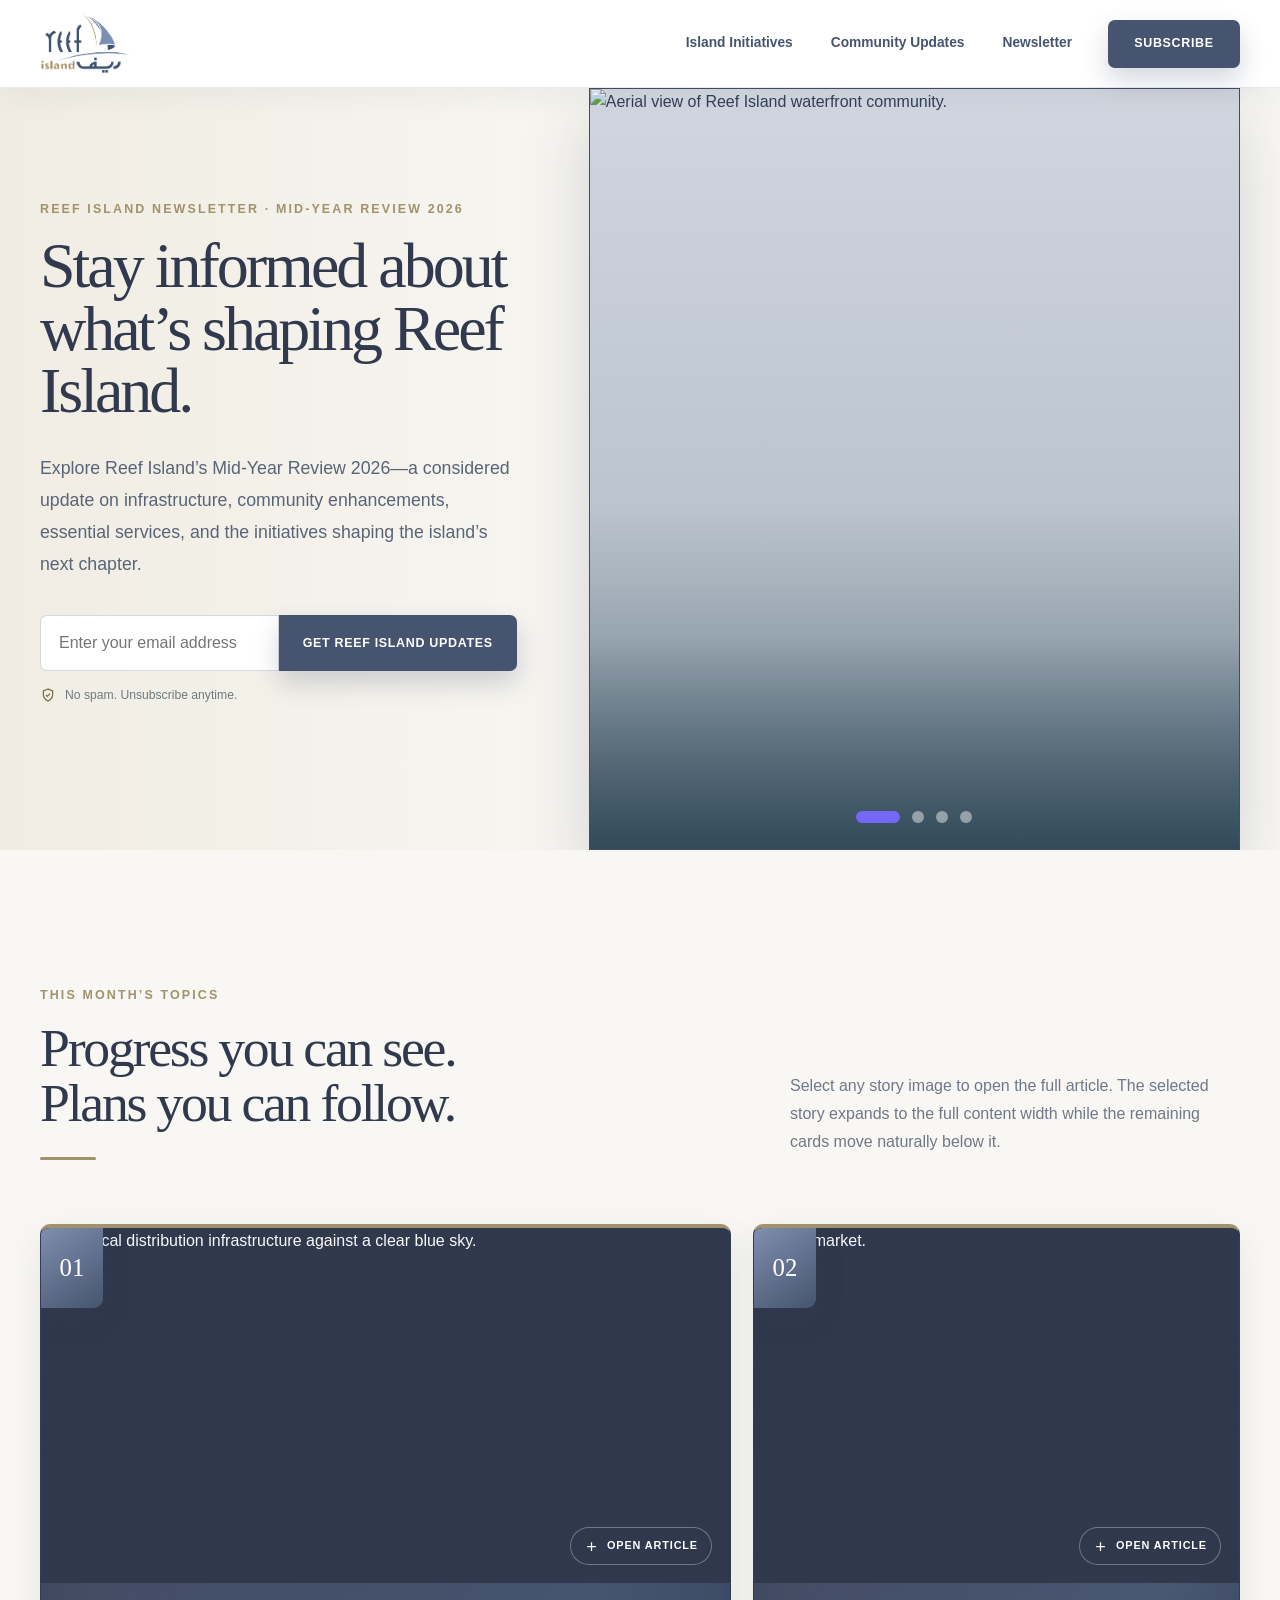
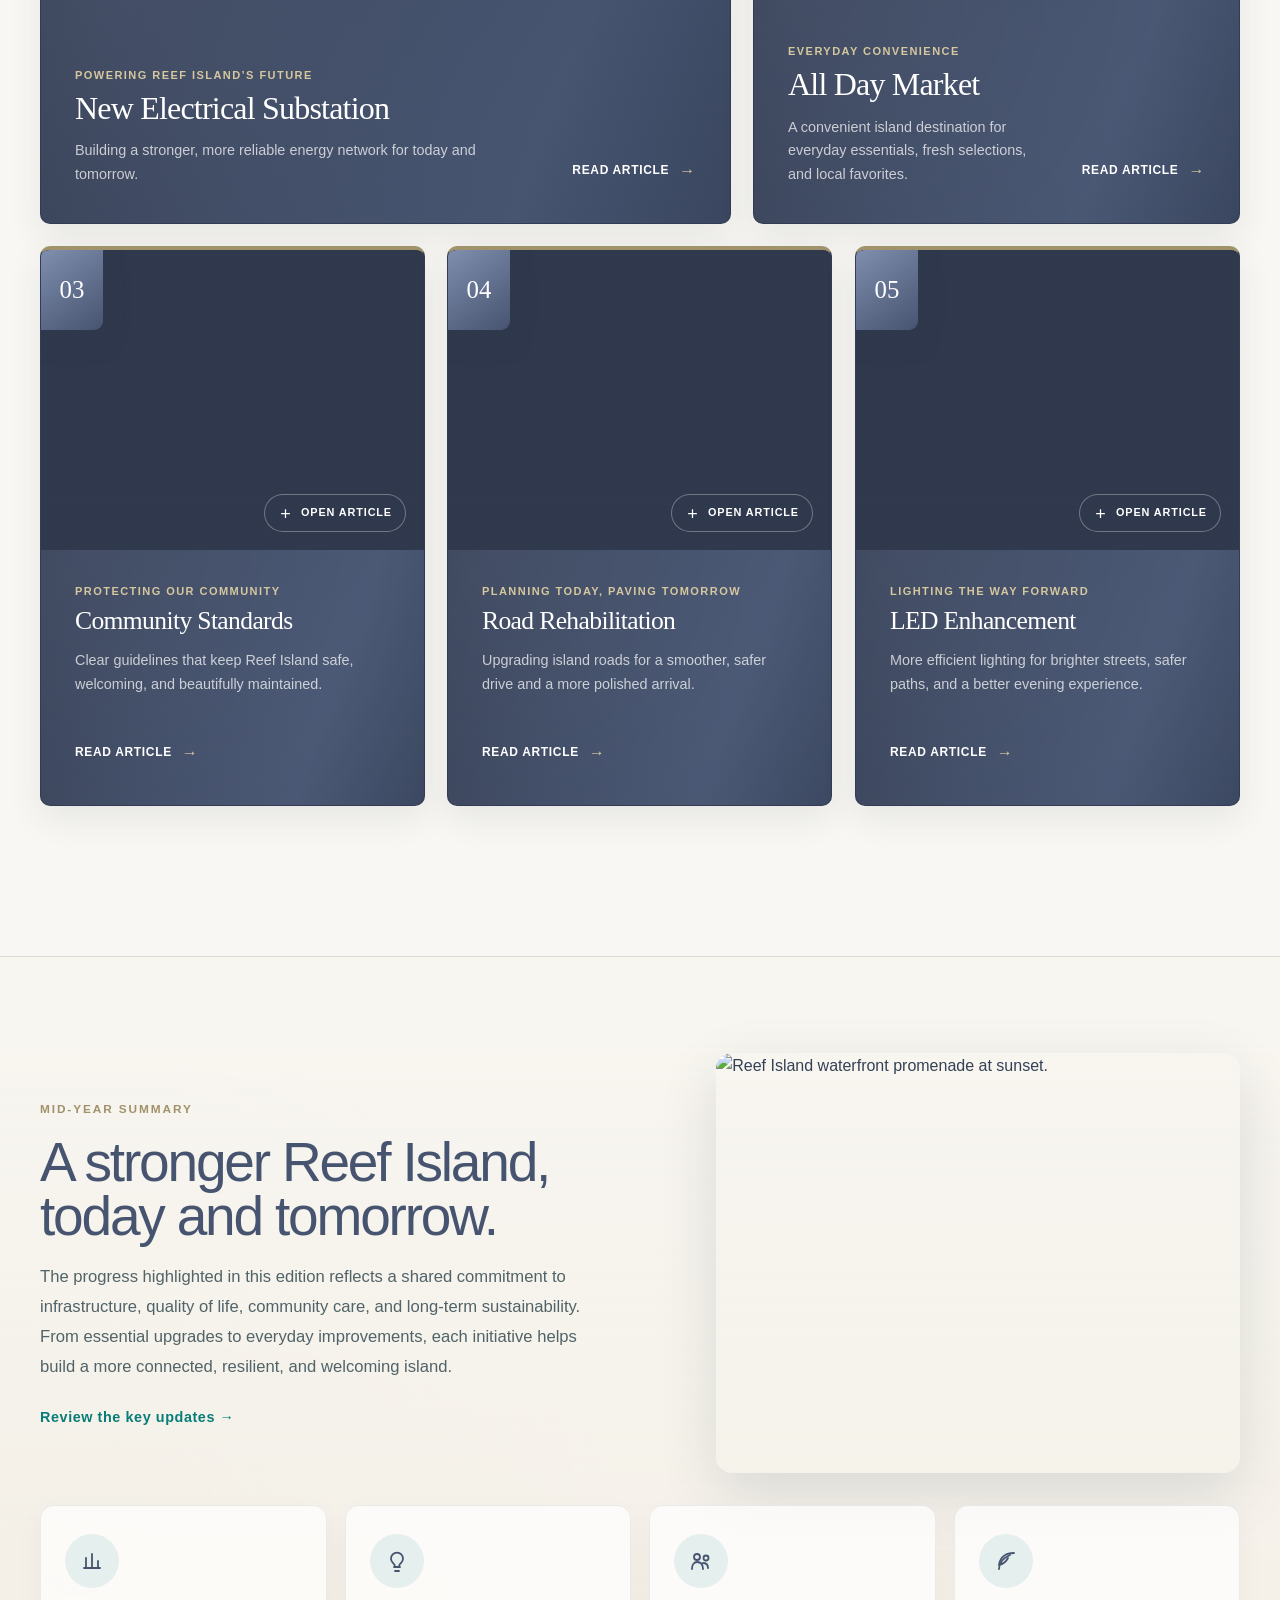
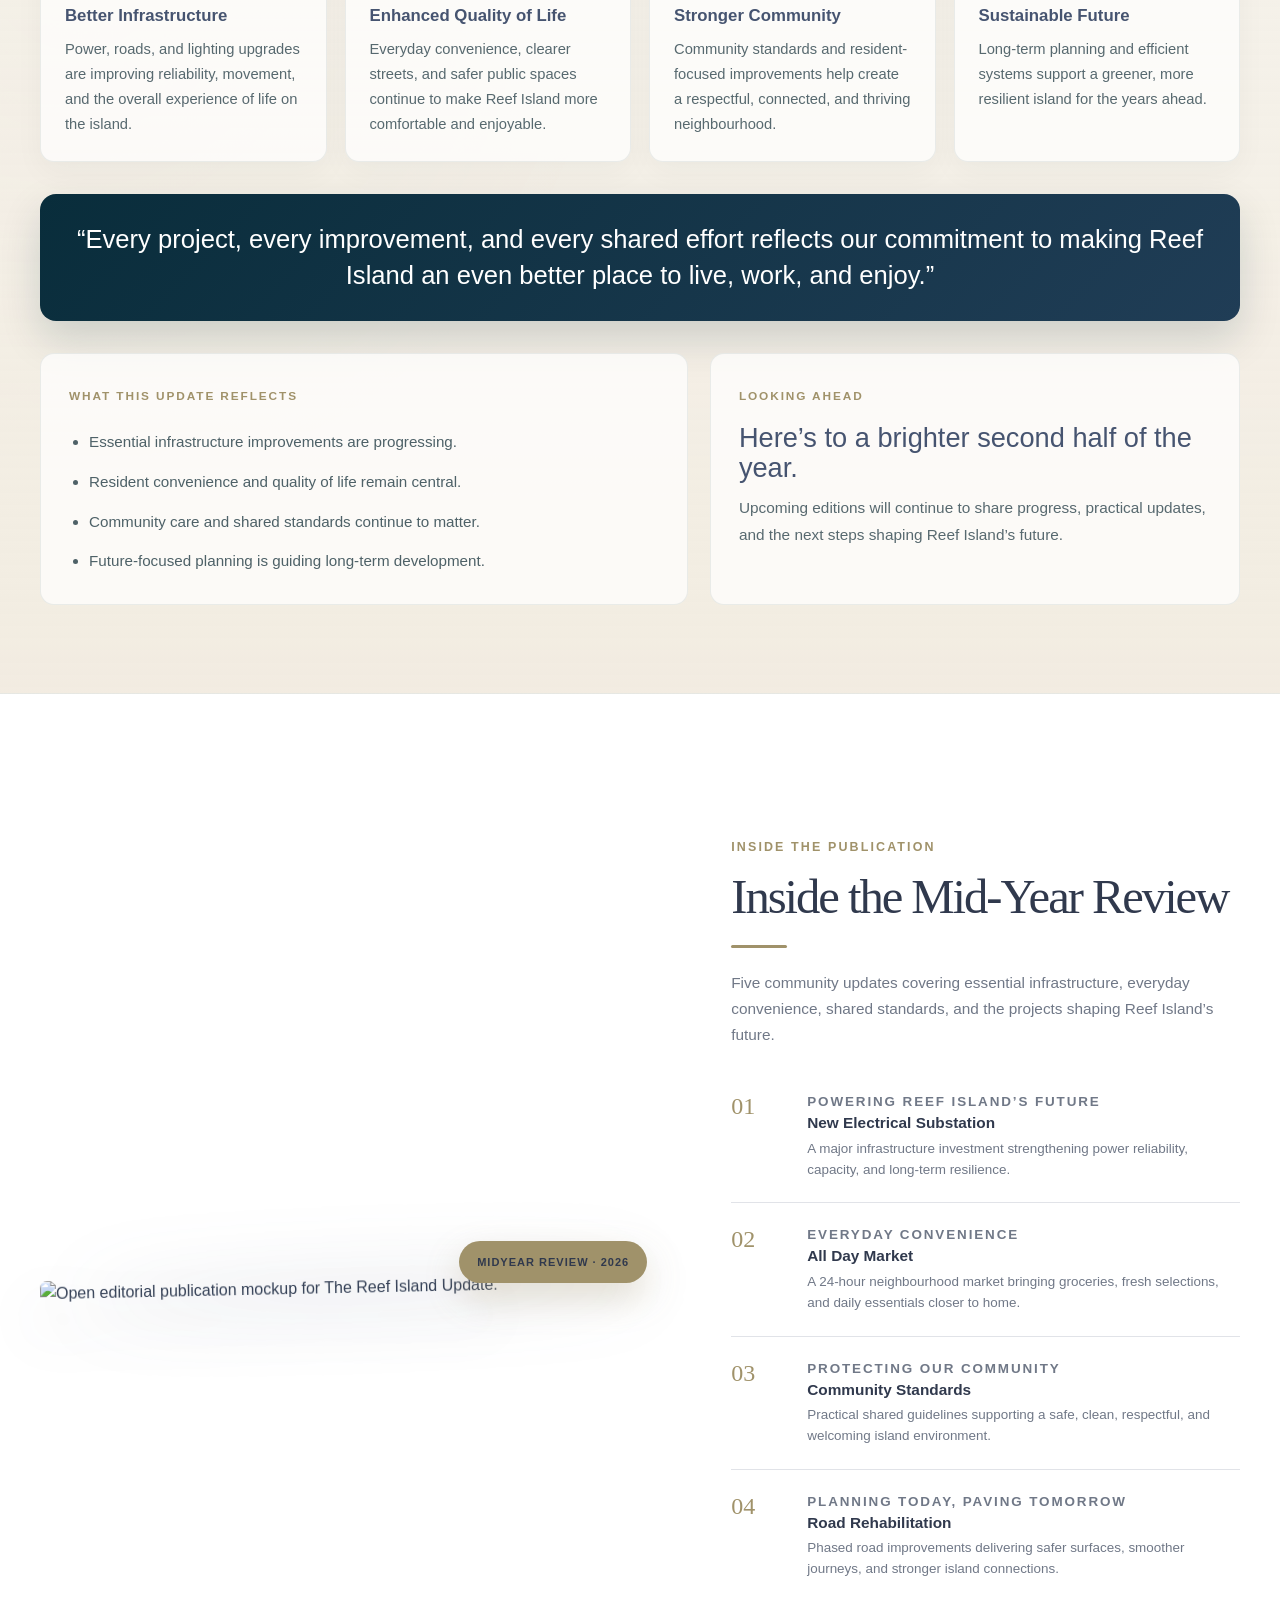
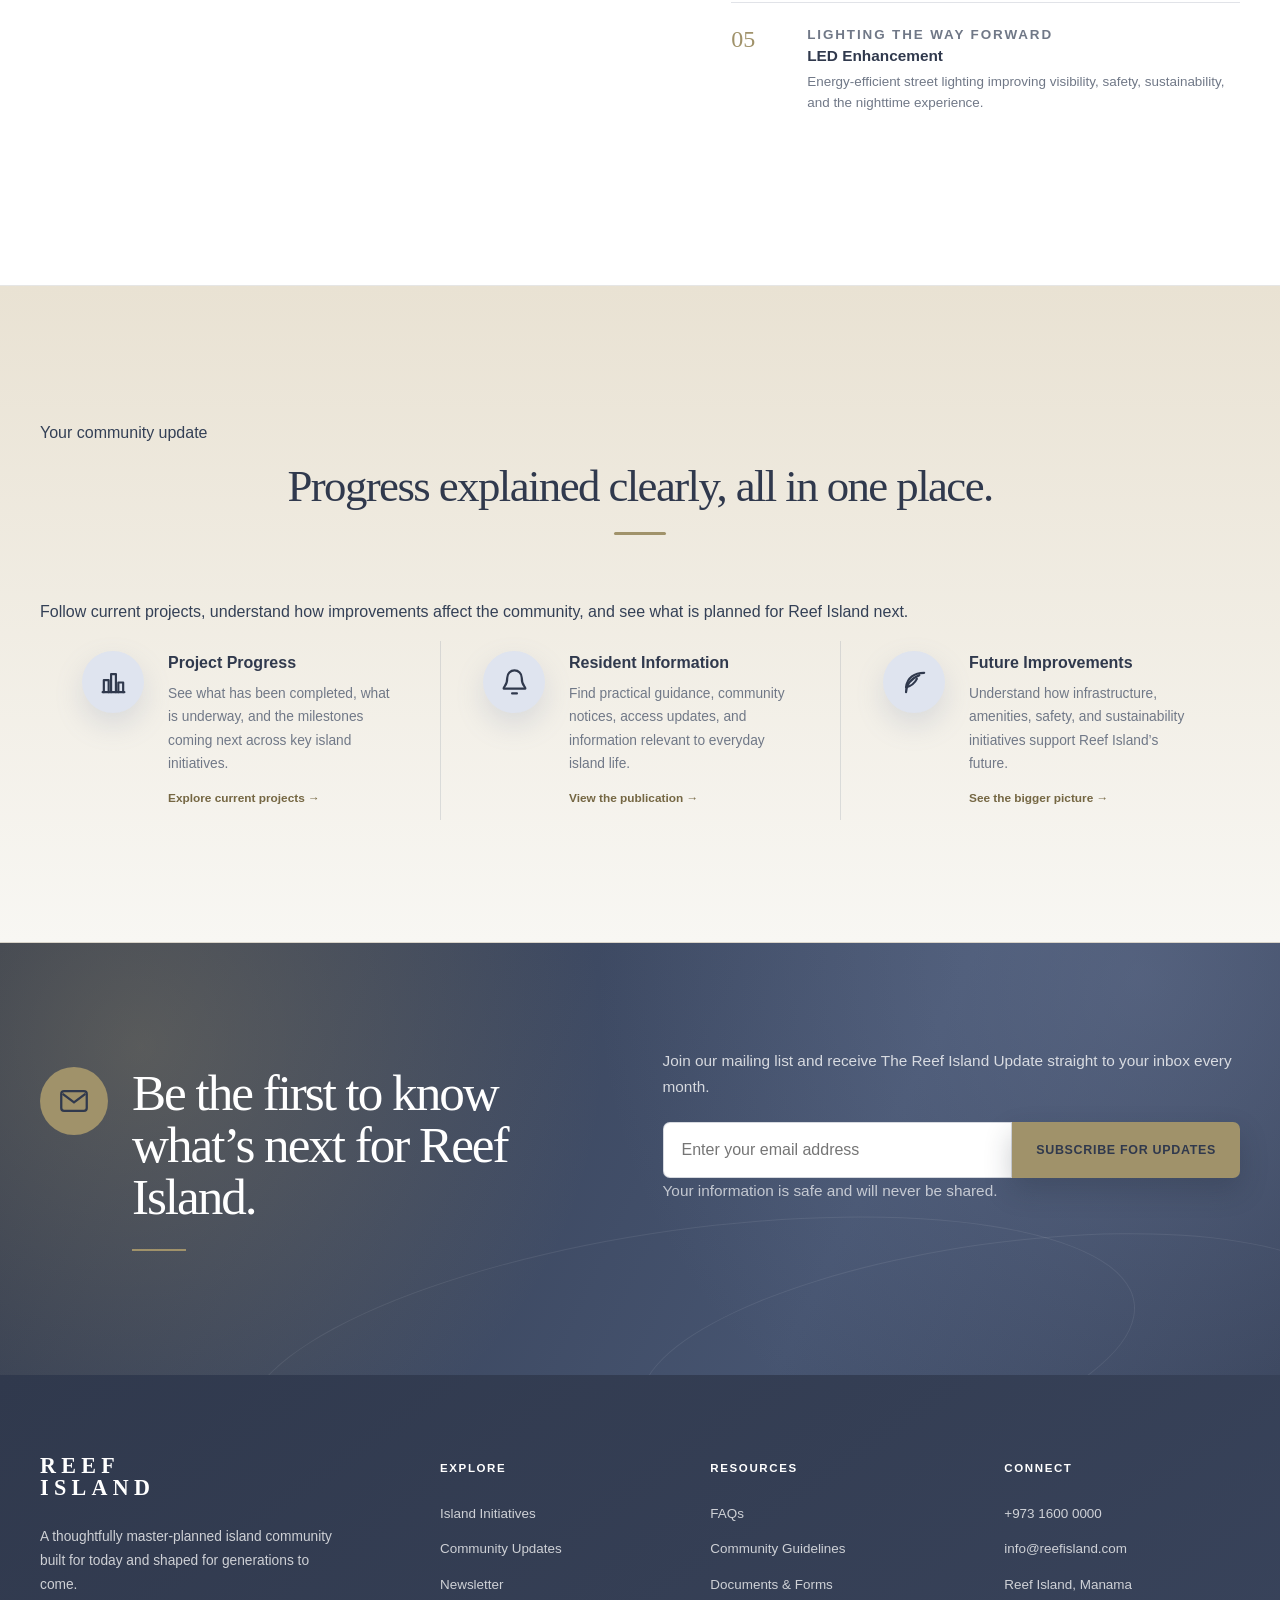
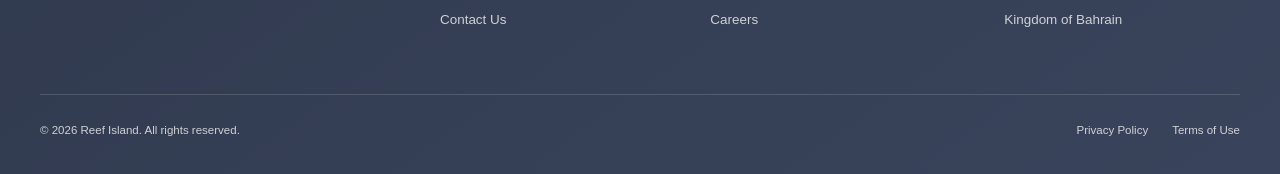
==== index.html @ 6d71d6b8 "Add files via upload" ====
<!DOCTYPE html>
<html lang="en">
<head>
  <meta charset="UTF-8">
  <meta name="viewport" content="width=device-width, initial-scale=1.0">
  <meta name="description" content="The Reef Island Update — infrastructure, amenities, community standards and island projects in one clear newsletter.">
  <title>Reef Island Newsletter</title>
  <link rel="stylesheet" href="styles.css">
</head>
<body>
  <header class="site-header">
    <div class="container nav-wrap">
      <a class="wordmark" href="#top" aria-label="Reef Island home"><img src="assets/reef-island-logo.png" alt="Reef Island"></a>
      <nav class="primary-nav" aria-label="Primary navigation">
        <a href="#initiatives">Island Initiatives</a>
        <a href="#benefits">Community Updates</a>
        <a href="#newsletter-preview">Newsletter</a>
      </nav>
      <a class="button button--teal header-button" href="#subscribe">Subscribe</a>
    </div>
  </header>

  <main id="top">
    <section class="hero" aria-labelledby="hero-title">
      <div class="hero-grid">
        <div class="hero-copy">
          <div class="hero-copy-inner">
            <p class="eyebrow">REEF ISLAND NEWSLETTER · MID-YEAR REVIEW 2026</p>
            <h1 class="display-title" id="hero-title">Stay informed about what’s shaping Reef Island.</h1>
            <p class="hero-lead">Explore Reef Island’s Mid-Year Review 2026—a considered update on infrastructure, community enhancements, essential services, and the initiatives shaping the island’s next chapter.</p>
            <form class="subscribe-form" novalidate>
              <label class="sr-only" for="hero-email">Email address</label>
              <input id="hero-email" type="email" name="email" autocomplete="email" placeholder="Enter your email address" required>
              <button class="button button--teal" type="submit">Get Reef Island Updates</button>
            </form>
            <p class="form-note">
              <svg viewBox="0 0 24 24" fill="none" stroke="currentColor" stroke-width="1.8" aria-hidden="true"><path d="M12 3 5 6v5c0 4.5 2.9 8.1 7 10 4.1-1.9 7-5.5 7-10V6l-7-3Z"/><path d="m9 12 2 2 4-4"/></svg>
              No spam. Unsubscribe anytime.
            </p>
            <p class="form-status" aria-live="polite"></p>
          </div>
        </div>
        <div class="hero-visual">
  <div class="hero-slider" id="heroSlider">

    <div class="hero-slide is-active">
      <img src="../reef-island-update-site/assets/roundabout3.jpg" alt="Aerial view of Reef Island waterfront community.">
    </div>

    <div class="hero-slide">
      <img src="../reef-island-update-site/assets/garden.png" alt="Modern waterfront buildings and island shoreline.">
    </div>

    <div class="hero-slide">
      <img src="../reef-island-update-site/assets/CWR.jpg" alt="Palm-lined community promenade and island residences.">
    </div>
     <div class="hero-slide">
      <img src="../reef-island-update-site/assets/tennis.png" alt="Palm-lined community promenade and island residences.">
    </div>

   <!-- <div class="hero-overlay-card">
      <p class="hero-overlay-title">The Reef Island Update</p>
      <p class="hero-overlay-subtitle">Mid-Year Review 2026 · Community Journal</p>
      <a href="#newsletter-preview" class="hero-overlay-link">Read the latest edition</a>
    </div> -->

    <div class="hero-slider-dots" aria-label="Hero image navigation">
      <button class="hero-dot is-active" type="button" aria-label="Show slide 1"></button>
      <button class="hero-dot" type="button" aria-label="Show slide 2"></button>
      <button class="hero-dot" type="button" aria-label="Show slide 3"></button>
          <button class="hero-dot" type="button" aria-label="Show slide 4"></button>
    </div>

  </div>
</div>
      </div>
    </section>

    <section class="topics" id="initiatives" aria-labelledby="topics-title">
      <div class="container">
        <div class="topics-header">
          <div>
            <p class="eyebrow">This month’s topics</p>
            <h2 class="section-title" id="topics-title">Progress you can see.<br>Plans you can follow.</h2>
          </div>
          <p class="topics-intro">Select any story image to open the full article. The selected story expands to the full content width while the remaining cards move naturally below it.</p>
        </div>

        <div class="story-grid">
          <article class="story-card card-1" data-story="01">
            <button class="story-media" type="button" data-toggle aria-expanded="false" aria-controls="story-detail-01" aria-label="Open article: New Electrical Substation">
              <img src="../reef-island-update-site/assets/STP.JPG" alt="Electrical distribution infrastructure against a clear blue sky.">
               <span class="story-number">01</span>
              <span class="open-chip"><svg viewBox="0 0 24 24" fill="none" stroke="currentColor" stroke-width="2" aria-hidden="true"><path d="M12 5v14M5 12h14"/></svg><span>Open article</span></span>
            </button>
            <div class="story-summary">
              <div>
                <p class="story-kicker">Powering Reef Island’s Future</p>
                <h3>New Electrical Substation</h3>
                <p class="story-deck">Building a stronger, more reliable energy network for today and tomorrow.</p>
              </div>
              <button class="story-toggle" type="button" data-toggle aria-expanded="false" aria-controls="story-detail-01">Read article</button>
            </div>
            <div class="story-details" id="story-detail-01" aria-hidden="true">
              <div class="story-details-inner">
                <div class="story-article-layout">
                <div class="article-copy">
  <span class="article-page">Article 01 · New Electrical Substation</span>

  <h4>A stronger foundation for the island’s next chapter.</h4>

  <p class="article-lead">
    The new electrical substation is a long-term resilience investment—
    strengthening Reef Island’s power network today while preparing the
    island for future homes, amenities, and public-realm improvements.
  </p>

  <figure class="article-feature-image">
    <img
      src="../reef-island-update-site/assets/stp2.JPG"
      alt="Electrical infrastructure installation in progress."
    >
    <figcaption>
      Essential infrastructure designed to support a more reliable and
      future-ready Reef Island.
    </figcaption>
  </figure>

  <p>
    The project introduces essential distribution infrastructure designed
    to improve reliability, increase capacity, and support the island’s
    continued growth. With modern equipment and upgraded protection
    systems, the new substation will help deliver a more stable and
    efficient power supply for residents, businesses, and future
    development phases.
  </p>

  <p>
    Beyond technical performance, the initiative reflects a broader
    commitment to high-quality infrastructure that supports everyday
    life. Dependable utility services are fundamental to resident
    comfort, operational continuity, and long-term investment across the
    island.
  </p>

  <div class="article-image-grid">
    <figure class="article-image-card">
      <img
        src="../reef-island-update-site/assets/stp3.JPG"
        alt="Construction and site coordination works."
      >
      <figcaption>Site coordination and civil works</figcaption>
    </figure>

    <figure class="article-image-card">
      <img
        src="../reef-island-update-site/assets/stp4.JPG"
        alt="Infrastructure works supporting future development."
      >
      <figcaption>Infrastructure supporting future island growth</figcaption>
    </figure>
  </div>

  <p>
    Planning and coordination are progressing through key pre-delivery
    stages, with a focus on safety, efficiency, and smooth integration
    into the wider network. Future updates will continue to share
    milestone progress, anticipated works, and practical community
    information as the project advances.
  </p>

  <p>
    Resident convenience remains central throughout the delivery
    approach. Access planning, logistics activity, service-related
    notices, and construction coordination will be communicated in
    advance to ensure transparency and carefully managed impact.
  </p>

  <div class="article-benefits">
    <div class="article-benefit">
      <div class="article-benefit-icon" aria-hidden="true">
        <svg viewBox="0 0 24 24" fill="none" stroke="currentColor" stroke-width="1.8" stroke-linecap="round" stroke-linejoin="round">
          <path d="M13 2 5 14h6l-1 8 8-12h-6l1-8Z"/>
        </svg>
      </div>
      <div>
        <h5>Reliable Power</h5>
        <p>Supports a more stable and resilient distribution network.</p>
      </div>
    </div>

    <div class="article-benefit">
      <div class="article-benefit-icon" aria-hidden="true">
        <svg viewBox="0 0 24 24" fill="none" stroke="currentColor" stroke-width="1.8" stroke-linecap="round" stroke-linejoin="round">
          <path d="M4 20h16"/>
          <path d="M6 16V9h4v7"/>
          <path d="M14 16V4h4v12"/>
        </svg>
      </div>
      <div>
        <h5>Higher Capacity</h5>
        <p>Built to meet current demand and future island growth.</p>
      </div>
    </div>

    <div class="article-benefit">
      <div class="article-benefit-icon" aria-hidden="true">
        <svg viewBox="0 0 24 24" fill="none" stroke="currentColor" stroke-width="1.8" stroke-linecap="round" stroke-linejoin="round">
          <path d="M12 3 19 6v5c0 5-3 8-7 10-4-2-7-5-7-10V6l7-3Z"/>
          <path d="m9 12 2 2 4-4"/>
        </svg>
      </div>
      <div>
        <h5>Modern Protection</h5>
        <p>Advanced systems designed for safe and efficient operation.</p>
      </div>
    </div>

    <div class="article-benefit">
      <div class="article-benefit-icon" aria-hidden="true">
        <svg viewBox="0 0 24 24" fill="none" stroke="currentColor" stroke-width="1.8" stroke-linecap="round" stroke-linejoin="round">
          <path d="M7 3v6M17 3v6"/>
          <path d="M5 9h14v3a7 7 0 0 1-14 0V9Z"/>
          <path d="M12 19v3"/>
        </svg>
      </div>
      <div>
        <h5>Future Readiness</h5>
        <p>Infrastructure planned to support Reef Island’s next phase of development.</p>
      </div>
    </div>
  </div>
</div>
                  <aside class="article-aside" aria-label="Article facts">
                    <div class="fact-row"><dt>A Message from</dt><h5>The Chairman</h5></div>
                    <dl class="fact-list">
                      <div class="fact-row-big"><dd>"Every investment we make today is an investment in the future of Reef Island and the people who call it home."</dd></div>
                      <div class="fact-row"><dd>As we reach the midpoint of 2026, I am pleased to share the progress we have
made together in enhancing our island and strengthening the services thats support our community. From major infrastructure upgrades to everyday conveniences, from
sustainability initiatives to long-term planning, each project reflects our commitment to quality, safety and a better living experience for all residents.
<br>Thank you for your continued trust and partnership as we build a
stronger, brighter and more sustainable Reef Island.</div>
                      <div class="fact-row"><dd><b>Rony Mouawad</b></dd><dt>Chairman, Reef Island Central Owner's Association</dt></div>
                    </dl>
                    <button class="close-article" type="button" data-close>Close article ↑</button>
                  </aside>
                </div>
              </div>
            </div>
          </article>

          <article class="story-card card-2" data-story="02">
            <button class="story-media" type="button" data-toggle aria-expanded="false" aria-controls="story-detail-02" aria-label="Open article: All Day Market">
              <img src="../reef-island-update-site/assets/market1.JPG"alt="Supermarket.">
              <span class="story-number">02</span>
              <span class="open-chip"><svg viewBox="0 0 24 24" fill="none" stroke="currentColor" stroke-width="2" aria-hidden="true"><path d="M12 5v14M5 12h14"/></svg><span>Open article</span></span>
            </button>
            <div class="story-summary">
              <div>
                <p class="story-kicker">Everyday Convenience</p>
                <h3>All Day Market</h3>
                <p class="story-deck">A convenient island destination for everyday essentials, fresh selections, and local favorites.</p>
              </div>
              <button class="story-toggle" type="button" data-toggle aria-expanded="false" aria-controls="story-detail-02">Read article</button>
            </div>
            <div class="story-details" id="story-detail-02" aria-hidden="true">
              <div class="story-details-inner">
                <div class="story-article-layout">
                <div class="article-copy">
  <span class="article-page">
    Article 02 · All Day Market
  </span>

  <h4>
    Everyday essentials, available around the clock.
  </h4>

  <p class="article-lead">
    All Day Market is now open 24 hours a day, giving Reef Island
    residents convenient access to groceries, fresh produce, bakery
    items, beverages, household essentials, and everyday necessities
    whenever they are needed.
  </p>

  <figure class="article-feature-image">
    <img
      src="../reef-island-update-site/assets/market2.JPG"
      alt="Modern neighbourhood market with fresh produce displays."
    >
    <figcaption>
      A modern, welcoming market designed around the everyday rhythms
      of island life.
    </figcaption>
  </figure>

  <p>
    Whether it is an early start, a late return home, or an
    unexpected last-minute need, the market offers residents the
    flexibility to shop at a time that suits their schedule. Its
    round-the-clock operation brings greater convenience directly
    into the community.
  </p>

  <p>
    The retail selection brings together fresh produce, pantry
    staples, dairy products, bakery items, beverages, household
    supplies, and quick everyday options in one clean and welcoming
    environment. The aim is to make essential shopping simpler,
    faster, and closer to home.
  </p>

  <div class="article-image-grid">
    <figure class="article-image-card">
      <img
        src="../reef-island-update-site/assets/market4.JPG"
        alt="Fresh produce arranged inside a modern grocery market."
      >
      <figcaption>
        Fresh selections for everyday shopping
      </figcaption>
    </figure>

    <figure class="article-image-card">
      <img
        src="../reef-island-update-site/assets/market3.JPG"
        alt="Bakery counter inside a neighbourhood market."
      >
      <figcaption>
        Bakery, essentials, and household favourites
      </figcaption>
    </figure>
  </div>

  <p>
    The market has been planned as more than a retail outlet. Clear
    circulation, convenient access, practical servicing, and a
    comfortable customer environment help it feel like a natural part
    of Reef Island’s residential community.
  </p>

  <p>
    By bringing useful products and extended operating hours closer
    to residents, All Day Market supports a more convenient lifestyle
    and gives the community more time for the people and activities
    that matter most.
  </p>

  <div class="article-benefits">

    <div class="article-benefit">
      <div class="article-benefit-icon" aria-hidden="true">
        <svg
          viewBox="0 0 24 24"
          fill="none"
          stroke="currentColor"
          stroke-width="1.8"
          stroke-linecap="round"
          stroke-linejoin="round"
        >
          <circle cx="12" cy="12" r="9"/>
          <path d="M12 7v5l3 2"/>
        </svg>
      </div>

      <div>
        <h5>Open 24 Hours</h5>
        <p>
          Convenient shopping at any time, day or night.
        </p>
      </div>
    </div>

    <div class="article-benefit">
      <div class="article-benefit-icon" aria-hidden="true">
        <svg
          viewBox="0 0 24 24"
          fill="none"
          stroke="currentColor"
          stroke-width="1.8"
          stroke-linecap="round"
          stroke-linejoin="round"
        >
          <path d="M4 7h16l-2 9H7L4 4H2"/>
          <circle cx="9" cy="20" r="1"/>
          <circle cx="17" cy="20" r="1"/>
        </svg>
      </div>

      <div>
        <h5>Wide Selection</h5>
        <p>
          Groceries, fresh produce, bakery, dairy, and more.
        </p>
      </div>
    </div>

    <div class="article-benefit">
      <div class="article-benefit-icon" aria-hidden="true">
        <svg
          viewBox="0 0 24 24"
          fill="none"
          stroke="currentColor"
          stroke-width="1.8"
          stroke-linecap="round"
          stroke-linejoin="round"
        >
          <path d="M20 4C12 4 6 8 5 16c4-1 7-3 9-7"/>
          <path d="M5 20c0-6 4-11 11-14"/>
        </svg>
      </div>

      <div>
        <h5>Fresh and Quality</h5>
        <p>
          Carefully selected products for residents and families.
        </p>
      </div>
    </div>

    <div class="article-benefit">
      <div class="article-benefit-icon" aria-hidden="true">
        <svg
          viewBox="0 0 24 24"
          fill="none"
          stroke="currentColor"
          stroke-width="1.8"
          stroke-linecap="round"
          stroke-linejoin="round"
        >
          <circle cx="9" cy="8" r="3"/>
          <circle cx="17" cy="9" r="2.5"/>
          <path d="M3 20c0-4 2.5-7 6-7s6 3 6 7"/>
          <path d="M14 14c3 0 5 2.2 5 5"/>
        </svg>
      </div>

      <div>
        <h5>For Our Community</h5>
        <p>
          Everyday convenience located close to home.
        </p>
      </div>
    </div>

  </div>
</div>
<aside class="article-aside" aria-label="All Day Market facts">

  <div class="article-aside-heading">
    <span class="article-aside-label">
      At a glance
    </span>

    <h5>
      All Day Market
    </h5>

    <p>
      A convenient neighbourhood market serving Reef Island around
      the clock.
    </p>
  </div>

  <figure class="aside-feature-image">
    <img
      src="../reef-island-update-site/assets/market6.JPG"
      alt="Interior of a modern grocery market."
    >
    <figcaption>
      Everyday essentials in a clean and welcoming environment.
    </figcaption>
  </figure>

  <div class="aside-section">
    <h6>
      Community benefits
    </h6>

    <div class="aside-icon-list">

      <div class="aside-icon-item">
        <span class="aside-icon" aria-hidden="true">
          <svg
            viewBox="0 0 24 24"
            fill="none"
            stroke="currentColor"
            stroke-width="1.8"
            stroke-linecap="round"
            stroke-linejoin="round"
          >
            <circle cx="12" cy="12" r="9"/>
            <path d="M12 7v5l3 2"/>
          </svg>
        </span>

        <div>
          <strong>Ultimate Convenience</strong>
          <p>
            Shop whenever it suits you, day or night.
          </p>
        </div>
      </div>

      <div class="aside-icon-item">
        <span class="aside-icon" aria-hidden="true">
          <svg
            viewBox="0 0 24 24"
            fill="none"
            stroke="currentColor"
            stroke-width="1.8"
            stroke-linecap="round"
            stroke-linejoin="round"
          >
            <path d="M6 8h12l1 12H5L6 8Z"/>
            <path d="M9 8a3 3 0 0 1 6 0"/>
          </svg>
        </span>

        <div>
          <strong>Everyday Essentials</strong>
          <p>
            Everything you need in one convenient location.
          </p>
        </div>
      </div>

      <div class="aside-icon-item">
        <span class="aside-icon" aria-hidden="true">
          <svg
            viewBox="0 0 24 24"
            fill="none"
            stroke="currentColor"
            stroke-width="1.8"
            stroke-linecap="round"
            stroke-linejoin="round"
          >
            <circle cx="8" cy="8" r="3"/>
            <circle cx="17" cy="9" r="2.5"/>
            <path d="M3 20c0-4 2-7 5-7 4 0 6 3 6 7"/>
            <path d="M14 14c3 0 5 2 5 5"/>
          </svg>
        </span>

        <div>
          <strong>Supports Local Living</strong>
          <p>
            Serving residents close to home.
          </p>
        </div>
      </div>

      <div class="aside-icon-item">
        <span class="aside-icon" aria-hidden="true">
          <svg
            viewBox="0 0 24 24"
            fill="none"
            stroke="currentColor"
            stroke-width="1.8"
            stroke-linecap="round"
            stroke-linejoin="round"
          >
            <path d="M20.8 4.6a5.4 5.4 0 0 0-7.6 0L12 5.8l-1.2-1.2a5.4 5.4 0 0 0-7.6 7.6L12 21l8.8-8.8a5.4 5.4 0 0 0 0-7.6Z"/>
          </svg>
        </span>

        <div>
          <strong>Better Lifestyle</strong>
          <p>
            More time for what matters most.
          </p>
        </div>
      </div>

    </div>
  </div>

  <div class="aside-section">
    <h6>
      Key facts
    </h6>

    <dl class="project-facts">

      <div class="project-fact">
        <dt>Operating hours</dt>
        <dd>Open 24 hours, 7 days a week</dd>
      </div>

      <div class="project-fact">
        <dt>Product range</dt>
        <dd>
          Groceries, fresh produce, bakery, dairy, beverages, and
          household essentials
        </dd>
      </div>

      <div class="project-fact">
        <dt>Location</dt>
        <dd>Conveniently located within Reef Island</dd>
      </div>

      <div class="project-fact">
        <dt>Community focus</dt>
        <dd>
          Practical everyday convenience close to home
        </dd>
      </div>

    </dl>
  </div>

  <button class="close-article" type="button" data-close>
    Close article ↑
  </button>

</aside>
                </div>
              </div>
            </div>
          </article>

          <article class="story-card card-3" data-story="03">
            <button class="story-media" type="button" data-toggle aria-expanded="false" aria-controls="story-detail-03" aria-label="Open article: Community Standards">
              <img src="../reef-island-update-site/assets/roundabout4.jpg" alt="3.">
              <span class="story-number">03</span>
              <span class="open-chip"><svg viewBox="0 0 24 24" fill="none" stroke="currentColor" stroke-width="2" aria-hidden="true"><path d="M12 5v14M5 12h14"/></svg><span>Open article</span></span>
            </button>
            <div class="story-summary">
              <div>
                <p class="story-kicker">Protecting Our Community</p>
                <h3>Community Standards</h3>
                <p class="story-deck">Clear guidelines that keep Reef Island safe, welcoming, and beautifully maintained.</p>
              </div>
              <button class="story-toggle" type="button" data-toggle aria-expanded="false" aria-controls="story-detail-03">Read article</button>
            </div>
            <div class="story-details" id="story-detail-03" aria-hidden="true">
              <div class="story-details-inner">
                <div class="story-article-layout">
                 <div class="article-copy">
  <span class="article-page">
    Article 03 · Community Standards
  </span>

  <h4>
    Respect. Responsibility. Together.
  </h4>

  <p class="article-lead">
    Reef Island’s community standards help protect the safety,
    appearance, and quality of life enjoyed by residents, visitors,
    and partners across the island.
  </p>

  <figure class="article-feature-image">
    <img
      src="../reef-island-update-site/assets/community2.jpg"
      alt="Landscaped pedestrian walkway within a residential community."
    >
    <figcaption>
      Shared spaces remain welcoming when everyone uses them with
      care and consideration.
    </figcaption>
  </figure>

  <p>
    A well-managed community depends on simple, consistent habits.
    Responsible parking, proper waste disposal, considerate noise
    levels, and respect for landscaped and public areas all contribute
    to a cleaner and more comfortable environment.
  </p>

  <p>
    These standards are designed to support everyday living rather
    than complicate it. Clear guidance helps residents understand
    what is expected, while regular monitoring and community support
    help maintain safe, orderly, and attractive surroundings.
  </p>

  <div class="article-image-grid">
    <figure class="article-image-card">
      <img
        src="../reef-island-update-site/assets/clean.JPG"
        alt="Clean landscaped public space with palm trees."
      >
      <figcaption>
        Clean and well-maintained shared spaces
      </figcaption>
    </figure>

    <figure class="article-image-card">
      <img
        src="../reef-island-update-site/assets/garden.png"
        alt="Residents enjoying a landscaped community park."
      >
      <figcaption>
        A respectful community enjoyed by everyone
      </figcaption>
    </figure>
  </div>

  <p>
    Cooperation remains the most important part of successful
    community management. Small actions—parking correctly, keeping
    pathways clear, supervising pets, and being mindful of
    neighbours—make a visible difference.
  </p>

  <p>
    Community notices and practical reminders will continue to be
    shared when needed. Residents requiring guidance or support can
    contact the Facilities and Community Management team.
  </p>

  <div class="article-benefits">

    <div class="article-benefit">
      <div class="article-benefit-icon" aria-hidden="true">
        <svg
          viewBox="0 0 24 24"
          fill="none"
          stroke="currentColor"
          stroke-width="1.8"
          stroke-linecap="round"
          stroke-linejoin="round"
        >
          <path d="M12 3 19 6v5c0 5-3 8-7 10-4-2-7-5-7-10V6l7-3Z"/>
          <path d="m9 12 2 2 4-4"/>
        </svg>
      </div>

      <div>
        <h5>Safe Community</h5>
        <p>
          Shared responsibility supports a secure and peaceful
          environment.
        </p>
      </div>
    </div>

    <div class="article-benefit">
      <div class="article-benefit-icon" aria-hidden="true">
        <svg
          viewBox="0 0 24 24"
          fill="none"
          stroke="currentColor"
          stroke-width="1.8"
          stroke-linecap="round"
          stroke-linejoin="round"
        >
          <path d="M20 4C12 4 6 8 5 16c4-1 7-3 9-7"/>
          <path d="M5 20c0-6 4-11 11-14"/>
        </svg>
      </div>

      <div>
        <h5>Clean and Green</h5>
        <p>
          Caring for landscaping and shared areas preserves the
          island’s character.
        </p>
      </div>
    </div>

    <div class="article-benefit">
      <div class="article-benefit-icon" aria-hidden="true">
        <svg
          viewBox="0 0 24 24"
          fill="none"
          stroke="currentColor"
          stroke-width="1.8"
          stroke-linecap="round"
          stroke-linejoin="round"
        >
          <circle cx="8" cy="8" r="3"/>
          <circle cx="17" cy="9" r="2.5"/>
          <path d="M3 20c0-4 2-7 5-7 4 0 6 3 6 7"/>
          <path d="M14 14c3 0 5 2 5 5"/>
        </svg>
      </div>

      <div>
        <h5>Respect and Courtesy</h5>
        <p>
          Considerate behaviour helps everyone enjoy island life.
        </p>
      </div>
    </div>

    <div class="article-benefit">
      <div class="article-benefit-icon" aria-hidden="true">
        <svg
          viewBox="0 0 24 24"
          fill="none"
          stroke="currentColor"
          stroke-width="1.8"
          stroke-linecap="round"
          stroke-linejoin="round"
        >
          <path d="M8 12 11 15 17 8"/>
          <path d="M7 3h10l3 3v15H4V6l3-3Z"/>
        </svg>
      </div>

      <div>
        <h5>Clear Guidelines</h5>
        <p>
          Simple standards make expectations easier to understand.
        </p>
      </div>
    </div>

  </div>
</div>
<aside class="article-aside" aria-label="Community standards guidance">

  <div class="article-aside-heading">
    <span class="article-aside-label">
      Community guidance
    </span>

    <h5>
     
      Five everyday standards
    </h5>

    <p>
      Practical actions that help keep Reef Island safe, clean, and
      enjoyable for everyone.
    </p>
  </div>

  <figure class="aside-feature-image">
    <img
      src="../reef-island-update-site/assets/secure.jpg"
      alt="Landscaped waterfront public space."
    >
    <figcaption>
      Beautiful spaces are protected through everyday care and shared
      responsibility.
    </figcaption>
  </figure>

  <div class="aside-section">
    <h6>
      Focus areas
    </h6>

    <div class="aside-icon-list">

      <div class="aside-icon-item">
        <span class="aside-icon" aria-hidden="true">
          <svg
            viewBox="0 0 24 24"
            fill="none"
            stroke="currentColor"
            stroke-width="1.8"
            stroke-linecap="round"
            stroke-linejoin="round"
          >
            <path d="M8 7h8"/>
            <path d="M9 7V4h6v3"/>
            <path d="M6 7l1 14h10l1-14"/>
            <path d="M10 11v6M14 11v6"/>
          </svg>
        </span>

        <div>
          <strong>Keep It Clean</strong>
          <p>
            Dispose of waste properly and keep shared areas tidy.
          </p>
        </div>
      </div>

      <div class="aside-icon-item">
        <span class="aside-icon" aria-hidden="true">
          <svg
            viewBox="0 0 24 24"
            fill="none"
            stroke="currentColor"
            stroke-width="1.8"
            stroke-linecap="round"
            stroke-linejoin="round"
          >
            <path d="M5 16h14l-1-5-2-3H8l-2 3-1 5Z"/>
            <circle cx="8" cy="17" r="2"/>
            <circle cx="16" cy="17" r="2"/>
          </svg>
        </span>

        <div>
          <strong>Park Responsibly</strong>
          <p>
            Use designated spaces and keep access routes clear.
          </p>
        </div>
      </div>

      <div class="aside-icon-item">
        <span class="aside-icon" aria-hidden="true">
          <svg
            viewBox="0 0 24 24"
            fill="none"
            stroke="currentColor"
            stroke-width="1.8"
            stroke-linecap="round"
            stroke-linejoin="round"
          >
            <path d="m3 11 14-6v14L3 13v-2Z"/>
            <path d="M17 9h3M18 5l2-2M18 19l2 2"/>
          </svg>
        </span>

        <div>
          <strong>Be Considerate</strong>
          <p>
            Keep noise levels reasonable and respect neighbours.
          </p>
        </div>
      </div>

      <div class="aside-icon-item">
        <span class="aside-icon" aria-hidden="true">
          <svg
            viewBox="0 0 24 24"
            fill="none"
            stroke="currentColor"
            stroke-width="1.8"
            stroke-linecap="round"
            stroke-linejoin="round"
          >
            <path d="M12 21V10"/>
            <path d="M12 14c-5 0-8-3-8-8 5 0 8 3 8 8Z"/>
            <path d="M12 11c4 0 7-2 7-7-4 0-7 2-7 7Z"/>
          </svg>
        </span>

        <div>
          <strong>Care for Our Island</strong>
          <p>
            Protect landscaping, wildlife, and public facilities.
          </p>
        </div>
      </div>

      <div class="aside-icon-item">
        <span class="aside-icon" aria-hidden="true">
          <svg
            viewBox="0 0 24 24"
            fill="none"
            stroke="currentColor"
            stroke-width="1.8"
            stroke-linecap="round"
            stroke-linejoin="round"
          >
            <path d="M12 3 19 6v5c0 5-3 8-7 10-4-2-7-5-7-10V6l7-3Z"/>
            <path d="m9 12 2 2 4-4"/>
          </svg>
        </span>

        <div>
          <strong>Follow the Rules</strong>
          <p>
            Observe community guidelines for the benefit of all.
          </p>
        </div>
      </div>

    </div>
  </div>

  <div class="aside-section">
    <h6>
      We’re here to help
    </h6>

    <dl class="project-facts">

      <div class="project-fact">
        <dt>Community support</dt>
        <dd>
          Facilities and Community Management Team
        </dd>
      </div>

      <div class="project-fact">
        <dt>Telephone</dt>
        <dd>1736 0000</dd>
      </div>

      <div class="project-fact">
        <dt>Email</dt>
        <dd>community@reefisland.com</dd>
      </div>

      <div class="project-fact">
        <dt>Digital support</dt>
        <dd>Reef Island App</dd>
      </div>

    </dl>
  </div>

  <button class="close-article" type="button" data-close>
    Close article ↑
  </button>

</aside>
                </div>
              </div>
            </div>
          </article>

          <article class="story-card card-4" data-story="04">
            <button class="story-media" type="button" data-toggle aria-expanded="false" aria-controls="story-detail-04" aria-label="Open article: Road Rehabilitation">
              <img src="../reef-island-update-site/assets/asphalt0.png" alt="Road.">
  <span class="story-number">04</span>
              <span class="open-chip"><svg viewBox="0 0 24 24" fill="none" stroke="currentColor" stroke-width="2" aria-hidden="true"><path d="M12 5v14M5 12h14"/></svg><span>Open article</span></span>
            </button>
            <div class="story-summary">
              <div>
                <p class="story-kicker">Planning Today, Paving Tomorrow</p>
                <h3>Road Rehabilitation</h3>
                <p class="story-deck">Upgrading island roads for a smoother, safer drive and a more polished arrival.</p>
              </div>
              <button class="story-toggle" type="button" data-toggle aria-expanded="false" aria-controls="story-detail-04">Read article</button>
            </div>
            <div class="story-details" id="story-detail-04" aria-hidden="true">
              <div class="story-details-inner">
                <div class="story-article-layout">
                 <div class="article-copy">
  <span class="article-page">
    Article 04 · Road Rehabilitation
  </span>

  <h4>
    Smoother roads. Stronger connections.
  </h4>

  <p class="article-lead">
    Reef Island’s road rehabilitation programme is improving safety,
    comfort, and long-term durability across key routes throughout the
    community.
  </p>

  <figure class="article-feature-image">
    <img
      src="../reef-island-update-site/assets/asphalt.png"
      alt="Road resurfacing works taking place within a landscaped residential community."
    >
    <figcaption>
      Upgraded road surfaces designed to support safer, smoother, and
      more reliable journeys.
    </figcaption>
  </figure>

  <p>
    The works include asphalt resurfacing, base strengthening, improved
    drainage, and refreshed road markings. Each stage is carefully
    coordinated to improve performance while maintaining access for
    residents, visitors, and service vehicles.
  </p>

  <p>
    High-quality materials and professional site supervision will help
    extend the life of the road network, reduce maintenance needs, and
    improve everyday driving conditions across the island.
  </p>

  <div class="article-image-grid">
    <figure class="article-image-card">
      <img
        src="../reef-island-update-site/assets/asphalt5.png"
        alt="Road construction machinery carrying out asphalt works."
      >
      <figcaption>
        Asphalt works and surface preparation
      </figcaption>
    </figure>

    <figure class="article-image-card">
      <img
        src="../reef-island-update-site/assets/asphalt0.png"
        alt="Newly resurfaced road lined with palm trees."
      >
      <figcaption>
        Improved routes with refreshed road markings
      </figcaption>
    </figure>
  </div>

  <p>
    Work is being delivered in carefully planned phases to keep
    disruption to a minimum. Temporary traffic arrangements, access
    changes, and active work zones will be communicated through
    community notices where required.
  </p>

  <p>
    Once complete, residents can expect smoother surfaces, clearer road
    guidance, better traffic flow, and a more polished arrival experience
    throughout Reef Island.
  </p>

  <div class="article-benefits">

    <div class="article-benefit">
      <div class="article-benefit-icon" aria-hidden="true">
        <svg
          viewBox="0 0 24 24"
          fill="none"
          stroke="currentColor"
          stroke-width="1.8"
          stroke-linecap="round"
          stroke-linejoin="round"
        >
          <path d="M12 3 19 6v5c0 5-3 8-7 10-4-2-7-5-7-10V6l7-3Z"/>
          <path d="m9 12 2 2 4-4"/>
        </svg>
      </div>

      <div>
        <h5>Enhanced Safety</h5>
        <p>
          Smoother surfaces, clearer markings, and fewer road hazards.
        </p>
      </div>
    </div>

    <div class="article-benefit">
      <div class="article-benefit-icon" aria-hidden="true">
        <svg
          viewBox="0 0 24 24"
          fill="none"
          stroke="currentColor"
          stroke-width="1.8"
          stroke-linecap="round"
          stroke-linejoin="round"
        >
          <path d="M5 16h14l-1-5-2-3H8l-2 3-1 5Z"/>
          <circle cx="8" cy="17" r="2"/>
          <circle cx="16" cy="17" r="2"/>
        </svg>
      </div>

      <div>
        <h5>Improved Comfort</h5>
        <p>
          A quieter, smoother, and more pleasant driving experience.
        </p>
      </div>
    </div>

    <div class="article-benefit">
      <div class="article-benefit-icon" aria-hidden="true">
        <svg
          viewBox="0 0 24 24"
          fill="none"
          stroke="currentColor"
          stroke-width="1.8"
          stroke-linecap="round"
          stroke-linejoin="round"
        >
          <circle cx="12" cy="12" r="9"/>
          <path d="M12 7v5l3 2"/>
        </svg>
      </div>

      <div>
        <h5>Long-Term Value</h5>
        <p>
          Durable materials help reduce future maintenance requirements.
        </p>
      </div>
    </div>

    <div class="article-benefit">
      <div class="article-benefit-icon" aria-hidden="true">
        <svg
          viewBox="0 0 24 24"
          fill="none"
          stroke="currentColor"
          stroke-width="1.8"
          stroke-linecap="round"
          stroke-linejoin="round"
        >
          <path d="M20 4C12 4 6 8 5 16c4-1 7-3 9-7"/>
          <path d="M5 20c0-6 4-11 11-14"/>
        </svg>
      </div>

      <div>
        <h5>Sustainable Approach</h5>
        <p>
          Infrastructure designed for durability and efficient upkeep.
        </p>
      </div>
    </div>

  </div>
</div>
                <aside class="article-aside" aria-label="Road rehabilitation details">

  <div class="article-aside-heading">
    <span class="article-aside-label">
      Project overview
    </span>

    <h5>
      Road Rehabilitation
    </h5>

    <p>
      A phased improvement programme focused on safer journeys, smoother
      traffic flow, and long-lasting road quality.
    </p>
  </div>

  <figure class="aside-feature-image">
    <img
      src="../reef-island-update-site/assets/asphalt2.png"
      alt="Newly rehabilitated road through a landscaped island community."
    >
    <figcaption>
      Renewed road surfaces and markings improve safety and the overall
      arrival experience.
    </figcaption>
  </figure>

  <div class="aside-section">
    <h6>
      Community benefits
    </h6>

    <div class="aside-icon-list">

      <div class="aside-icon-item">
        <span class="aside-icon" aria-hidden="true">
          <svg
            viewBox="0 0 24 24"
            fill="none"
            stroke="currentColor"
            stroke-width="1.8"
            stroke-linecap="round"
            stroke-linejoin="round"
          >
            <path d="M12 3 19 6v5c0 5-3 8-7 10-4-2-7-5-7-10V6l7-3Z"/>
            <path d="m9 12 2 2 4-4"/>
          </svg>
        </span>

        <div>
          <strong>Safer Streets</strong>
          <p>
            Reduced surface wear, clearer markings, and fewer hazards.
          </p>
        </div>
      </div>

      <div class="aside-icon-item">
        <span class="aside-icon" aria-hidden="true">
          <svg
            viewBox="0 0 24 24"
            fill="none"
            stroke="currentColor"
            stroke-width="1.8"
            stroke-linecap="round"
            stroke-linejoin="round"
          >
            <path d="M5 16h14l-1-5-2-3H8l-2 3-1 5Z"/>
            <circle cx="8" cy="17" r="2"/>
            <circle cx="16" cy="17" r="2"/>
          </svg>
        </span>

        <div>
          <strong>Better Traffic Flow</strong>
          <p>
            Improved road quality supports smoother movement across the
            island.
          </p>
        </div>
      </div>

      <div class="aside-icon-item">
        <span class="aside-icon" aria-hidden="true">
          <svg
            viewBox="0 0 24 24"
            fill="none"
            stroke="currentColor"
            stroke-width="1.8"
            stroke-linecap="round"
            stroke-linejoin="round"
          >
            <circle cx="12" cy="12" r="9"/>
            <path d="M12 7v5l3 2"/>
          </svg>
        </span>

        <div>
          <strong>Lasting Quality</strong>
          <p>
            High-quality asphalt provides dependable long-term
            performance.
          </p>
        </div>
      </div>

      <div class="aside-icon-item">
        <span class="aside-icon" aria-hidden="true">
          <svg
            viewBox="0 0 24 24"
            fill="none"
            stroke="currentColor"
            stroke-width="1.8"
            stroke-linecap="round"
            stroke-linejoin="round"
          >
            <circle cx="8" cy="8" r="3"/>
            <circle cx="17" cy="9" r="2.5"/>
            <path d="M3 20c0-4 2-7 5-7 4 0 6 3 6 7"/>
            <path d="M14 14c3 0 5 2 5 5"/>
          </svg>
        </span>

        <div>
          <strong>Supports Community Life</strong>
          <p>
            Better connectivity improves daily journeys for residents
            and visitors.
          </p>
        </div>
      </div>

    </div>
  </div>

  <div class="aside-section">
    <h6>
      Project timeline
    </h6>

    <dl class="project-facts">

      <div class="project-fact">
        <dt>Planning</dt>
        <dd>Completed</dd>
      </div>

      <div class="project-fact">
        <dt>Preparation</dt>
        <dd>Completed</dd>
      </div>

      <div class="project-fact">
        <dt>Asphalt works</dt>
        <dd>In progress</dd>
      </div>

      <div class="project-fact">
        <dt>Marking and finishing</dt>
        <dd>Upcoming</dd>
      </div>

    </dl>
  </div>

  <div class="aside-section">
    <h6>
      Key facts
    </h6>

    <dl class="project-facts">

      <div class="project-fact">
        <dt>Coverage</dt>
        <dd>Multiple sectors across Reef Island</dd>
      </div>

      <div class="project-fact">
        <dt>Materials</dt>
        <dd>High-quality asphalt and refreshed road markings</dd>
      </div>

      <div class="project-fact">
        <dt>Delivery approach</dt>
        <dd>Phased works with minimal disruption</dd>
      </div>

      <div class="project-fact">
        <dt>Site team</dt>
        <dd>Specialist contractors and supervised crews</dd>
      </div>

    </dl>
  </div>

  <button class="close-article" type="button" data-close>
    Close article ↑
  </button>

</aside>
                </div>
              </div>
            </div>
          </article>

          <article class="story-card card-5" data-story="05">
            <button class="story-media" type="button" data-toggle aria-expanded="false" aria-controls="story-detail-05" aria-label="Open article: LED Enhancement">
              <img src="../reef-island-update-site/assets/LED.jpg" alt="Road.">
              <span class="story-number">05</span>
              <span class="open-chip"><svg viewBox="0 0 24 24" fill="none" stroke="currentColor" stroke-width="2" aria-hidden="true"><path d="M12 5v14M5 12h14"/></svg><span>Open article</span></span>
            </button>
            <div class="story-summary">
              <div>
                <p class="story-kicker">Lighting the Way Forward</p>
                <h3>LED Enhancement</h3>
                <p class="story-deck">More efficient lighting for brighter streets, safer paths, and a better evening experience.</p>
              </div>
              <button class="story-toggle" type="button" data-toggle aria-expanded="false" aria-controls="story-detail-05">Read article</button>
            </div>
            <div class="story-details" id="story-detail-05" aria-hidden="true">
              <div class="story-details-inner">
                <div class="story-article-layout">
                 <div class="article-copy">
  <span class="article-page">
    Article 05 · LED Enhancement
  </span>

  <h4>
    Lighting up our community for a brighter tomorrow.
  </h4>

  <p class="article-lead">
    Reef Island’s LED Street Lighting Enhancement Programme is improving
    visibility, safety, energy efficiency, and the quality of the island’s
    public spaces after dark.
  </p>

  <figure class="article-feature-image">
    <img
      src="../reef-island-update-site/assets/LED.jpg"
      alt="Illuminated waterfront pathway and landscaped public space at dusk."
    >
    <figcaption>
      Modern LED lighting creates brighter, safer, and more welcoming
      streets and pathways across Reef Island.
    </figcaption>
  </figure>

  <p>
    The programme replaces older street-lighting equipment with modern,
    energy-efficient LED technology. The new fixtures provide clearer,
    more consistent illumination while reducing electricity consumption
    and long-term maintenance requirements.
  </p>

  <p>
    Improved lighting supports safer movement for pedestrians, cyclists,
    motorists, and evening visitors. Roads, walkways, landscaped areas,
    and shared community spaces will benefit from enhanced visibility and
    a more polished nighttime environment.
  </p>

  <div class="article-image-grid">
    <figure class="article-image-card">
      <img
        src="../reef-island-update-site/assets/lighting.JPG"
        alt="Technician installing a modern street-lighting fixture."
      >
      <figcaption>
        Upgrading fixtures across key community areas
      </figcaption>
    </figure>

    <figure class="article-image-card">
      <img
        src="../reef-island-update-site/assets/boulevard.jpg"
        alt="Well-lit residential walkway at night."
      >
      <figcaption>
        Better visibility for streets and pedestrian routes
      </figcaption>
    </figure>
  </div>

  <p>
    Installation is being delivered in phases to maintain continuity and
    minimize disruption. Work includes fixture replacement, electrical
    testing, alignment, and final illumination checks to ensure each area
    performs safely and consistently.
  </p>

  <p>
    The programme supports Reef Island’s wider sustainability goals by
    lowering energy demand, reducing emissions, and extending the service
    life of the lighting network.
  </p>

  <div class="article-benefits">

    <div class="article-benefit">
      <div class="article-benefit-icon" aria-hidden="true">
        <svg
          viewBox="0 0 24 24"
          fill="none"
          stroke="currentColor"
          stroke-width="1.8"
          stroke-linecap="round"
          stroke-linejoin="round"
        >
          <path d="M13 2 5 14h6l-1 8 8-12h-6l1-8Z"/>
        </svg>
      </div>

      <div>
        <h5>Energy Efficient</h5>
        <p>
          LED technology reduces power consumption and operating costs.
        </p>
      </div>
    </div>

    <div class="article-benefit">
      <div class="article-benefit-icon" aria-hidden="true">
        <svg
          viewBox="0 0 24 24"
          fill="none"
          stroke="currentColor"
          stroke-width="1.8"
          stroke-linecap="round"
          stroke-linejoin="round"
        >
          <path d="M9 18h6"/>
          <path d="M10 22h4"/>
          <path d="M8 14a6 6 0 1 1 8 0c-1.2.8-2 2-2 4h-4c0-2-.8-3.2-2-4Z"/>
        </svg>
      </div>

      <div>
        <h5>Better Illumination</h5>
        <p>
          Clearer, more consistent lighting improves nighttime visibility.
        </p>
      </div>
    </div>

    <div class="article-benefit">
      <div class="article-benefit-icon" aria-hidden="true">
        <svg
          viewBox="0 0 24 24"
          fill="none"
          stroke="currentColor"
          stroke-width="1.8"
          stroke-linecap="round"
          stroke-linejoin="round"
        >
          <path d="M12 3 19 6v5c0 5-3 8-7 10-4-2-7-5-7-10V6l7-3Z"/>
          <path d="m9 12 2 2 4-4"/>
        </svg>
      </div>

      <div>
        <h5>Greater Safety</h5>
        <p>
          Well-lit streets and paths create a safer environment for all.
        </p>
      </div>
    </div>

    <div class="article-benefit">
      <div class="article-benefit-icon" aria-hidden="true">
        <svg
          viewBox="0 0 24 24"
          fill="none"
          stroke="currentColor"
          stroke-width="1.8"
          stroke-linecap="round"
          stroke-linejoin="round"
        >
          <path d="M20 4C12 4 6 8 5 16c4-1 7-3 9-7"/>
          <path d="M5 20c0-6 4-11 11-14"/>
        </svg>
      </div>

      <div>
        <h5>Sustainable Future</h5>
        <p>
          Lower energy use supports a greener and more resilient island.
        </p>
      </div>
    </div>

  </div>
</div>
                 <aside class="article-aside" aria-label="LED enhancement details">

  <div class="article-aside-heading">
    <span class="article-aside-label">
      Programme overview
    </span>

    <h5>
      LED Street Lighting
    </h5>

    <p>
      A phased enhancement programme delivering brighter streets,
      improved safety, and lower energy consumption across Reef Island.
    </p>
  </div>

  <figure class="aside-feature-image">
    <img
      src="../reef-island-update-site/assets/TRC.jpg"
      alt="Modern LED street lights illuminating a landscaped waterfront road."
    >
    <figcaption>
      Long-lasting LED technology improves performance while supporting
      the island’s sustainability objectives.
    </figcaption>
  </figure>

  <div class="aside-section">
    <h6>
      Key highlights
    </h6>

    <div class="aside-icon-list">

      <div class="aside-icon-item">
        <span class="aside-icon" aria-hidden="true">
          <svg
            viewBox="0 0 24 24"
            fill="none"
            stroke="currentColor"
            stroke-width="1.8"
            stroke-linecap="round"
            stroke-linejoin="round"
          >
            <path d="M5 21V7"/>
            <path d="M5 7h8l4 3"/>
            <path d="M17 10h3v3h-4"/>
          </svg>
        </span>

        <div>
          <strong>650+ LED Lights</strong>
          <p>
            New fixtures installed across priority streets and shared
            areas.
          </p>
        </div>
      </div>

      <div class="aside-icon-item">
        <span class="aside-icon" aria-hidden="true">
          <svg
            viewBox="0 0 24 24"
            fill="none"
            stroke="currentColor"
            stroke-width="1.8"
            stroke-linecap="round"
            stroke-linejoin="round"
          >
            <circle cx="12" cy="12" r="9"/>
            <path d="M13 6 9 13h4l-2 5 5-8h-4l1-4Z"/>
          </svg>
        </span>

        <div>
          <strong>30%+ Energy Savings</strong>
          <p>
            Reduced energy consumption compared with older lighting
            technology.
          </p>
        </div>
      </div>

      <div class="aside-icon-item">
        <span class="aside-icon" aria-hidden="true">
          <svg
            viewBox="0 0 24 24"
            fill="none"
            stroke="currentColor"
            stroke-width="1.8"
            stroke-linecap="round"
            stroke-linejoin="round"
          >
            <rect x="4" y="5" width="16" height="15" rx="2"/>
            <path d="M8 3v4M16 3v4M4 10h16"/>
            <path d="m9 15 2 2 4-4"/>
          </svg>
        </span>

        <div>
          <strong>Phase 1 Completed</strong>
          <p>
            Initial works completed between May and July 2026.
          </p>
        </div>
      </div>

      <div class="aside-icon-item">
        <span class="aside-icon" aria-hidden="true">
          <svg
            viewBox="0 0 24 24"
            fill="none"
            stroke="currentColor"
            stroke-width="1.8"
            stroke-linecap="round"
            stroke-linejoin="round"
          >
            <path d="M9 18h6"/>
            <path d="M10 22h4"/>
            <path d="M8 14a6 6 0 1 1 8 0c-1.2.8-2 2-2 4h-4c0-2-.8-3.2-2-4Z"/>
          </svg>
        </span>

        <div>
          <strong>Advanced Technology</strong>
          <p>
            Long-lasting fixtures designed for reliable nighttime
            performance.
          </p>
        </div>
      </div>

    </div>
  </div>

  <div class="aside-section">
    <h6>
      Programme phases
    </h6>

    <dl class="project-facts">

      <div class="project-fact">
        <dt>Phase 1 · May–July 2026</dt>
        <dd>Main Boulevard and commercial areas — completed</dd>
      </div>

      <div class="project-fact">
        <dt>Phase 2 · August–October 2026</dt>
        <dd>Residential streets — planned</dd>
      </div>

      <div class="project-fact">
        <dt>Phase 3 · November–December 2026</dt>
        <dd>Parks, walkways, and remaining areas — planned</dd>
      </div>

    </dl>
  </div>

  <div class="aside-section">
    <h6>
      Community support
    </h6>

    <dl class="project-facts">

      <div class="project-fact">
        <dt>Telephone</dt>
        <dd>1736 0000</dd>
      </div>

      <div class="project-fact">
        <dt>Email</dt>
        <dd>community@reefisland.com</dd>
      </div>

      <div class="project-fact">
        <dt>Digital support</dt>
        <dd>Reef Island App</dd>
      </div>

    </dl>
  </div>

  <button class="close-article" type="button" data-close>
    Close article ↑
  </button>

</aside>
                </div>
              </div>
            </div>
          </article>
        </div>
      </div>
    </section>

   

<section class="update-summary" aria-labelledby="update-summary-title">
  <div class="container">
    <div class="update-summary-shell">

      <div class="update-summary-intro">
        <div class="summary-copy">
          <span class="section-label">Mid-year summary</span>
          <h2 id="update-summary-title">A stronger Reef Island, today and tomorrow.</h2>
          <p class="summary-lead">
            The progress highlighted in this edition reflects a shared commitment to
            infrastructure, quality of life, community care, and long-term sustainability.
            From essential upgrades to everyday improvements, each initiative helps build
            a more connected, resilient, and welcoming island.
          </p>

          <div class="summary-actions">
            <a href="#stories" class="summary-link">Review the key updates →</a>
          </div>
        </div>

        <figure class="summary-visual">
          <img src="../reef-island-update-site/assets/construction.JPG" alt="Reef Island waterfront promenade at sunset.">
        </figure>
      </div>

      <div class="summary-pillars">
        <article class="summary-pillar">
          <div class="summary-icon" aria-hidden="true">
            <svg viewBox="0 0 24 24" fill="none" stroke="currentColor" stroke-width="1.8" stroke-linecap="round" stroke-linejoin="round">
              <path d="M4 19h16"/>
              <path d="M6 19V9"/>
              <path d="M12 19V5"/>
              <path d="M18 19v-7"/>
            </svg>
          </div>
          <h3>Better Infrastructure</h3>
          <p>
            Power, roads, and lighting upgrades are improving reliability,
            movement, and the overall experience of life on the island.
          </p>
        </article>

        <article class="summary-pillar">
          <div class="summary-icon" aria-hidden="true">
            <svg viewBox="0 0 24 24" fill="none" stroke="currentColor" stroke-width="1.8" stroke-linecap="round" stroke-linejoin="round">
              <path d="M9 18h6"/>
              <path d="M10 22h4"/>
              <path d="M8 14a6 6 0 1 1 8 0c-1.2.8-2 2-2 4h-4c0-2-.8-3.2-2-4Z"/>
            </svg>
          </div>
          <h3>Enhanced Quality of Life</h3>
          <p>
            Everyday convenience, clearer streets, and safer public spaces
            continue to make Reef Island more comfortable and enjoyable.
          </p>
        </article>

        <article class="summary-pillar">
          <div class="summary-icon" aria-hidden="true">
            <svg viewBox="0 0 24 24" fill="none" stroke="currentColor" stroke-width="1.8" stroke-linecap="round" stroke-linejoin="round">
              <circle cx="8" cy="8" r="3"/>
              <circle cx="17" cy="9" r="2.5"/>
              <path d="M3 20c0-4 2-7 5-7 4 0 6 3 6 7"/>
              <path d="M14 14c3 0 5 2 5 5"/>
            </svg>
          </div>
          <h3>Stronger Community</h3>
          <p>
            Community standards and resident-focused improvements help create
            a respectful, connected, and thriving neighbourhood.
          </p>
        </article>

        <article class="summary-pillar">
          <div class="summary-icon" aria-hidden="true">
            <svg viewBox="0 0 24 24" fill="none" stroke="currentColor" stroke-width="1.8" stroke-linecap="round" stroke-linejoin="round">
              <path d="M20 4C12 4 6 8 5 16c4-1 7-3 9-7"/>
              <path d="M5 20c0-6 4-11 11-14"/>
            </svg>
          </div>
          <h3>Sustainable Future</h3>
          <p>
            Long-term planning and efficient systems support a greener,
            more resilient island for the years ahead.
          </p>
        </article>
      </div>

      <div class="summary-quote-band">
        <p>
          “Every project, every improvement, and every shared effort reflects
          our commitment to making Reef Island an even better place to live,
          work, and enjoy.”
        </p>
      </div>

      <div class="summary-bottom-grid">
        <div class="summary-checklist">
          <span class="section-label">What this update reflects</span>
          <ul>
            <li>Essential infrastructure improvements are progressing.</li>
            <li>Resident convenience and quality of life remain central.</li>
            <li>Community care and shared standards continue to matter.</li>
            <li>Future-focused planning is guiding long-term development.</li>
          </ul>
        </div>

        <div class="summary-closing-card">
          <span class="section-label">Looking ahead</span>
          <h3>Here’s to a brighter second half of the year.</h3>
          <p>
            Upcoming editions will continue to share progress, practical updates,
            and the next steps shaping Reef Island’s future.
          </p>
        </div>
      </div>

    </div>
  </div>
</section>

    <section class="preview" id="newsletter-preview" aria-labelledby="preview-title">
      <div class="container preview-grid">
        <div class="publication">
          <img src="../reef-island-update-site/assets/hero1.jpg" alt="Open editorial publication mockup for The Reef Island Update.">
          <span class="publication-badge">Midyear Review · 2026</span>
        </div>
        <div class="preview-copy">
  <p class="eyebrow">Inside the publication</p>

  <h2 class="section-title" id="preview-title">
    Inside the Mid-Year Review
  </h2>

  <p class="preview-intro">
    
    <br>
    Five community updates covering essential infrastructure,
    everyday convenience, shared standards, and the projects
    shaping Reef Island’s future.
  </p>

  <ol class="contents-list">

    <li class="contents-item">
      <span class="contents-number">01</span>

      <div>
        <p class="contents-kicker">
          Powering Reef Island’s Future
        </p>

        <h3>New Electrical Substation</h3>

        <p>
          A major infrastructure investment strengthening power
          reliability, capacity, and long-term resilience.
        </p>
      </div>
    </li>

    <li class="contents-item">
      <span class="contents-number">02</span>

      <div>
        <p class="contents-kicker">
          Everyday Convenience
        </p>

        <h3>All Day Market</h3>

        <p>
          A 24-hour neighbourhood market bringing groceries,
          fresh selections, and daily essentials closer to home.
        </p>
      </div>
    </li>

    <li class="contents-item">
      <span class="contents-number">03</span>

      <div>
        <p class="contents-kicker">
          Protecting Our Community
        </p>

        <h3>Community Standards</h3>

        <p>
          Practical shared guidelines supporting a safe, clean,
          respectful, and welcoming island environment.
        </p>
      </div>
    </li>

    <li class="contents-item">
      <span class="contents-number">04</span>

      <div>
        <p class="contents-kicker">
          Planning Today, Paving Tomorrow
        </p>

        <h3>Road Rehabilitation</h3>

        <p>
          Phased road improvements delivering safer surfaces,
          smoother journeys, and stronger island connections.
        </p>
      </div>
    </li>

    <li class="contents-item">
      <span class="contents-number">05</span>

      <div>
        <p class="contents-kicker">
          Lighting the Way Forward
        </p>

        <h3>LED Enhancement</h3>

        <p>
          Energy-efficient street lighting improving visibility,
          safety, sustainability, and the nighttime experience.
        </p>
      </div>
    </li>

  </ol>
</div>
      </div>
    </section>

<section class="benefits" id="benefits" aria-labelledby="benefits-title">
  <div class="container">

    <p class="benefits-eyebrow">
      Your community update
    </p>

    <h2 class="benefits-title" id="benefits-title">
      Progress explained clearly, all in one place.
    </h2>

    <p class="benefits-intro">
      Follow current projects, understand how improvements affect the
      community, and see what is planned for Reef Island next.
    </p>

    <div class="benefits-grid">

      <article class="benefit">
        <div class="benefit-icon" aria-hidden="true">
          <svg
            viewBox="0 0 24 24"
            fill="none"
            stroke="currentColor"
            stroke-width="1.8"
            stroke-linecap="round"
            stroke-linejoin="round"
          >
            <path d="M4 20V10h4v10"/>
            <path d="M10 20V5h4v15"/>
            <path d="M16 20v-8h4v8"/>
            <path d="M3 20h18"/>
          </svg>
        </div>

        <div>
          <h3>Project Progress</h3>

          <p>
            See what has been completed, what is underway, and the
            milestones coming next across key island initiatives.
          </p>

          <a href="#initiatives">
            Explore current projects →
          </a>
        </div>
      </article>

      <article class="benefit">
        <div class="benefit-icon" aria-hidden="true">
          <svg
            viewBox="0 0 24 24"
            fill="none"
            stroke="currentColor"
            stroke-width="1.8"
            stroke-linecap="round"
            stroke-linejoin="round"
          >
            <path d="M18 8a6 6 0 0 0-12 0c0 7-3 7-3 9h18c0-2-3-2-3-9Z"/>
            <path d="M10 21h4"/>
          </svg>
        </div>

        <div>
          <h3>Resident Information</h3>

          <p>
            Find practical guidance, community notices, access updates,
            and information relevant to everyday island life.
          </p>

          <a href="#newsletter-preview">
            View the publication →
          </a>
        </div>
      </article>

      <article class="benefit">
        <div class="benefit-icon" aria-hidden="true">
          <svg
            viewBox="0 0 24 24"
            fill="none"
            stroke="currentColor"
            stroke-width="1.8"
            stroke-linecap="round"
            stroke-linejoin="round"
          >
            <path d="M20 4C12 4 6 8 5 16c4-1 7-3 9-7"/>
            <path d="M5 20c0-6 4-11 11-14"/>
          </svg>
        </div>

        <div>
          <h3>Future Improvements</h3>

          <p>
            Understand how infrastructure, amenities, safety, and
            sustainability initiatives support Reef Island’s future.
          </p>

          <a href="#update-summary">
            See the bigger picture →
          </a>
        </div>
      </article>

    </div>

  </div>
</section>

    <section class="subscribe-band" id="subscribe" aria-labelledby="subscribe-title">
      <div class="container subscribe-band-grid">
        <div class="subscribe-title-wrap">
          <span class="mail-icon" aria-hidden="true"><svg viewBox="0 0 24 24" fill="none" stroke="currentColor" stroke-width="1.6"><rect x="3" y="5" width="18" height="14" rx="2"/><path d="m4 7 8 6 8-6"/></svg></span>
          <h2 id="subscribe-title">Be the first to know what’s next for Reef Island.</h2>
        </div>
        <div class="subscribe-panel">
          <p>Join our mailing list and receive The Reef Island Update straight to your inbox every month.</p>
          <form class="subscribe-form" novalidate>
            <label class="sr-only" for="footer-email">Email address</label>
            <input id="footer-email" type="email" name="email" autocomplete="email" placeholder="Enter your email address" required>
            <button class="button button--teal" type="submit">Subscribe for Updates</button>
          </form>
          <p class="form-note">Your information is safe and will never be shared.</p>
          <p class="form-status" aria-live="polite"></p>
        </div>
      </div>
    </section>
  </main>

  

  <footer class="site-footer">
    <div class="container">
      <div class="footer-grid">
        <div class="footer-brand">
          <a class="wordmark" href="#top">REEF ISLAND</a>
          <p>A thoughtfully master-planned island community built for today and shaped for generations to come.</p>
        </div>
        <div class="footer-column">
          <h3>Explore</h3>
          <ul class="footer-links"><li><a href="#initiatives">Island Initiatives</a></li><li><a href="#benefits">Community Updates</a></li><li><a href="#newsletter-preview">Newsletter</a></li><li><a href="#subscribe">Contact Us</a></li></ul>
        </div>
        <div class="footer-column">
          <h3>Resources</h3>
          <ul class="footer-links"><li><a href="#benefits">FAQs</a></li><li><a href="#initiatives">Community Guidelines</a></li><li><a href="#newsletter-preview">Documents &amp; Forms</a></li><li><a href="#top">Careers</a></li></ul>
        </div>
        <div class="footer-column">
          <h3>Connect</h3>
          <ul class="footer-links"><li><span>+973 1600 0000</span></li><li><span>info@reefisland.com</span></li><li><span>Reef Island, Manama</span></li><li><span>Kingdom of Bahrain</span></li></ul>
        </div>
      </div>
      <div class="footer-bottom">
        <span>© 2026 Reef Island. All rights reserved.</span>
        <div class="footer-legal"><a href="#top">Privacy Policy</a><a href="#top">Terms of Use</a></div>
      </div>
    </div>
  </footer>

  <noscript><p class="noscript-message">JavaScript is required for the expandable article cards.</p></noscript>

  <script src="script.js" defer></script>
</body>
</html>
---- styles.css ----
:root {
      --navy: #092D3B;
      --navy-2: #062431;
      --teal: #087C78;
      --teal-dark: #056761;
      --sea: #3B879B;
      --sand: #EDE3D2;
      --coral: #D97055;
      --paper: #F8F6F1;
      --white: #FFFFFF;
      --ink: #17313A;
      --muted: #617178;
      --line: rgba(23, 49, 58, .14);
      --shadow-sm: 0 12px 35px rgba(9, 45, 59, .08);
      --shadow-lg: 0 28px 75px rgba(9, 45, 59, .16);
      --radius: 10px;
      --container: 1280px;
      --serif: Georgia, "Times New Roman", serif;
      --sans: Inter, ui-sans-serif, -apple-system, BlinkMacSystemFont, "Segoe UI", Helvetica, Arial, sans-serif;
    }

    * { box-sizing: border-box; }

    html {
      scroll-behavior: smooth;
      background: var(--paper);
    }

    body {
      margin: 0;
      min-width: 320px;
      color: var(--ink);
      background:
        radial-gradient(circle at 84% 17%, rgba(59, 135, 155, .07), transparent 24rem),
        var(--paper);
      font-family: var(--sans);
      font-size: 16px;
      line-height: 1.65;
      text-rendering: optimizeLegibility;
      -webkit-font-smoothing: antialiased;
    }

    img { display: block; max-width: 100%; }
    button, input { font: inherit; }
    a { color: inherit; }

    .container {
      width: min(var(--container), calc(100% - 80px));
      margin-inline: auto;
    }

    .eyebrow {
      margin: 0 0 18px;
      color: var(--teal);
      font-size: .78rem;
      font-weight: 800;
      letter-spacing: .17em;
      line-height: 1.2;
      text-transform: uppercase;
    }

    .display-title {
      margin: 0;
      color: var(--navy);
      font-family: var(--serif);
      font-size: clamp(3.2rem, 5vw, 5.35rem);
      font-weight: 400;
      letter-spacing: -.047em;
      line-height: .98;
    }

    .section-title {
      margin: 0;
      color: var(--navy);
      font-family: var(--serif);
      font-size: clamp(2.65rem, 4.2vw, 4.3rem);
      font-weight: 400;
      letter-spacing: -.042em;
      line-height: 1.02;
    }

    .section-title::after {
      display: block;
      width: 56px;
      height: 3px;
      margin-top: 26px;
      border-radius: 99px;
      background: var(--teal);
      content: "";
    }

    .site-header {
      position: sticky;
      z-index: 100;
      top: 0;
      height: 88px;
      border-bottom: 1px solid rgba(23, 49, 58, .08);
      background: rgba(255, 255, 255, .94);
      backdrop-filter: blur(18px);
    }

    .nav-wrap {
      display: flex;
      height: 100%;
      align-items: center;
      justify-content: space-between;
      gap: 36px;
    }

    .wordmark {
      flex: 0 0 auto;
      color: var(--navy);
      font-family: var(--serif);
      font-size: 1.38rem;
      font-weight: 700;
      letter-spacing: .24em;
      line-height: 1;
      text-decoration: none;
    }

    .primary-nav {
      display: flex;
      align-items: center;
      gap: 38px;
      margin-left: auto;
    }

    .primary-nav a {
      position: relative;
      color: var(--navy);
      font-size: .86rem;
      font-weight: 700;
      text-decoration: none;
    }

    .primary-nav a::after {
      position: absolute;
      right: 0;
      bottom: -9px;
      left: 0;
      height: 2px;
      border-radius: 99px;
      background: var(--teal);
      content: "";
      transform: scaleX(0);
      transform-origin: left;
      transition: transform .22s ease;
    }

    .primary-nav a:hover::after,
    .primary-nav a:focus-visible::after { transform: scaleX(1); }

    .button {
      display: inline-flex;
      min-height: 48px;
      align-items: center;
      justify-content: center;
      gap: 10px;
      border: 0;
      border-radius: 7px;
      padding: 0 24px;
      cursor: pointer;
      font-size: .78rem;
      font-weight: 850;
      letter-spacing: .055em;
      line-height: 1;
      text-decoration: none;
      text-transform: uppercase;
      transition: transform .2s ease, box-shadow .2s ease, background .2s ease;
    }

    .button:hover { transform: translateY(-2px); }
    .button:active { transform: translateY(0); }

    .button--teal {
      color: #fff;
      background: var(--teal);
      box-shadow: 0 10px 24px rgba(8, 124, 120, .2);
    }

    .button--teal:hover { background: var(--teal-dark); }
    .header-button { min-width: 132px; }

    .hero {
      overflow: clip;
      background:
        linear-gradient(90deg, rgba(237, 227, 210, .27), transparent 48%),
        #FBFAF6;
    }

  

    .hero-grid {
      display: grid;
      min-height: 760px;
      grid-template-columns: minmax(0, .92fr) minmax(520px, 1.08fr);
      align-items: stretch;
    }

    .hero-copy {
      display: flex;
      align-items: center;
      padding: 40px 72px 40px max(40px, calc((100vw - var(--container)) / 2));
    }

    .hero-copy-inner { max-width: 610px; }

    .hero-copy .display-title { max-width: 600px; }

    .hero-lead {
      max-width: 570px;
      margin: 30px 0 34px;
      color: #40575F;
      font-size: 1.11rem;
      line-height: 1.8;
    }

    .subscribe-form {
      display: flex;
      max-width: 600px;
      align-items: stretch;
      gap: 0;
    }

    .subscribe-form input {
      min-width: 0;
      flex: 1;
      height: 56px;
      border: 1px solid rgba(23, 49, 58, .18);
      border-radius: 7px 0 0 7px;
      outline: 0;
      padding: 0 18px;
      color: var(--ink);
      background: #fff;
      box-shadow: inset 0 1px 0 rgba(255, 255, 255, .8);
      transition: border-color .2s ease, box-shadow .2s ease;
    }

    .subscribe-form input:focus {
      z-index: 1;
      border-color: var(--teal);
      box-shadow: 0 0 0 4px rgba(8, 124, 120, .11);
    }

    .subscribe-form .button {
      min-height: 56px;
      border-radius: 0 7px 7px 0;
      white-space: nowrap;
    }

    .form-note,
    .form-status {
      display: flex;
      align-items: center;
      gap: 9px;
      margin: 14px 0 0;
      color: #6A7B81;
      font-size: .76rem;
    }

    .form-note svg { width: 16px; color: var(--teal); }
    .form-status { min-height: 1.4em; color: var(--teal-dark); font-weight: 750; }


/* Remove fixed min-height from the container */
.hero-visual {
  position: relative;
  height: 100%; /* Spans the full height of the parent grid */
  margin-right: max(40px, calc((100vw - var(--container)) / 2));
  overflow: hidden;
}

/* Let the image fill the grid cell tightly */
.hero-visual > img {
  width: 100%;
  height: 100%;
  object-fit: cover; /* Crops subtly if aspect ratios differ slightly */
}
    .hero:hover .hero-visual > img { transform: scale(1.018); }

    .hero-visual::after {
      position: absolute;
      inset: auto 0 0;
      height: 28%;
      background: linear-gradient(transparent, rgba(9, 45, 59, .38));
      content: "";
      pointer-events: none;
    }

    .hero-caption {
      position: absolute;
      z-index: 2;
      right: 38px;
      bottom: 30px;
      left: 38px;
      display: flex;
      align-items: end;
      justify-content: space-between;
      gap: 20px;
      color: #fff;
    }

    .hero-caption strong {
      display: block;
      font-family: var(--serif);
      font-size: 1.25rem;
      font-weight: 400;
    }

    .hero-caption span {
      display: block;
      margin-top: 4px;
      font-size: .7rem;
      font-weight: 800;
      letter-spacing: .14em;
      text-transform: uppercase;
    }

    .hero-caption-badge {
      border: 1px solid rgba(255, 255, 255, .34);
      border-radius: 99px;
      padding: 9px 14px;
      background: rgba(9, 45, 59, .48);
      backdrop-filter: blur(12px);
      white-space: nowrap;
    }

    .topics {
      position: relative;
      padding: 138px 0 150px;
      background: var(--paper);
    }

    .topics-header {
      display: flex;
      align-items: end;
      justify-content: space-between;
      gap: 60px;
      margin-bottom: 64px;
    }

    .topics-intro {
      max-width: 450px;
      margin: 0 0 4px;
      color: var(--muted);
      font-size: 1rem;
      line-height: 1.75;
    }

    .story-grid {
      display: grid;
      grid-template-columns: repeat(12, minmax(0, 1fr));
      gap: 22px;
      align-items: start;
    }

    .story-card {
      grid-column: span 4;
      min-width: 0;
      overflow: clip;
      border: 1px solid rgba(23, 49, 58, .08);
      border-radius: var(--radius);
      background: var(--navy);
      box-shadow: var(--shadow-sm);
      scroll-margin-top: 112px;
      transition: box-shadow .35s ease, transform .35s ease;
      contain: layout paint;
    }

    .story-card.card-1 { grid-column: span 7; view-transition-name: story-one; }
    .story-card.card-2 { grid-column: span 5; view-transition-name: story-two; }
    .story-card.card-3 { view-transition-name: story-three; }
    .story-card.card-4 { view-transition-name: story-four; }
    .story-card.card-5 { view-transition-name: story-five; }

    .story-card:hover:not(.is-open) {
      transform: translateY(-5px);
      box-shadow: var(--shadow-lg);
    }

    .story-card.is-open {
      grid-column: 1 / -1;
      box-shadow: var(--shadow-lg);
      transform: none;
      contain: none;
    }

    .story-media {
      position: relative;
      display: block;
      width: 100%;
      height: 300px;
      overflow: hidden;
      border: 0;
      padding: 0;
      cursor: pointer;
      color: #fff;
      background: #0E3D4B;
      text-align: left;
    }

    .card-1 .story-media,
    .card-2 .story-media { height: 355px; }

    .story-media::after {
      position: absolute;
      inset: 0;
      background: linear-gradient(180deg, rgba(9, 45, 59, .04) 38%, rgba(9, 45, 59, .42) 100%);
      content: "";
      transition: opacity .35s ease;
    }

    .story-media img {
      width: 100%;
      height: 100%;
      object-fit: cover;
      transition: transform .7s cubic-bezier(.2, .7, .2, 1), filter .4s ease;
    }

    .story-card:hover:not(.is-open) .story-media img { transform: scale(1.035); }

    .story-card.is-open .story-media {
      height: clamp(470px, 46vw, 650px);
      cursor: zoom-out;
    }

    .story-card.is-open .story-media img { transform: scale(1); }
    .story-card.is-open .story-media::after { opacity: .45; }

    .story-number {
      position: absolute;
      z-index: 2;
      top: 0;
      left: 0;
      display: grid;
      width: 62px;
      height: 80px;
      place-items: center;
      border-radius: 0 0 9px 0;
      color: #fff;
      background: rgba(8, 124, 120, .96);
      font-family: var(--serif);
      font-size: 1.55rem;
      line-height: 1;
      box-shadow: 0 10px 26px rgba(9, 45, 59, .12);
    }

    .open-chip {
      position: absolute;
      z-index: 2;
      right: 18px;
      bottom: 18px;
      display: inline-flex;
      align-items: center;
      gap: 8px;
      border: 1px solid rgba(255, 255, 255, .34);
      border-radius: 99px;
      padding: 9px 13px;
      color: #fff;
      background: rgba(9, 45, 59, .56);
      backdrop-filter: blur(12px);
      font-size: .68rem;
      font-weight: 850;
      letter-spacing: .08em;
      text-transform: uppercase;
    }

    .open-chip svg { width: 15px; height: 15px; transition: transform .35s ease; }
    .story-card.is-open .open-chip svg { transform: rotate(45deg); }

    .story-summary {
      display: grid;
      min-height: 240px;
      grid-template-columns: minmax(0, 1fr) auto;
      align-items: end;
      gap: 30px;
      padding: 34px 34px 36px;
      color: #fff;
      background:
        linear-gradient(135deg, rgba(59, 135, 155, .09), transparent 48%),
        var(--navy);
    }

    .card-3 .story-summary,
    .card-4 .story-summary,
    .card-5 .story-summary {
      min-height: 255px;
      grid-template-columns: 1fr;
      align-items: start;
    }

    .story-kicker {
      margin: 0 0 9px;
      color: #92D2CF;
      font-size: .69rem;
      font-weight: 850;
      letter-spacing: .13em;
      line-height: 1.35;
      text-transform: uppercase;
    }

    .story-summary h3 {
      margin: 0;
      font-family: var(--serif);
      font-size: clamp(1.8rem, 2.5vw, 2.75rem);
      font-weight: 400;
      letter-spacing: -.025em;
      line-height: 1.03;
    }

    .card-3 .story-summary h3,
    .card-4 .story-summary h3,
    .card-5 .story-summary h3 { font-size: clamp(1.6rem, 2vw, 2.08rem); }

    .story-deck {
      max-width: 620px;
      margin: 15px 0 0;
      color: rgba(255, 255, 255, .74);
      font-size: .9rem;
      line-height: 1.65;
    }

    .story-toggle {
      display: inline-flex;
      align-items: center;
      gap: 10px;
      align-self: end;
      border: 0;
      padding: 0 0 3px;
      cursor: pointer;
      color: #fff;
      background: transparent;
      font-size: .75rem;
      font-weight: 850;
      letter-spacing: .055em;
      white-space: nowrap;
      text-transform: uppercase;
    }

    .story-toggle::after {
      display: inline-block;
      content: "→";
      font-size: 1rem;
      transition: transform .25s ease;
    }

    .story-toggle:hover::after { transform: translateX(4px); }
    .story-card.is-open .story-toggle::after { content: "×"; transform: none; }

    .story-details {
      display: grid;
      grid-template-rows: 0fr;
      opacity: 0;
      color: var(--ink);
      background: #fff;
      transition: grid-template-rows .5s cubic-bezier(.2, .75, .2, 1), opacity .26s ease;
    }

    .story-details-inner { min-height: 0; overflow: hidden; }

    .story-card.is-open .story-details {
      grid-template-rows: 1fr;
      opacity: 1;
    }

    .story-article-layout {
      display: grid;
      grid-template-columns: minmax(0, 1.65fr) minmax(280px, .75fr);
      gap: 72px;
      padding: 72px 76px 80px;
    }

    .article-page {
      display: inline-flex;
      align-items: center;
      gap: 12px;
      margin-bottom: 25px;
      color: var(--teal);
      font-size: .72rem;
      font-weight: 850;
      letter-spacing: .13em;
      text-transform: uppercase;
    }

    .article-page::before {
      width: 36px;
      height: 2px;
      border-radius: 99px;
      background: var(--teal);
      content: "";
    }

    .article-copy h4 {
      max-width: 770px;
      margin: 0 0 24px;
      color: var(--navy);
      font-family: var(--serif);
      font-size: clamp(2.2rem, 3.5vw, 3.75rem);
      font-weight: 400;
      letter-spacing: -.035em;
      line-height: 1.04;
    }

    .article-copy .article-lead {
      max-width: 800px;
      margin: 0 0 24px;
      color: #27454F;
      font-family: var(--serif);
      font-size: 1.4rem;
      line-height: 1.55;
    }

    .article-copy p:not(.article-lead) {
      max-width: 820px;
      margin: 0 0 19px;
      color: #52666D;
      font-size: 1rem;
      line-height: 1.86;
    }

    .article-aside {
      align-self: start;
      border-radius: var(--radius);
      padding: 32px;
      background: #F2EFE8;
    }

    .article-aside h5 {
      margin: 0 0 23px;
      color: var(--navy);
      font-family: var(--serif);
      font-size: 1.45rem;
      font-weight: 400;
    }

    .fact-list { margin: 0; }

    .fact-row {
      display: grid;
      grid-template-columns: 1fr;
      gap: 4px;
      border-top: 1px solid rgba(23, 49, 58, .12);
      padding: 16px 0;
    }

.fact-row-big {
  display: grid;
  grid-template-columns: 1fr;
  gap: 10px;
  border-top: 1px solid rgba(23, 49, 58, 0.12);
  padding: 22px 0;
}

.fact-row-big dt {
  color: var(--reef-gold, #A0926A);
  font-size: 0.72rem;
  font-weight: 700;
  font-style: normal;
  letter-spacing: 0.16em;
  text-transform: uppercase;
}

.fact-row-big dd {
  margin: 0;
  color: var(--reef-gold, #A0926A);
  font-family: var(--font-serif);
  font-size: 1.22rem;
  font-style: italic;
  line-height: 1.55;
}

    .fact-row:first-child { border-top: 0; padding-top: 0; }
    .fact-row dt { color: var(--teal); font-size: .66rem; font-weight: 850; letter-spacing: .12em; text-transform: uppercase; }
    .fact-row dd { margin: 0; color: var(--ink); font-size: .9rem; line-height: 1.55; }

    .close-article {
      display: inline-flex;
      align-items: center;
      gap: 8px;
      margin-top: 22px;
      border: 0;
      padding: 0;
      cursor: pointer;
      color: var(--teal-dark);
      background: transparent;
      font-size: .74rem;
      font-weight: 850;
      letter-spacing: .06em;
      text-transform: uppercase;
    }

    .benefits {
      padding: 118px 0 122px;
      border-top: 1px solid rgba(23, 49, 58, .07);
      border-bottom: 1px solid rgba(23, 49, 58, .07);
      background: linear-gradient(180deg, #F4EFE6, #F9F7F2);
    }

    .benefits-title {
      margin: 0 0 64px;
      color: var(--navy);
      font-family: var(--serif);
      font-size: clamp(2.3rem, 3.5vw, 3.55rem);
      font-weight: 400;
      letter-spacing: -.035em;
      line-height: 1.05;
      text-align: center;
    }

    .benefits-title::after {
      display: block;
      width: 52px;
      height: 3px;
      margin: 22px auto 0;
      border-radius: 99px;
      background: var(--teal);
      content: "";
    }

    .benefits-grid {
      display: grid;
      grid-template-columns: repeat(3, 1fr);
      gap: 0;
    }

    .benefit {
      display: grid;
      grid-template-columns: 62px 1fr;
      gap: 24px;
      padding: 10px 42px;
    }

    .benefit + .benefit { border-left: 1px solid rgba(23, 49, 58, .13); }

    .benefit-icon {
      display: grid;
      width: 62px;
      height: 62px;
      place-items: center;
      border-radius: 50%;
      color: #fff;
      background: var(--teal);
      box-shadow: 0 12px 26px rgba(8, 124, 120, .18);
    }

    .benefit-icon svg { width: 29px; height: 29px; }

    .benefit h3 {
      margin: 2px 0 8px;
      color: var(--navy);
      font-size: 1rem;
      line-height: 1.3;
    }

    .benefit p {
      margin: 0;
      color: var(--muted);
      font-size: .86rem;
      line-height: 1.7;
    }

    .benefit a {
      display: inline-block;
      margin-top: 13px;
      color: var(--teal-dark);
      font-size: .74rem;
      font-weight: 850;
      text-decoration: none;
    }

    .preview {
      padding: 146px 0 150px;
      background: #fff;
    }

    .preview-grid {
      display: grid;
      grid-template-columns: minmax(0, 1.08fr) minmax(440px, .92fr);
      align-items: center;
      gap: 94px;
    }

    .publication {
      position: relative;
      isolation: isolate;
    }

    .publication::before {
      position: absolute;
      z-index: -1;
      inset: 9% -2% -5% 7%;
      border-radius: 50%;
      background: rgba(9, 45, 59, .13);
      filter: blur(35px);
      content: "";
      transform: rotate(-2deg);
    }

    .publication img {
      width: 100%;
      border-radius: 7px;
      filter: drop-shadow(0 28px 25px rgba(9, 45, 59, .17));
      transform: rotate(-1.2deg);
    }

    .publication-badge {
      position: absolute;
      right: -10px;
      bottom: 18px;
      border-radius: 99px;
      padding: 12px 18px;
      color: #fff;
      background: var(--teal);
      box-shadow: 0 15px 35px rgba(8, 124, 120, .23);
      font-size: .69rem;
      font-weight: 850;
      letter-spacing: .09em;
      text-transform: uppercase;
    }

    .preview-copy .section-title { font-size: clamp(2.7rem, 3.8vw, 4rem); }
    .preview-copy .section-title::after { margin-top: 22px; }

    .contents-list {
      margin: 44px 0 0;
      padding: 0;
      list-style: none;
    }

    .contents-item {
      display: grid;
      grid-template-columns: 58px 1fr;
      gap: 18px;
      border-top: 1px solid var(--line);
      padding: 22px 0;
    }

    .contents-item:first-child { border-top: 0; padding-top: 0; }

    .contents-number {
      color: var(--teal);
      font-family: var(--serif);
      font-size: 1.5rem;
      line-height: 1.2;
    }

    .contents-item h3 {
      margin: 0 0 3px;
      color: var(--navy);
      font-size: .96rem;
      line-height: 1.35;
    }

    .contents-item p {
      margin: 0;
      color: var(--muted);
      font-size: .84rem;
      line-height: 1.55;
    }

    .subscribe-band {
      position: relative;
      overflow: hidden;
      padding: 105px 0;
      color: #fff;
      background:
        radial-gradient(circle at 12% 25%, rgba(8, 124, 120, .45), transparent 28rem),
        linear-gradient(115deg, #092D3B, #07394B 70%, #092D3B);
    }

    .subscribe-band::before,
    .subscribe-band::after {
      position: absolute;
      right: -6%;
      bottom: -90px;
      width: 56%;
      height: 220px;
      border: 1px solid rgba(255, 255, 255, .08);
      border-radius: 50%;
      content: "";
      transform: rotate(-8deg);
    }

    .subscribe-band::after {
      right: 11%;
      bottom: -126px;
      width: 70%;
      height: 270px;
    }

    .subscribe-band-grid {
      position: relative;
      z-index: 1;
      display: grid;
      grid-template-columns: .95fr 1.05fr;
      align-items: center;
      gap: 100px;
    }

    .subscribe-title-wrap {
      display: grid;
      grid-template-columns: 68px 1fr;
      gap: 24px;
      align-items: start;
    }

    .mail-icon {
      display: grid;
      width: 68px;
      height: 68px;
      place-items: center;
      border-radius: 50%;
      color: #fff;
      background: var(--teal);
    }

    .mail-icon svg { width: 34px; height: 34px; }

    .subscribe-band h2 {
      max-width: 570px;
      margin: 0;
      font-family: var(--serif);
      font-size: clamp(2.55rem, 4vw, 4.25rem);
      font-weight: 400;
      letter-spacing: -.04em;
      line-height: 1.02;
    }

    .subscribe-band h2::after {
      display: block;
      width: 54px;
      height: 2px;
      margin-top: 25px;
      background: #fff;
      content: "";
    }

    .subscribe-panel p {
      max-width: 570px;
      margin: 0 0 22px;
      color: rgba(255, 255, 255, .78);
      font-size: .96rem;
      line-height: 1.7;
    }

    .subscribe-band .subscribe-form { max-width: none; }
    .subscribe-band .form-note,
    .subscribe-band .form-status { color: rgba(255, 255, 255, .68); }

    .site-footer {
      padding: 80px 0 34px;
      color: rgba(255, 255, 255, .78);
      background: var(--navy-2);
    }

    .footer-grid {
      display: grid;
      grid-template-columns: 1.4fr .85fr .95fr 1fr;
      gap: 70px;
      padding-bottom: 62px;
    }

    .footer-brand .wordmark { display: inline-block; color: #fff; }

    .footer-brand p {
      max-width: 300px;
      margin: 22px 0 0;
      font-size: .86rem;
      line-height: 1.75;
    }

    .footer-column h3 {
      margin: 4px 0 22px;
      color: #fff;
      font-size: .72rem;
      font-weight: 850;
      letter-spacing: .14em;
      text-transform: uppercase;
    }

    .footer-links {
      display: grid;
      gap: 9px;
      margin: 0;
      padding: 0;
      list-style: none;
    }

    .footer-links a,
    .footer-links span {
      color: rgba(255, 255, 255, .76);
      font-size: .84rem;
      text-decoration: none;
    }

    .footer-links a:hover { color: #fff; }

    .footer-bottom {
      display: flex;
      align-items: center;
      justify-content: space-between;
      gap: 30px;
      border-top: 1px solid rgba(255, 255, 255, .13);
      padding-top: 26px;
      font-size: .72rem;
    }

    .footer-legal { display: flex; gap: 24px; }
    .footer-legal a { color: inherit; text-decoration: none; }

    :focus-visible {
      outline: 3px solid rgba(8, 124, 120, .45);
      outline-offset: 4px;
    }

    .article-benefit-icon {
  width: 52px;
  height: 52px;
  flex: 0 0 52px;
  display: grid;
  place-items: center;
  border-radius: 50%;
  color: var(--reef-navy, #465470);
  background: rgba(160, 146, 106, 0.14);
}

.article-benefit-icon svg {
  width: 24px;
  height: 24px;
  display: block;
  max-width: 100%;
  max-height: 100%;
}

.article-benefit {
  display: flex;
  align-items: flex-start;
  gap: 16px;
}

.article-benefit h5 {
  margin: 0 0 6px;
}

.article-benefit p {
  margin: 0;
}

/* =========================================================
   ARTICLE SIDEBAR
   ========================================================= */

.article-aside {
  display: flex;
  flex-direction: column;
  gap: 28px;
  width: 100%;
  padding: 34px 30px;
  border: 1px solid rgba(160, 146, 106, 0.22);
  border-radius: 12px;
  background: linear-gradient(145deg, #f7f4ed, #efe9df);
}

.article-aside-heading {
  display: grid;
  gap: 12px;
}

.article-aside-label {
  color: var(--reef-gold, #a0926a);
  font-size: 0.68rem;
  font-weight: 700;
  letter-spacing: 0.15em;
  text-transform: uppercase;
}

.article-aside-heading h5 {
  margin: 0;
  color: var(--reef-navy-deep, #30394d);
  font-family: var(--font-serif);
  font-size: clamp(1.65rem, 2vw, 2.1rem);
  font-weight: 400;
  line-height: 1.1;
}

.article-aside-heading p {
  margin: 4px 0 0;
  color: var(--reef-muted, #707887);
  font-size: 0.92rem;
  line-height: 1.65;
}

/* Sidebar image */

.aside-feature-image {
  margin: 0;
  overflow: hidden;
  border-radius: 8px;
}

.aside-feature-image img {
  display: block;
  width: 100%;
  height: 190px;
  object-fit: cover;
}

.aside-feature-image figcaption {
  margin-top: 10px;
  color: var(--reef-muted, #707887);
  font-size: 0.76rem;
  line-height: 1.5;
}

/* Sidebar sections */

.aside-section {
  display: grid;
  gap: 18px;
  padding-top: 24px;
  border-top: 1px solid rgba(70, 84, 112, 0.13);
}

.aside-section h6 {
  margin: 0;
  color: var(--reef-gold, #a0926a);
  font-size: 0.68rem;
  font-weight: 750;
  letter-spacing: 0.15em;
  text-transform: uppercase;
}

/* Icon list */

.aside-icon-list {
  display: grid;
  gap: 20px;
}

.aside-icon-item {
  display: grid;
  grid-template-columns: 46px minmax(0, 1fr);
  align-items: start;
  gap: 14px;
}

.aside-icon {
  display: grid;
  place-items: center;
  width: 46px;
  height: 46px;
  border-radius: 50%;
  color: var(--reef-navy, #465470);
  background: rgba(128, 142, 175, 0.14);
}

.aside-icon svg {
  display: block;
  width: 22px;
  height: 22px;
  max-width: 22px;
  max-height: 22px;
}

.aside-icon-item strong {
  display: block;
  margin-bottom: 5px;
  color: var(--reef-navy-deep, #30394d);
  font-size: 0.86rem;
  line-height: 1.3;
}

.aside-icon-item p {
  margin: 0;
  color: var(--reef-muted, #707887);
  font-size: 0.78rem;
  line-height: 1.5;
}

/* Key facts */

.project-facts {
  display: grid;
  margin: 0;
}

.project-fact {
  display: grid;
  grid-template-columns: 1fr;
  gap: 5px;
  padding: 14px 0;
  border-top: 1px solid rgba(70, 84, 112, 0.12);
}

.project-fact:first-child {
  border-top: 0;
  padding-top: 0;
}

.project-fact dt {
  color: var(--reef-gold, #a0926a);
  font-size: 0.62rem;
  font-weight: 750;
  letter-spacing: 0.12em;
  text-transform: uppercase;
}

.project-fact dd {
  margin: 0;
  color: var(--reef-navy-deep, #30394d);
  font-size: 0.84rem;
  line-height: 1.5;
}

/* Close button */

.article-aside .close-article {
  align-self: flex-start;
  margin-top: 4px;
}

/* Tablet */

@media (max-width: 1024px) {
  .article-aside {
    padding: 28px 24px;
  }

  .aside-feature-image img {
    height: 170px;
  }
}

/* When sidebar moves below article */

@media (max-width: 760px) {
  .article-aside {
    padding: 26px 22px;
  }

  .aside-feature-image img {
    height: 220px;
  }

  .aside-icon-list {
    grid-template-columns: repeat(2, minmax(0, 1fr));
  }
}

/* Small mobile */

@media (max-width: 520px) {
  .aside-icon-list {
    grid-template-columns: 1fr;
  }

  .aside-feature-image img {
    height: 180px;
  }
}


/* =========================================================
   SUMMARY SECTION
   Place after newsletter preview, before subscribe banner
   ========================================================= */

.update-summary {
  padding: 96px 0 88px;
  background:
    linear-gradient(180deg, rgba(248, 246, 241, 0.98), rgba(237, 227, 210, 0.55));
  border-top: 1px solid rgba(23, 49, 58, 0.08);
  border-bottom: 1px solid rgba(23, 49, 58, 0.08);
}

.update-summary-shell {
  display: grid;
  gap: 32px;
}

.update-summary-intro {
  display: grid;
  grid-template-columns: minmax(0, 1.1fr) minmax(340px, 0.9fr);
  gap: 36px;
  align-items: center;
}

.summary-copy {
  max-width: 720px;
}

.section-label {
  display: inline-block;
  margin-bottom: 16px;
  color: var(--reef-gold, #a0926a);
  font-size: 0.74rem;
  font-weight: 800;
  letter-spacing: 0.16em;
  text-transform: uppercase;
}

.update-summary h2 {
  margin: 0 0 18px;
  color: var(--navy, #092D3B);
  font-family: var(--font-serif);
  font-size: clamp(2.4rem, 4.3vw, 4.5rem);
  font-weight: 400;
  line-height: 0.98;
  letter-spacing: -0.04em;
}

.summary-lead {
  margin: 0;
  max-width: 62ch;
  color: rgba(23, 49, 58, 0.74);
  font-size: 1.04rem;
  line-height: 1.8;
}

.summary-actions {
  margin-top: 22px;
}

.summary-link {
  display: inline-flex;
  align-items: center;
  gap: 8px;
  color: var(--reef-teal, #087C78);
  font-size: 0.9rem;
  font-weight: 800;
  letter-spacing: 0.04em;
  text-decoration: none;
}

.summary-link:hover {
  text-decoration: underline;
}

.summary-visual {
  margin: 0;
  overflow: hidden;
  border-radius: 16px;
  box-shadow: 0 20px 60px rgba(9, 45, 59, 0.12);
}

.summary-visual img {
  display: block;
  width: 100%;
  height: 100%;
  min-height: 420px;
  object-fit: cover;
}

.summary-pillars {
  display: grid;
  grid-template-columns: repeat(4, minmax(0, 1fr));
  gap: 18px;
}

.summary-pillar {
  padding: 28px 24px 24px;
  border: 1px solid rgba(23, 49, 58, 0.08);
  border-radius: 14px;
  background: rgba(255, 255, 255, 0.7);
  box-shadow: 0 10px 30px rgba(9, 45, 59, 0.04);
}

.summary-icon {
  display: grid;
  place-items: center;
  width: 54px;
  height: 54px;
  margin-bottom: 18px;
  border-radius: 50%;
  color: var(--navy, #092D3B);
  background: rgba(8, 124, 120, 0.09);
}

.summary-icon svg {
  width: 24px;
  height: 24px;
}

.summary-pillar h3 {
  margin: 0 0 10px;
  color: var(--navy, #092D3B);
  font-size: 1.05rem;
  font-weight: 800;
  line-height: 1.25;
}

.summary-pillar p {
  margin: 0;
  color: rgba(23, 49, 58, 0.72);
  font-size: 0.92rem;
  line-height: 1.7;
}

.summary-quote-band {
  padding: 28px 34px;
  border-radius: 16px;
  background: linear-gradient(135deg, #092D3B 0%, #203d56 100%);
  box-shadow: 0 18px 40px rgba(9, 45, 59, 0.16);
}

.summary-quote-band p {
  margin: 0;
  color: #fff;
  font-family: var(--font-serif);
  font-size: clamp(1.4rem, 2vw, 2rem);
  font-weight: 400;
  line-height: 1.4;
  text-align: center;
}

.summary-bottom-grid {
  display: grid;
  grid-template-columns: minmax(0, 1.1fr) minmax(320px, 0.9fr);
  gap: 22px;
}

.summary-checklist,
.summary-closing-card {
  padding: 28px 28px 30px;
  border-radius: 14px;
  border: 1px solid rgba(23, 49, 58, 0.08);
  background: rgba(255, 255, 255, 0.72);
}

.summary-checklist ul {
  margin: 6px 0 0;
  padding-left: 20px;
}

.summary-checklist li {
  margin: 0 0 14px;
  color: rgba(23, 49, 58, 0.76);
  font-size: 0.95rem;
  line-height: 1.7;
}

.summary-checklist li:last-child {
  margin-bottom: 0;
}

.summary-closing-card h3 {
  margin: 0 0 12px;
  color: var(--navy, #092D3B);
  font-family: var(--font-serif);
  font-size: clamp(1.7rem, 2.1vw, 2.3rem);
  font-weight: 400;
  line-height: 1.1;
}

.summary-closing-card p {
  margin: 0;
  color: rgba(23, 49, 58, 0.72);
  font-size: 0.96rem;
  line-height: 1.75;
}

/* Responsive */

@media (max-width: 1100px) {
  .summary-pillars {
    grid-template-columns: repeat(2, minmax(0, 1fr));
  }

  .update-summary-intro,
  .summary-bottom-grid {
    grid-template-columns: 1fr;
  }

  .summary-visual img {
    min-height: 320px;
  }
}

@media (max-width: 680px) {
  .update-summary {
    padding: 72px 0 64px;
  }

  .summary-pillars {
    grid-template-columns: 1fr;
  }

  .summary-pillar,
  .summary-checklist,
  .summary-closing-card {
    padding: 22px 20px 24px;
  }

  .summary-quote-band {
    padding: 22px 20px;
  }

  .summary-quote-band p {
    font-size: 1.2rem;
  }

  .summary-visual img {
    min-height: 240px;
  }
}

.preview-intro {
  max-width: 560px;
  margin: -4px 0 28px;
  color: var(--reef-muted, #707887);
  font-size: 0.96rem;
  line-height: 1.7;
}

.contents-kicker {
  margin: 0 0 5px;
  color: var(--reef-gold, #a0926a);
  font-size: 0.58rem;
  font-weight: 800;
  letter-spacing: 0.14em;
  line-height: 1.35;
  text-transform: uppercase;
}

.contents-item h3 {
  margin: 0 0 5px;
}

.contents-item > div > p:last-child {
  margin: 0;
}

/* =========================================================
   SUMMARY SECTION
   Place after newsletter preview, before subscribe banner
   ========================================================= */

.update-summary {
  padding: 96px 0 88px;
  background:
    linear-gradient(180deg, rgba(248, 246, 241, 0.98), rgba(237, 227, 210, 0.55));
  border-top: 1px solid rgba(23, 49, 58, 0.08);
  border-bottom: 1px solid rgba(23, 49, 58, 0.08);
}

.update-summary-shell {
  display: grid;
  gap: 32px;
}

.update-summary-intro {
  display: grid;
  grid-template-columns: minmax(0, 1.1fr) minmax(340px, 0.9fr);
  gap: 36px;
  align-items: center;
}

.summary-copy {
  max-width: 720px;
}

.section-label {
  display: inline-block;
  margin-bottom: 16px;
  color: var(--reef-gold, #a0926a);
  font-size: 0.74rem;
  font-weight: 800;
  letter-spacing: 0.16em;
  text-transform: uppercase;
}

.update-summary h2 {
  margin: 0 0 18px;
  color: var(--navy, #092D3B);
  font-family: var(--font-serif);
  font-size: clamp(2.4rem, 4.3vw, 4.5rem);
  font-weight: 400;
  line-height: 0.98;
  letter-spacing: -0.04em;
}

.summary-lead {
  margin: 0;
  max-width: 62ch;
  color: rgba(23, 49, 58, 0.74);
  font-size: 1.04rem;
  line-height: 1.8;
}

.summary-actions {
  margin-top: 22px;
}

.summary-link {
  display: inline-flex;
  align-items: center;
  gap: 8px;
  color: var(--reef-teal, #087C78);
  font-size: 0.9rem;
  font-weight: 800;
  letter-spacing: 0.04em;
  text-decoration: none;
}

.summary-link:hover {
  text-decoration: underline;
}

.summary-visual {
  margin: 0;
  overflow: hidden;
  border-radius: 16px;
  box-shadow: 0 20px 60px rgba(9, 45, 59, 0.12);
}

.summary-visual img {
  display: block;
  width: 100%;
  height: 100%;
  min-height: 420px;
  object-fit: cover;
}

.summary-pillars {
  display: grid;
  grid-template-columns: repeat(4, minmax(0, 1fr));
  gap: 18px;
}

.summary-pillar {
  padding: 28px 24px 24px;
  border: 1px solid rgba(23, 49, 58, 0.08);
  border-radius: 14px;
  background: rgba(255, 255, 255, 0.7);
  box-shadow: 0 10px 30px rgba(9, 45, 59, 0.04);
}

.summary-icon {
  display: grid;
  place-items: center;
  width: 54px;
  height: 54px;
  margin-bottom: 18px;
  border-radius: 50%;
  color: var(--navy, #092D3B);
  background: rgba(8, 124, 120, 0.09);
}

.summary-icon svg {
  width: 24px;
  height: 24px;
}

.summary-pillar h3 {
  margin: 0 0 10px;
  color: var(--navy, #092D3B);
  font-size: 1.05rem;
  font-weight: 800;
  line-height: 1.25;
}

.summary-pillar p {
  margin: 0;
  color: rgba(23, 49, 58, 0.72);
  font-size: 0.92rem;
  line-height: 1.7;
}

.summary-quote-band {
  padding: 28px 34px;
  border-radius: 16px;
  background: linear-gradient(135deg, #092D3B 0%, #203d56 100%);
  box-shadow: 0 18px 40px rgba(9, 45, 59, 0.16);
}

.summary-quote-band p {
  margin: 0;
  color: #fff;
  font-family: var(--font-serif);
  font-size: clamp(1.4rem, 2vw, 2rem);
  font-weight: 400;
  line-height: 1.4;
  text-align: center;
}

.summary-bottom-grid {
  display: grid;
  grid-template-columns: minmax(0, 1.1fr) minmax(320px, 0.9fr);
  gap: 22px;
}

.summary-checklist,
.summary-closing-card {
  padding: 28px 28px 30px;
  border-radius: 14px;
  border: 1px solid rgba(23, 49, 58, 0.08);
  background: rgba(255, 255, 255, 0.72);
}

.summary-checklist ul {
  margin: 6px 0 0;
  padding-left: 20px;
}

.summary-checklist li {
  margin: 0 0 14px;
  color: rgba(23, 49, 58, 0.76);
  font-size: 0.95rem;
  line-height: 1.7;
}

.summary-checklist li:last-child {
  margin-bottom: 0;
}

.summary-closing-card h3 {
  margin: 0 0 12px;
  color: var(--navy, #092D3B);
  font-family: var(--font-serif);
  font-size: clamp(1.7rem, 2.1vw, 2.3rem);
  font-weight: 400;
  line-height: 1.1;
}

.summary-closing-card p {
  margin: 0;
  color: rgba(23, 49, 58, 0.72);
  font-size: 0.96rem;
  line-height: 1.75;
}

/* Responsive */

@media (max-width: 1100px) {
  .summary-pillars {
    grid-template-columns: repeat(2, minmax(0, 1fr));
  }

  .update-summary-intro,
  .summary-bottom-grid {
    grid-template-columns: 1fr;
  }

  .summary-visual img {
    min-height: 320px;
  }
}

@media (max-width: 680px) {
  .update-summary {
    padding: 72px 0 64px;
  }

  .summary-pillars {
    grid-template-columns: 1fr;
  }

  .summary-pillar,
  .summary-checklist,
  .summary-closing-card {
    padding: 22px 20px 24px;
  }

  .summary-quote-band {
    padding: 22px 20px;
  }

  .summary-quote-band p {
    font-size: 1.2rem;
  }

  .summary-visual img {
    min-height: 240px;
  }
}
.hero-slider {
  position: relative;
  min-height: 760px;
  height: 100%;
  overflow: hidden;
  border-radius: 0;
  background: #d9dde6;
}

.hero-slide {
  position: absolute;
  inset: 0;
  opacity: 0;
  visibility: hidden;
  transition: opacity 0.8s ease, visibility 0.8s ease;
}

.hero-slide.is-active {
  opacity: 1;
  visibility: visible;
  z-index: 1;
}

.hero-slide img {
  display: block;
  width: 100%;
  height: 100%;
  min-height: 760px;
  object-fit: cover;
}

.hero-slider::after {
  content: "";
  position: absolute;
  inset: 0;
  background: linear-gradient(
    180deg,
    rgba(9, 45, 59, 0.04) 0%,
    rgba(9, 45, 59, 0.14) 55%,
    rgba(9, 45, 59, 0.6) 100%
  );
  pointer-events: none;
  z-index: 2;
}

.hero-overlay-card {
  position: absolute;
  left: 40px;
  right: 40px;
  bottom: 28px;
  display: flex;
  align-items: end;
  justify-content: space-between;
  gap: 24px;
  z-index: 3;
}

.hero-overlay-title {
  margin: 0 0 8px;
  color: #fff;
  font-family: var(--font-serif);
  font-size: clamp(2rem, 2.8vw, 3rem);
  line-height: 1;
}

.hero-overlay-subtitle {
  margin: 0;
  color: rgba(255, 255, 255, 0.9);
  font-size: 0.82rem;
  font-weight: 700;
  letter-spacing: 0.16em;
  text-transform: uppercase;
}

.hero-overlay-link {
  display: inline-flex;
  align-items: center;
  justify-content: center;
  padding: 14px 22px;
  border: 1px solid rgba(255, 255, 255, 0.45);
  border-radius: 999px;
  color: #fff;
  font-size: 0.78rem;
  font-weight: 800;
  letter-spacing: 0.12em;
  text-transform: uppercase;
  text-decoration: none;
  background: rgba(255, 255, 255, 0.04);
  backdrop-filter: blur(4px);
  transition: background 0.25s ease, border-color 0.25s ease;
}

.hero-overlay-link:hover {
  background: rgba(255, 255, 255, 0.12);
  border-color: rgba(255, 255, 255, 0.75);
}

.hero-slider-dots {
  position: absolute;
  left: 50%;
  bottom: 26px;
  transform: translateX(-50%);
  display: flex;
  align-items: center;
  gap: 12px;
  z-index: 4;
}

.hero-dot {
  width: 12px;
  height: 12px;
  border: 0;
  border-radius: 999px;
  background: rgba(255, 255, 255, 0.45);
  cursor: pointer;
  transition: all 0.25s ease;
}

.hero-dot.is-active {
  width: 44px;
  background: #7567f8; /* your purple active dot like the reference */
}

@media (max-width: 1024px) {
  .hero-slider,
  .hero-slide img {
    min-height: 560px;
  }

  .hero-overlay-card {
    left: 24px;
    right: 24px;
    bottom: 24px;
    flex-direction: column;
    align-items: flex-start;
  }
}

@media (max-width: 680px) {
  .hero-visual {
    padding-right: 0;
  }

  .hero-slider,
  .hero-slide img {
    min-height: 420px;
  }

  .hero-overlay-title {
    font-size: 1.6rem;
  }

  .hero-overlay-subtitle {
    font-size: 0.7rem;
    letter-spacing: 0.12em;
  }

  .hero-overlay-link {
    padding: 12px 18px;
    font-size: 0.72rem;
  }

  .hero-slider-dots {
    bottom: 18px;
  }
}


/* =========================================================
mobile MEDIA
========================================================= */


    @media (max-width: 1120px) {
      .container { width: min(var(--container), calc(100% - 48px)); }
      .primary-nav { gap: 22px; }
      .hero-grid { grid-template-columns: 1fr 1fr; }
      .hero-copy { padding-left: 48px; padding-right: 48px; }
      .story-summary { grid-template-columns: 1fr; align-items: start; }
      .story-article-layout { gap: 46px; padding: 60px 52px 68px; }
      .benefit { padding-inline: 26px; }
      .preview-grid { gap: 58px; }
      .subscribe-band-grid { gap: 60px; }
      .footer-grid { gap: 42px; }
    }

    @media (max-width: 900px) {
      .site-header { height: auto; min-height: 78px; }
      .nav-wrap { min-height: 78px; flex-wrap: wrap; padding-block: 16px; }
      .primary-nav { order: 3; width: 100%; justify-content: center; padding-top: 8px; }
      .hero-grid { grid-template-columns: 1fr; }
      .hero-copy { padding: 90px 32px; }
      .hero-copy-inner { max-width: 700px; margin-inline: auto; }
      .hero-visual {
        min-height: 700px;
        margin-inline: 24px;
        border-radius: var(--radius);
      }
      .topics-header { display: block; }
      .topics-intro { margin-top: 26px; }
      .story-card.card-1,
      .story-card.card-2,
      .story-card.card-3,
      .story-card.card-4,
      .story-card.card-5 { grid-column: span 6; }
      .story-card.is-open { grid-column: 1 / -1; }
      .story-article-layout { grid-template-columns: 1fr; }
      .benefits-grid { grid-template-columns: 1fr; gap: 36px; }
      .benefit + .benefit { border-top: 1px solid rgba(23, 49, 58, .13); border-left: 0; padding-top: 36px; }
      .benefit { padding-inline: 0; }
      .preview-grid { grid-template-columns: 1fr; }
      .publication { max-width: 700px; margin-inline: auto; }
      .subscribe-band-grid { grid-template-columns: 1fr; }
      .footer-grid { grid-template-columns: 1.4fr 1fr; }
    }

    @media (max-width: 680px) {
      .container { width: min(100% - 32px, var(--container)); }
      .wordmark { font-size: 1.06rem; letter-spacing: .18em; }
      .header-button { min-width: auto; padding-inline: 16px; }
      .primary-nav { justify-content: flex-start; gap: 20px; overflow-x: auto; }
      .primary-nav a { white-space: nowrap; }
      .hero-copy { padding: 74px 20px; }
      .hero-visual {
        min-height: 560px;
        margin-inline: 16px;
      }
      .display-title { font-size: clamp(2.8rem, 13vw, 4.2rem); }
      .subscribe-form { display: grid; gap: 10px; }
      .subscribe-form input,
      .subscribe-form .button { width: 100%; border-radius: 7px; }
      .topics { padding-block: 92px; }
      .topics-header { margin-bottom: 42px; }
      .story-card.card-1,
      .story-card.card-2,
      .story-card.card-3,
      .story-card.card-4,
      .story-card.card-5 { grid-column: 1 / -1; }
      .story-media,
      .card-1 .story-media,
      .card-2 .story-media { height: 280px; }
      .story-card.is-open .story-media { height: 360px; }
      .story-summary { min-height: 0; padding: 28px; }
      .story-article-layout { padding: 44px 28px 50px; }
      .article-aside { padding: 26px; }
      .benefits { padding-block: 88px; }
      .benefit { grid-template-columns: 54px 1fr; gap: 18px; }
      .benefit-icon { width: 54px; height: 54px; }
      .preview { padding-block: 96px; }
      .preview-grid { gap: 65px; }
      .publication-badge { right: 0; }
      .subscribe-band { padding-block: 84px; }
      .subscribe-title-wrap { grid-template-columns: 1fr; }
      .mail-icon { width: 58px; height: 58px; }
      .footer-grid { grid-template-columns: 1fr; }
      .footer-bottom { align-items: flex-start; flex-direction: column; }
    }

    @media (prefers-reduced-motion: reduce) {
      html { scroll-behavior: auto; }
      *, *::before, *::after { scroll-behavior: auto !important; transition-duration: .01ms !important; animation-duration: .01ms !important; animation-iteration-count: 1 !important; }
    }


   
/* =========================================================
   EXPANDED ACTIVE STORY
   ========================================================= */

.story-card.is-open {
  --active-story-header-height: clamp(250px, 20vw, 286px);

  display: grid;
  grid-column: 1 / -1;
  grid-template-columns: minmax(280px, 22.5%) minmax(0, 1fr);
  grid-template-rows: auto auto;
  overflow: hidden;
  border: 1px solid rgba(23, 49, 58, 0.28);
  border-top: 4px solid var(--teal);
  border-radius: 10px;
  background: #fff;
  box-shadow: 0 22px 55px rgba(9, 45, 59, 0.14);
  transform: none;
  contain: none;
}

.story-card.is-open .story-media {
  grid-column: 1;
  grid-row: 1;
  width: 100%;
  height: var(--active-story-header-height);
  min-height: var(--active-story-header-height);
  border-radius: 0;
  cursor: zoom-out;
}

.story-card.is-open .story-media img {
  width: 100%;
  height: 100%;
  object-fit: cover;
  object-position: center;
  transform: none;
}

.story-card.is-open .story-media::after {
  opacity: 1;
  background: linear-gradient(90deg, rgba(9, 45, 59, 0.08) 0%, rgba(9, 45, 59, 0.2) 100%);
}

.story-card.is-open .story-number {
  top: 0;
  left: 0;
  width: 72px;
  height: 92px;
  border-radius: 0 0 10px 0;
  font-size: 1.65rem;
}

.story-card.is-open .open-chip {
  display: none;
}

.story-card.is-open .story-summary,
.story-card.is-open.card-3 .story-summary,
.story-card.is-open.card-4 .story-summary,
.story-card.is-open.card-5 .story-summary {
  grid-column: 2;
  grid-row: 1;
  display: grid;
  grid-template-columns: minmax(0, 1fr) max-content;
  align-items: center;
  gap: clamp(30px, 4vw, 70px);
  width: 100%;
  min-height: var(--active-story-header-height);
  padding: 42px clamp(34px, 4vw, 62px) 42px 40px;
  border-left: 1px solid rgba(146, 210, 207, 0.5);
  color: #fff;
  background: linear-gradient(110deg, rgba(59, 135, 155, 0.09), transparent 55%), var(--navy);
}

.story-card.is-open .story-summary > div {
  align-self: center;
  min-width: 0;
}

.story-card.is-open .story-kicker {
  margin-bottom: 13px;
  color: #92d2cf;
  font-size: 0.72rem;
  font-weight: 850;
  letter-spacing: 0.17em;
}

.story-card.is-open .story-summary h3,
.story-card.is-open.card-3 .story-summary h3,
.story-card.is-open.card-4 .story-summary h3,
.story-card.is-open.card-5 .story-summary h3 {
  max-width: 850px;
  margin: 0;
  font-size: clamp(2.35rem, 3.4vw, 3.85rem);
  font-weight: 400;
  letter-spacing: -0.035em;
  line-height: 1.02;
}

.story-card.is-open .story-deck {
  max-width: 760px;
  margin-top: 19px;
  color: rgba(255, 255, 255, 0.72);
  font-size: clamp(0.92rem, 1.15vw, 1.06rem);
  line-height: 1.65;
}

.story-card.is-open .story-toggle {
  justify-self: end;
  align-self: center;
  gap: 12px;
  margin: 0;
  padding: 14px 0;
  color: #fff;
  font-size: 0.75rem;
  font-weight: 850;
  letter-spacing: 0.08em;
}

.story-card.is-open .story-toggle::after {
  content: "×";
  font-size: 1.35rem;
  font-weight: 400;
  line-height: 1;
  transform: none;
}

.story-card.is-open .story-toggle:hover::after {
  transform: rotate(90deg);
}

.story-card.is-open .story-details {
  grid-column: 1 / -1;
  grid-row: 2;
  width: 100%;
  border-top: 1px solid rgba(23, 49, 58, 0.13);
  color: var(--ink);
  background: #fff;
}

.story-card.is-open .story-details-inner {
  width: 100%;
}

.story-card.is-open .story-article-layout {
  display: grid;
  grid-template-columns: minmax(0, 1.75fr) minmax(300px, 0.72fr);
  align-items: start;
  gap: clamp(54px, 7vw, 105px);
  padding: clamp(64px, 7vw, 100px) clamp(46px, 7vw, 100px) clamp(72px, 8vw, 110px);
}

.story-card.is-open .article-page {
  margin-bottom: 30px;
  font-size: 0.72rem;
  letter-spacing: 0.16em;
}

.story-card.is-open .article-page::before {
  width: 42px;
}

.story-card.is-open .article-copy h4 {
  max-width: 850px;
  margin-bottom: 30px;
  font-size: clamp(3rem, 4.6vw, 5.25rem);
  letter-spacing: -0.045em;
  line-height: 0.98;
}

.story-card.is-open .article-copy .article-lead {
  max-width: 870px;
  margin-bottom: 30px;
  font-size: clamp(1.35rem, 1.8vw, 1.75rem);
  line-height: 1.55;
}

.story-card.is-open .article-copy p:not(.article-lead) {
  max-width: 900px;
  margin-bottom: 22px;
  font-size: clamp(0.98rem, 1.1vw, 1.08rem);
  line-height: 1.9;
}

.story-card.is-open .article-aside {
  width: 100%;
  border-radius: 10px;
  padding: clamp(30px, 3vw, 42px);
  background: linear-gradient(145deg, #f5f1e9, #efebe4);
}

.story-card.is-open .article-aside h5 {
  margin-bottom: 27px;
  font-size: clamp(1.55rem, 2vw, 2rem);
}

.story-card.is-open .fact-row {
  gap: 7px;
  padding: 21px 0;
}

.story-card.is-open .fact-row dt {
  font-size: 0.68rem;
  letter-spacing: 0.16em;
}

.story-card.is-open .fact-row dd {
  font-size: 0.98rem;
  line-height: 1.55;
}

.story-card.is-open .close-article {
  display: none;
}

@media (max-width: 1024px) {
  .story-card.is-open {
    --active-story-header-height: 245px;
    grid-template-columns: minmax(230px, 28%) minmax(0, 1fr);
  }

  .story-card.is-open .story-summary,
  .story-card.is-open.card-3 .story-summary,
  .story-card.is-open.card-4 .story-summary,
  .story-card.is-open.card-5 .story-summary {
    gap: 28px;
    padding: 34px 30px;
  }

  .story-card.is-open .story-summary h3,
  .story-card.is-open.card-3 .story-summary h3,
  .story-card.is-open.card-4 .story-summary h3,
  .story-card.is-open.card-5 .story-summary h3 {
    font-size: clamp(2rem, 4vw, 3rem);
  }

  .story-card.is-open .story-article-layout {
    grid-template-columns: minmax(0, 1.35fr) minmax(270px, 0.75fr);
    gap: 42px;
    padding: 58px 46px 68px;
  }
}

@media (max-width: 760px) {
  .story-card.is-open {
    display: block;
  }

  .story-card.is-open .story-media {
    width: 100%;
    height: 270px;
    min-height: 270px;
  }

  .story-card.is-open .story-summary,
  .story-card.is-open.card-3 .story-summary,
  .story-card.is-open.card-4 .story-summary,
  .story-card.is-open.card-5 .story-summary {
    display: grid;
    grid-template-columns: 1fr;
    gap: 24px;
    min-height: 0;
    padding: 32px 26px 34px;
    border-left: 0;
    border-top: 1px solid rgba(146, 210, 207, 0.35);
  }

  .story-card.is-open .story-toggle {
    justify-self: start;
  }

  .story-card.is-open .story-article-layout {
    grid-template-columns: 1fr;
    gap: 42px;
    padding: 46px 26px 54px;
  }

  .story-card.is-open .article-copy h4 {
    font-size: clamp(2.45rem, 11vw, 3.5rem);
  }
}


/* =========================================================
   COMPACT INACTIVE STORIES WHILE ONE STORY IS OPEN
   ========================================================= */

.story-grid.has-open-story {
  --compact-story-height: clamp(200px, 15vw, 240px);
  --compact-media-width: clamp(220px, 17vw, 270px);

  grid-template-columns: minmax(0, 1fr);
  gap: 20px;
}

.story-grid.has-open-story .story-card {
  grid-column: 1 / -1;
}

.story-grid.has-open-story .story-card:not(.is-open) {
  display: grid;
  grid-template-columns: var(--compact-media-width) minmax(0, 1fr);
  grid-template-rows: var(--compact-story-height);
  width: 100%;
  min-height: var(--compact-story-height);
  overflow: hidden;
  border: 1px solid rgba(23, 49, 58, 0.15);
  border-top: 4px solid var(--teal);
  border-radius: 10px;
  background: var(--navy);
  box-shadow: 0 12px 30px rgba(9, 45, 59, 0.1);
  transform: none;
  contain: layout paint;
}

.story-grid.has-open-story .story-card:not(.is-open):hover {
  transform: none;
  box-shadow: 0 18px 40px rgba(9, 45, 59, 0.16);
}

.story-grid.has-open-story .story-card:not(.is-open) .story-media,
.story-grid.has-open-story .story-card:not(.is-open).card-1 .story-media,
.story-grid.has-open-story .story-card:not(.is-open).card-2 .story-media {
  grid-column: 1;
  grid-row: 1;
  width: 100%;
  height: 100%;
  min-height: 100%;
  border-radius: 0;
}

.story-grid.has-open-story .story-card:not(.is-open) .story-media img {
  width: 100%;
  height: 100%;
  object-fit: cover;
  transform: none;
}

.story-grid.has-open-story .story-card:not(.is-open) .story-media::after {
  background: linear-gradient(90deg, rgba(9, 45, 59, 0.05), rgba(9, 45, 59, 0.24));
}

.story-grid.has-open-story .story-card:not(.is-open) .story-number {
  top: 0;
  left: 0;
  width: clamp(76px, 7vw, 110px);
  height: clamp(105px, 10vw, 145px);
  border-radius: 0 0 10px 0;
  font-size: clamp(1.75rem, 2.2vw, 2.4rem);
}

.story-grid.has-open-story .story-card:not(.is-open) .open-chip {
  display: none;
}

.story-grid.has-open-story .story-card:not(.is-open) .story-summary,
.story-grid.has-open-story .story-card:not(.is-open).card-3 .story-summary,
.story-grid.has-open-story .story-card:not(.is-open).card-4 .story-summary,
.story-grid.has-open-story .story-card:not(.is-open).card-5 .story-summary {
  grid-column: 2;
  grid-row: 1;
  display: grid;
  grid-template-columns: minmax(0, 1fr) max-content;
  align-items: center;
  gap: clamp(30px, 4vw, 70px);
  width: 100%;
  min-width: 0;
  min-height: var(--compact-story-height);
  padding: clamp(24px, 3vw, 42px) clamp(30px, 4vw, 58px);
  border-left: 1px solid rgba(146, 210, 207, 0.28);
  background: linear-gradient(105deg, rgba(59, 135, 155, 0.12), transparent 56%), var(--navy);
}

.story-grid.has-open-story .story-card:not(.is-open) .story-summary > div {
  min-width: 0;
  align-self: center;
}

.story-grid.has-open-story .story-card:not(.is-open) .story-kicker {
  margin: 0 0 13px;
  color: #92d2cf;
  font-size: clamp(0.68rem, 0.8vw, 0.82rem);
  font-weight: 850;
  letter-spacing: 0.19em;
}

.story-grid.has-open-story .story-card:not(.is-open) .story-summary h3,
.story-grid.has-open-story .story-card:not(.is-open).card-3 .story-summary h3,
.story-grid.has-open-story .story-card:not(.is-open).card-4 .story-summary h3,
.story-grid.has-open-story .story-card:not(.is-open).card-5 .story-summary h3 {
  max-width: 900px;
  margin: 0;
  font-size: clamp(2.5rem, 4vw, 4.6rem);
  font-weight: 400;
  letter-spacing: -0.04em;
  line-height: 0.98;
}

.story-grid.has-open-story .story-card:not(.is-open) .story-deck {
  max-width: 850px;
  margin: 17px 0 0;
  color: rgba(255, 255, 255, 0.7);
  font-size: clamp(0.9rem, 1.1vw, 1.08rem);
  line-height: 1.6;
}

.story-grid.has-open-story .story-card:not(.is-open) .story-toggle {
  justify-self: end;
  align-self: center;
  justify-content: flex-end;
  min-width: clamp(150px, 14vw, 210px);
  margin: 0;
  padding: 24px 0 24px 34px;
  border-left: 1px solid rgba(255, 255, 255, 0.05);
  color: #fff;
  font-size: clamp(0.72rem, 0.9vw, 0.88rem);
  font-weight: 850;
  letter-spacing: 0.08em;
}

.story-grid.has-open-story .story-card:not(.is-open) .story-toggle::after {
  content: "→";
  margin-left: 7px;
  font-size: 1.45rem;
}

.story-grid.has-open-story .story-card:not(.is-open) .story-details {
  display: none;
}

@media (max-width: 1024px) {
  .story-grid.has-open-story {
    --compact-story-height: 190px;
    --compact-media-width: 210px;
  }

  .story-grid.has-open-story .story-card:not(.is-open) .story-summary,
  .story-grid.has-open-story .story-card:not(.is-open).card-3 .story-summary,
  .story-grid.has-open-story .story-card:not(.is-open).card-4 .story-summary,
  .story-grid.has-open-story .story-card:not(.is-open).card-5 .story-summary {
    gap: 25px;
    padding: 25px 30px;
  }

  .story-grid.has-open-story .story-card:not(.is-open) .story-summary h3,
  .story-grid.has-open-story .story-card:not(.is-open).card-3 .story-summary h3,
  .story-grid.has-open-story .story-card:not(.is-open).card-4 .story-summary h3,
  .story-grid.has-open-story .story-card:not(.is-open).card-5 .story-summary h3 {
    font-size: clamp(2.15rem, 5vw, 3.2rem);
  }

  .story-grid.has-open-story .story-card:not(.is-open) .story-toggle {
    min-width: 135px;
    padding-left: 24px;
  }
}

@media (max-width: 680px) {
  .story-grid.has-open-story {
    --compact-story-height: 165px;
    --compact-media-width: 120px;
    gap: 14px;
  }

  .story-grid.has-open-story .story-card:not(.is-open) .story-summary,
  .story-grid.has-open-story .story-card:not(.is-open).card-3 .story-summary,
  .story-grid.has-open-story .story-card:not(.is-open).card-4 .story-summary,
  .story-grid.has-open-story .story-card:not(.is-open).card-5 .story-summary {
    grid-template-columns: minmax(0, 1fr);
    gap: 12px;
    padding: 20px;
  }

  .story-grid.has-open-story .story-card:not(.is-open) .story-kicker {
    margin-bottom: 7px;
    font-size: 0.57rem;
    letter-spacing: 0.13em;
  }

  .story-grid.has-open-story .story-card:not(.is-open) .story-summary h3,
  .story-grid.has-open-story .story-card:not(.is-open).card-3 .story-summary h3,
  .story-grid.has-open-story .story-card:not(.is-open).card-4 .story-summary h3,
  .story-grid.has-open-story .story-card:not(.is-open).card-5 .story-summary h3 {
    font-size: clamp(1.55rem, 7vw, 2.2rem);
    line-height: 1;
  }

  .story-grid.has-open-story .story-card:not(.is-open) .story-deck {
    display: none;
  }

  .story-grid.has-open-story .story-card:not(.is-open) .story-toggle {
    justify-self: start;
    min-width: 0;
    padding: 0;
    border-left: 0;
    font-size: 0.62rem;
  }

  .story-grid.has-open-story .story-card:not(.is-open) .story-number {
    width: 58px;
    height: 72px;
    font-size: 1.35rem;
  }
}


/* =========================================================
   REEF ISLAND LOGO THEME
   ========================================================= */

:root {
  --reef-navy: #465470;
  --reef-navy-deep: #30394d;
  --reef-navy-soft: #596681;
  --reef-blue: #808eaf;
  --reef-blue-soft: #dfe4ef;
  --reef-blue-pale: #eef1f6;
  --reef-gold: #a0926a;
  --reef-gold-dark: #756743;
  --reef-gold-soft: #e9e2d3;
  --reef-paper: #f8f7f3;
  --reef-white: #ffffff;
  --reef-ink: #344056;
  --reef-muted: #707887;

  --navy: var(--reef-navy);
  --navy-2: var(--reef-navy-deep);
  --teal: var(--reef-gold);
  --teal-dark: var(--reef-gold-dark);
  --sea: var(--reef-blue);
  --sand: var(--reef-gold-soft);
  --coral: var(--reef-gold);
  --paper: var(--reef-paper);
  --white: var(--reef-white);
  --ink: var(--reef-ink);
  --muted: var(--reef-muted);
  --line: rgba(70, 84, 112, 0.16);
  --shadow-sm: 0 12px 34px rgba(48, 57, 77, 0.09);
  --shadow-lg: 0 28px 72px rgba(48, 57, 77, 0.18);
}

html {
  background: var(--reef-paper);
}

body {
  color: var(--reef-ink);
  background: radial-gradient(circle at 88% 12%, rgba(128, 142, 175, 0.13), transparent 30rem), radial-gradient(circle at 6% 48%, rgba(160, 146, 106, 0.08), transparent 34rem), var(--reef-paper);
}

::selection {
  color: var(--reef-white);
  background: var(--reef-navy);
}

.sr-only {
  position: absolute !important;
  width: 1px !important;
  height: 1px !important;
  padding: 0 !important;
  margin: -1px !important;
  overflow: hidden !important;
  clip: rect(0, 0, 0, 0) !important;
  white-space: nowrap !important;
  border: 0 !important;
}

.noscript-message {
  margin: 0;
  padding: 18px;
  color: #fff;
  background: var(--reef-gold-dark);
  font-family: Arial, sans-serif;
  text-align: center;
}

.eyebrow,
.story-kicker,
.article-page,
.fact-row dt {
  color: var(--reef-gold);
}

.display-title,
.section-title,
.benefits-title,
.article-copy h4,
.article-aside h5,
.contents-item h3 {
  color: var(--reef-navy-deep);
}

.section-title::after,
.benefits-title::after,
.article-page::before {
  background: var(--reef-gold);
}

.site-header {
  border-bottom-color: rgba(70, 84, 112, 0.13);
  background: rgba(255, 255, 255, 0.94);
  box-shadow: 0 8px 28px rgba(48, 57, 77, 0.05);
}

.wordmark,
.primary-nav a {
  color: var(--reef-navy);
}

.wordmark {
  display: inline-flex;
  align-items: center;
  max-width: 132px;
}

.wordmark img {
  display: block;
  width: auto;
  height: 62px;
  object-fit: contain;
}

.primary-nav a::after {
  background: var(--reef-gold);
}

.button--teal {
  color: var(--reef-white);
  background: var(--reef-navy);
  box-shadow: 0 12px 26px rgba(70, 84, 112, 0.23);
}

.button--teal:hover {
  color: var(--reef-navy-deep);
  background: var(--reef-gold);
  box-shadow: 0 14px 30px rgba(160, 146, 106, 0.26);
}

.subscribe-form input {
  color: var(--reef-ink);
  border-color: rgba(70, 84, 112, 0.22);
}

.subscribe-form input:focus {
  border-color: var(--reef-gold);
  box-shadow: 0 0 0 4px rgba(160, 146, 106, 0.16);
}

.form-note svg,
.form-status {
  color: var(--reef-gold-dark);
}

.hero {
  background: linear-gradient(90deg, rgba(233, 226, 211, 0.5), transparent 52%), var(--reef-paper);
}

.hero-lead {
  color: #596477;
}

.hero-visual {
  border: 1px solid rgba(128, 142, 175, 0.22);
  background: var(--reef-navy-deep);
  box-shadow: 0 28px 65px rgba(48, 57, 77, 0.18);

}

.hero-visual::after {
  background: linear-gradient(transparent, rgba(48, 57, 77, 0.62));
}

.hero-caption-badge {
  border-color: rgba(255, 255, 255, 0.35);
  background: rgba(48, 57, 77, 0.65);
}

.topics {
  background: var(--reef-paper);
}

.story-card {
  border-color: rgba(70, 84, 112, 0.14);
  border-top: 4px solid var(--reef-gold);
  background: var(--reef-navy-deep);
}

.story-media {
  background: var(--reef-navy-deep);
}

.story-media::after {
  background: linear-gradient(180deg, rgba(48, 57, 77, 0.03) 30%, rgba(48, 57, 77, 0.58) 100%);
}

.story-number {
  color: var(--reef-white);
  background: linear-gradient(145deg, var(--reef-blue), var(--reef-navy));
  box-shadow: 0 12px 28px rgba(48, 57, 77, 0.22);
}

.open-chip {
  border-color: rgba(255, 255, 255, 0.32);
  background: rgba(48, 57, 77, 0.7);
}

.story-summary,
.story-card.is-open .story-summary,
.story-card.is-open.card-3 .story-summary,
.story-card.is-open.card-4 .story-summary,
.story-card.is-open.card-5 .story-summary,
.story-grid.has-open-story .story-card:not(.is-open) .story-summary,
.story-grid.has-open-story .story-card:not(.is-open).card-3 .story-summary,
.story-grid.has-open-story .story-card:not(.is-open).card-4 .story-summary,
.story-grid.has-open-story .story-card:not(.is-open).card-5 .story-summary {
  background: radial-gradient(circle at 10% 0%, rgba(128, 142, 175, 0.22), transparent 31rem), linear-gradient(110deg, var(--reef-navy-deep), var(--reef-navy) 72%, #3a465f);
}

.story-kicker,
.story-card.is-open .story-kicker,
.story-grid.has-open-story .story-card:not(.is-open) .story-kicker {
  color: #d5c79e;
}

.story-summary h3 {
  color: var(--reef-white);
}

.story-deck {
  color: rgba(255, 255, 255, 0.72);
}

.story-toggle {
  color: var(--reef-white);
}

.story-toggle::after {
  color: #d5c79e;
}

.story-details {
  color: var(--reef-ink);
  background: var(--reef-white);
}

.story-card.is-open {
  border-color: rgba(70, 84, 112, 0.24);
  border-top-color: var(--reef-gold);
  box-shadow: 0 28px 75px rgba(48, 57, 77, 0.18);
}

.article-copy .article-lead {
  color: #4d5970;
}

.article-copy p:not(.article-lead) {
  color: #687181;
}

.article-aside {
  border: 1px solid rgba(160, 146, 106, 0.2);
  background: linear-gradient(145deg, #f5f2eb, var(--reef-gold-soft));
}

.fact-row {
  border-top-color: rgba(70, 84, 112, 0.13);
}

.fact-row dd {
  color: var(--reef-ink);
}

.close-article {
  color: var(--reef-gold-dark);
}

.story-grid.has-open-story .story-card:not(.is-open) {
  border-color: rgba(70, 84, 112, 0.18);
  border-top-color: var(--reef-gold);
  background: var(--reef-navy-deep);
  box-shadow: 0 14px 34px rgba(48, 57, 77, 0.13);
}

.story-grid.has-open-story .story-card:not(.is-open):hover {
  box-shadow: 0 20px 42px rgba(48, 57, 77, 0.2);
}

.benefits {
  border-color: rgba(70, 84, 112, 0.1);
  background: linear-gradient(180deg, var(--reef-gold-soft), var(--reef-paper));
}

.benefit + .benefit {
  border-left-color: rgba(70, 84, 112, 0.15);
}

.benefit-icon {
  color: var(--reef-navy-deep);
  background: var(--reef-blue-soft);
  box-shadow: 0 12px 28px rgba(128, 142, 175, 0.22);
}

.benefit h3 {
  color: var(--reef-navy-deep);
}

.benefit a {
  color: var(--reef-gold-dark);
}

.preview {
  background: var(--reef-white);
}

.publication::before {
  background: rgba(70, 84, 112, 0.16);
}

.publication img {
  filter: drop-shadow(0 28px 27px rgba(48, 57, 77, 0.2));
}

.publication-badge {
  color: var(--reef-navy-deep);
  background: var(--reef-gold);
  box-shadow: 0 15px 35px rgba(160, 146, 106, 0.28);
}

.contents-number {
  color: var(--reef-gold);
}

.subscribe-band {
  color: var(--reef-white);
  background: radial-gradient(circle at 11% 24%, rgba(160, 146, 106, 0.34), transparent 29rem), radial-gradient(circle at 89% 8%, rgba(128, 142, 175, 0.3), transparent 34rem), linear-gradient(115deg, var(--reef-navy-deep), var(--reef-navy) 66%, #39445c);
}

.mail-icon {
  color: var(--reef-navy-deep);
  background: var(--reef-gold);
}

.subscribe-band h2::after {
  background: var(--reef-gold);
}

.subscribe-band .button--teal {
  color: var(--reef-navy-deep);
  background: var(--reef-gold);
  box-shadow: 0 12px 28px rgba(30, 36, 50, 0.24);
}

.subscribe-band .button--teal:hover {
  color: var(--reef-navy-deep);
  background: var(--reef-blue-soft);
}

.site-footer {
  color: rgba(255, 255, 255, 0.76);
  background: linear-gradient(145deg, var(--reef-navy-deep), #39445c);
}

.footer-bottom {
  border-top-color: rgba(255, 255, 255, 0.14);
}

.footer-links a:hover {
  color: #d5c79e;
}

:focus-visible {
  outline: 3px solid rgba(160, 146, 106, 0.62);
  outline-offset: 4px;
}

@media (max-width: 760px) {
  .wordmark img {
    height: 48px;
  }
}
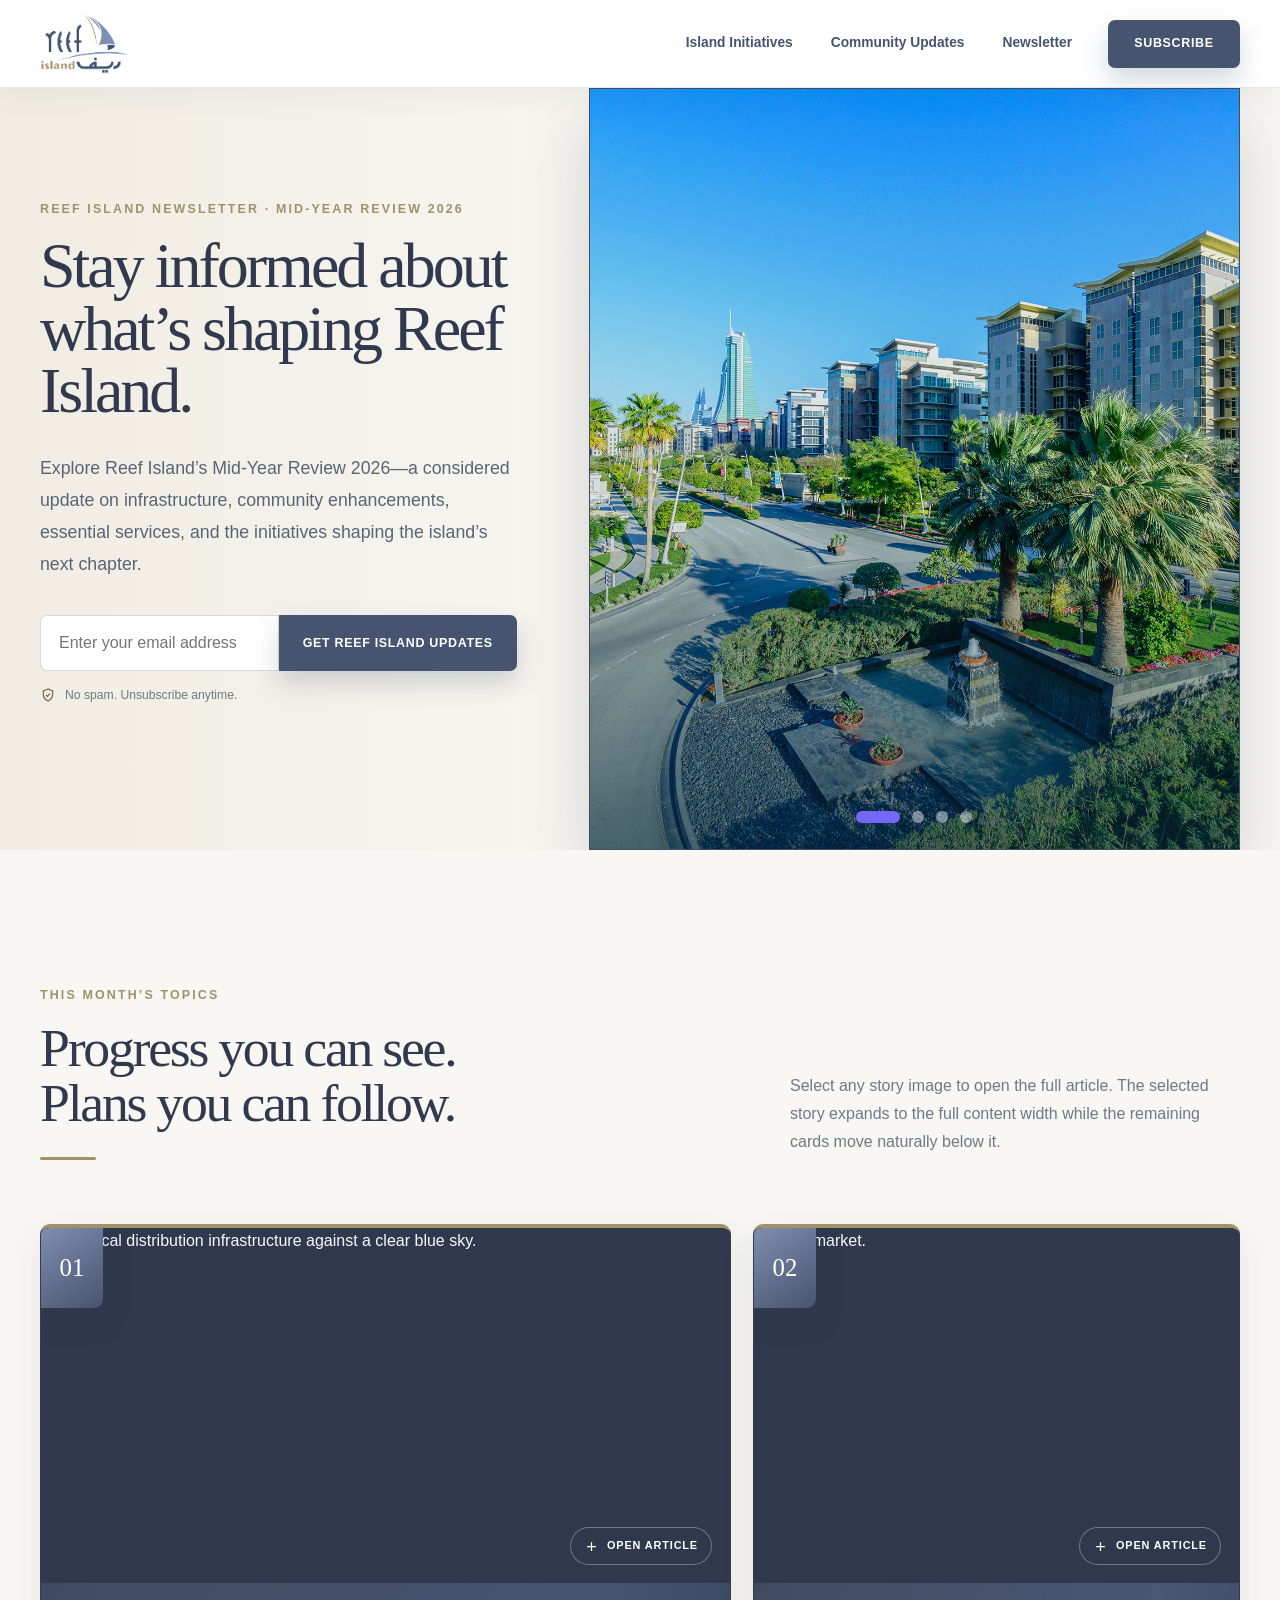
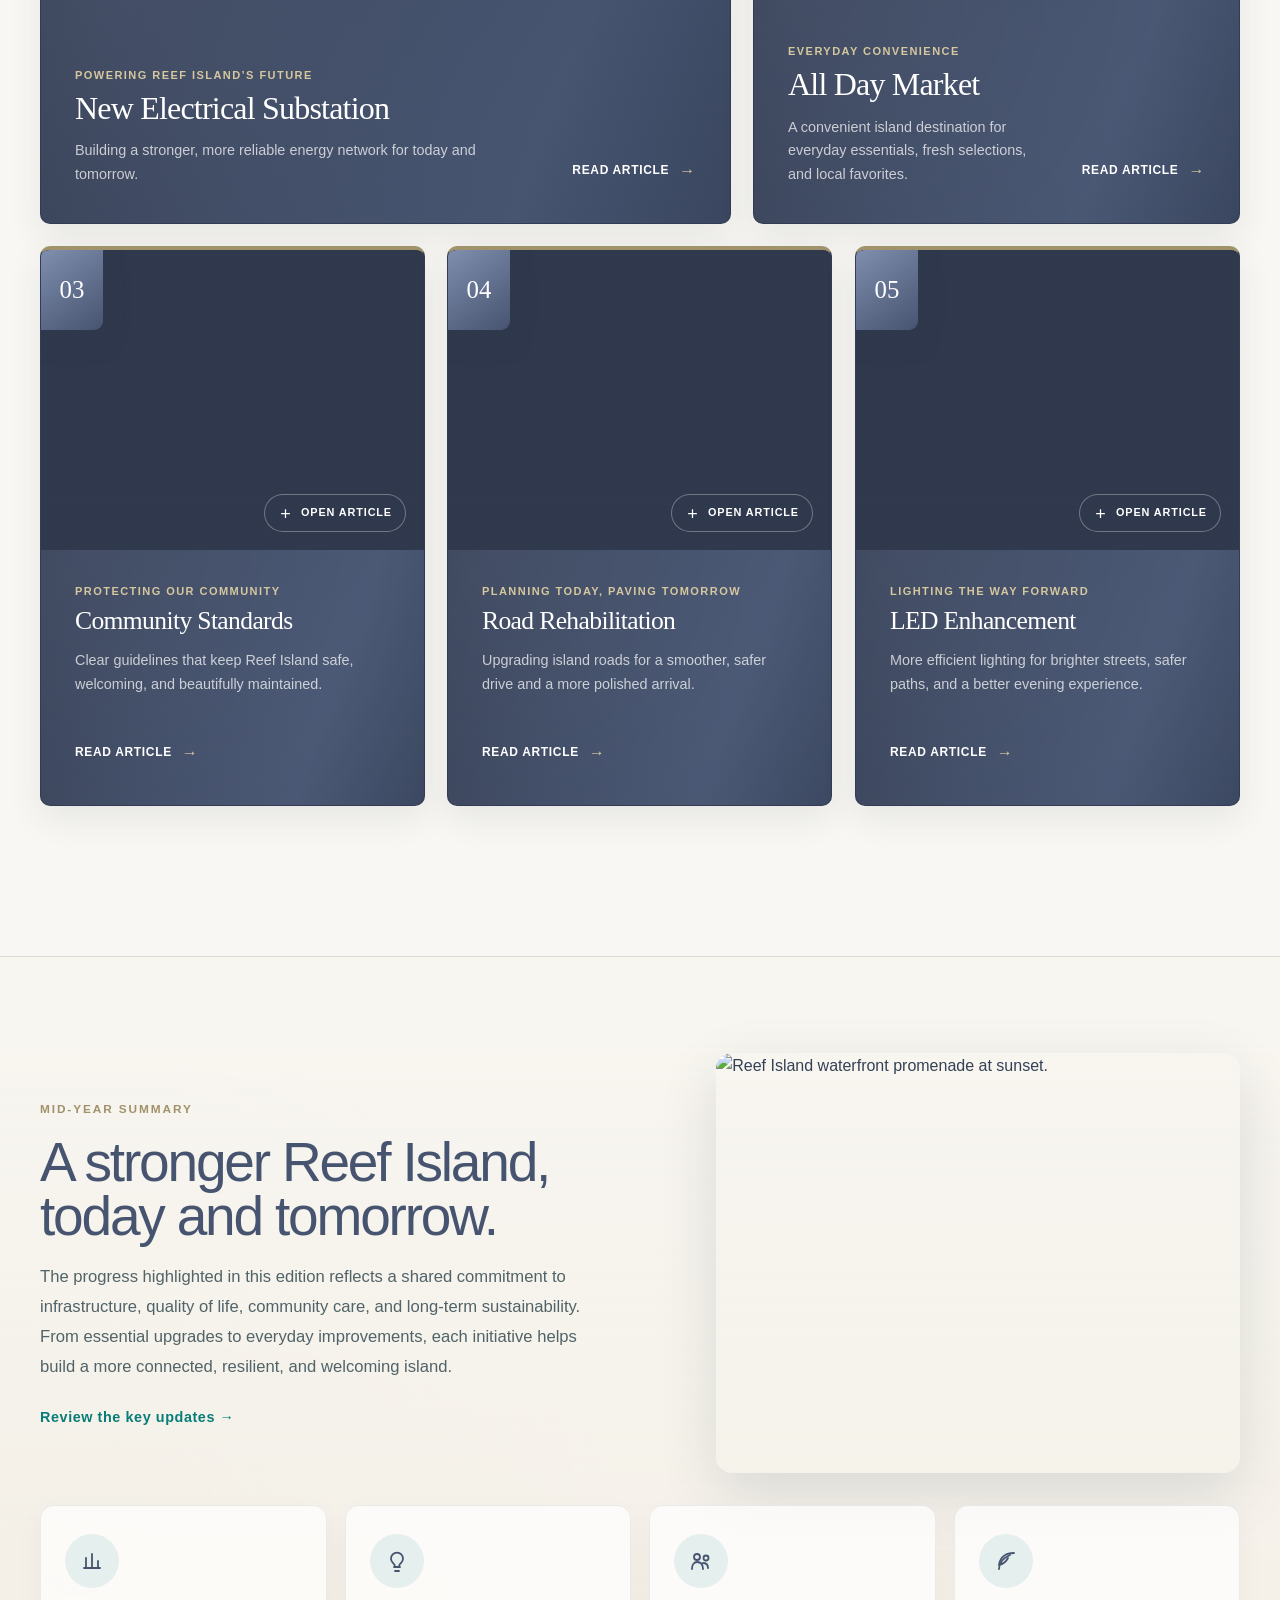
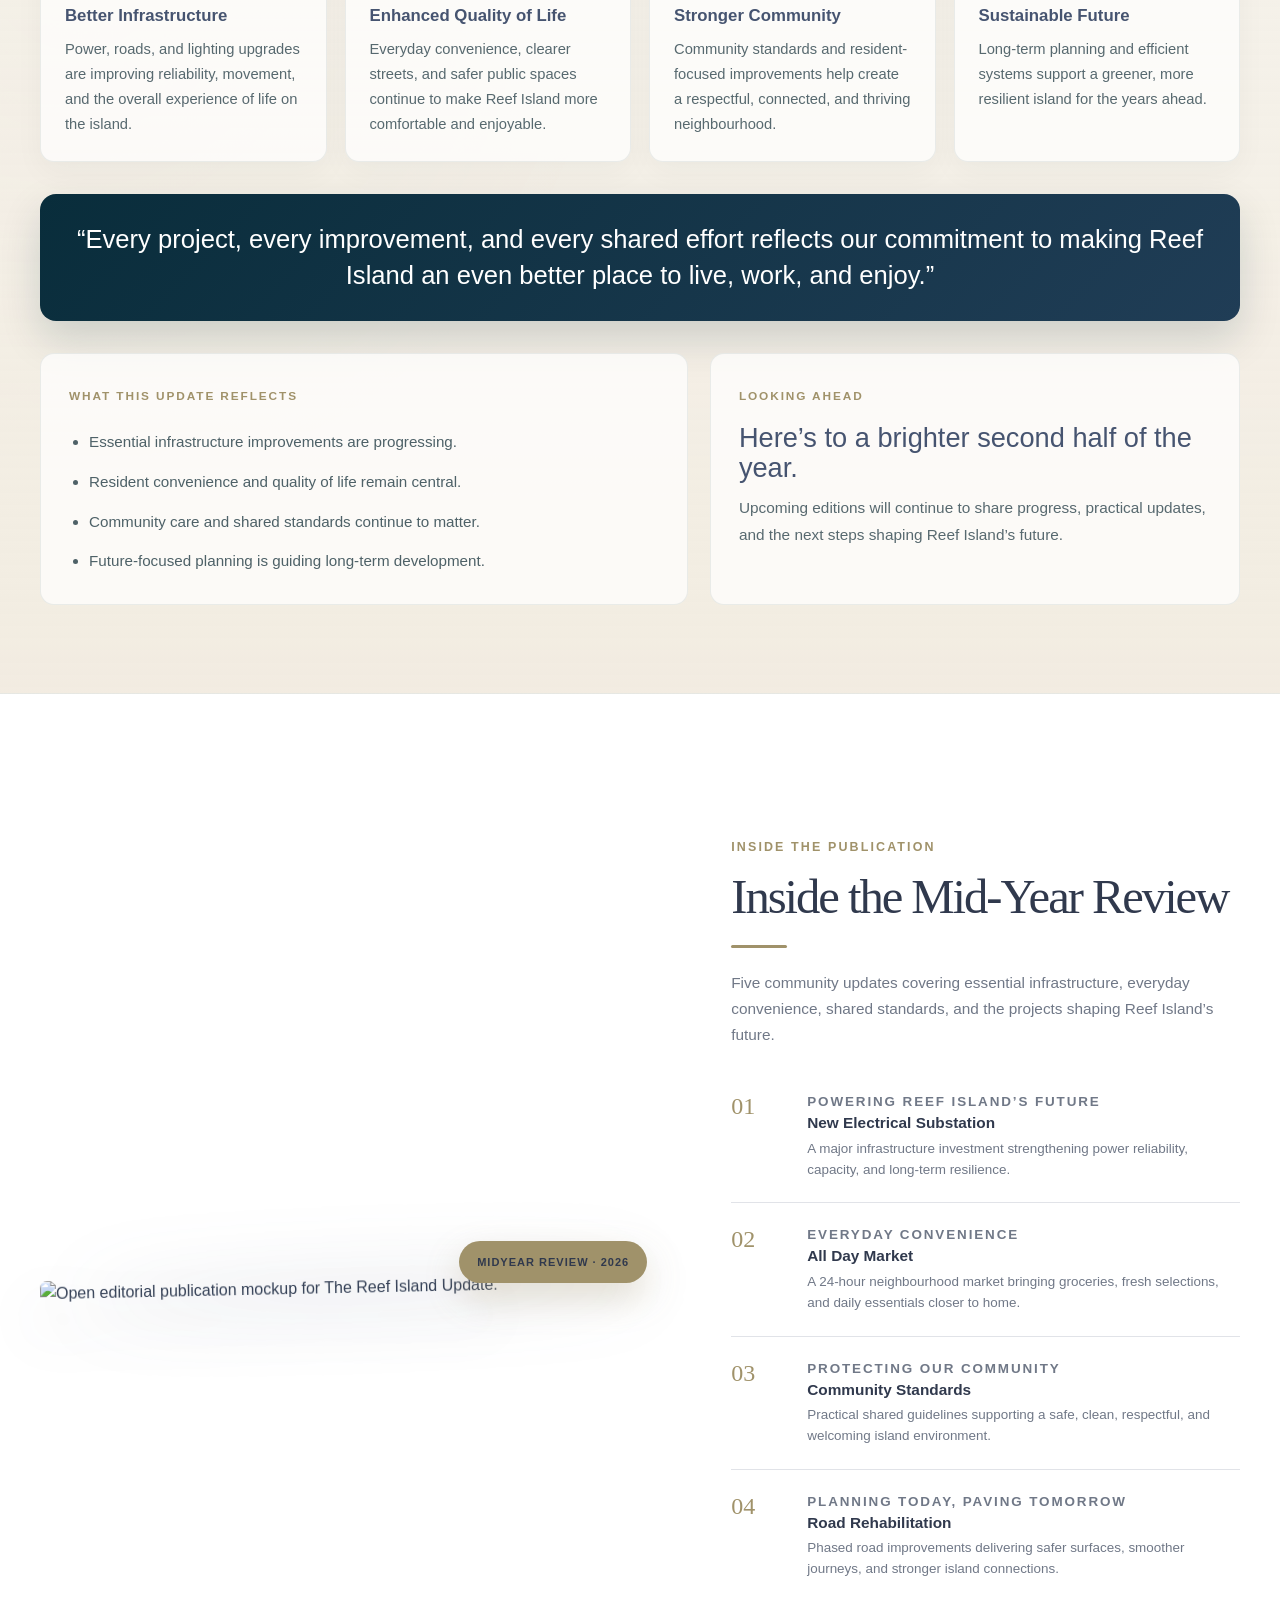
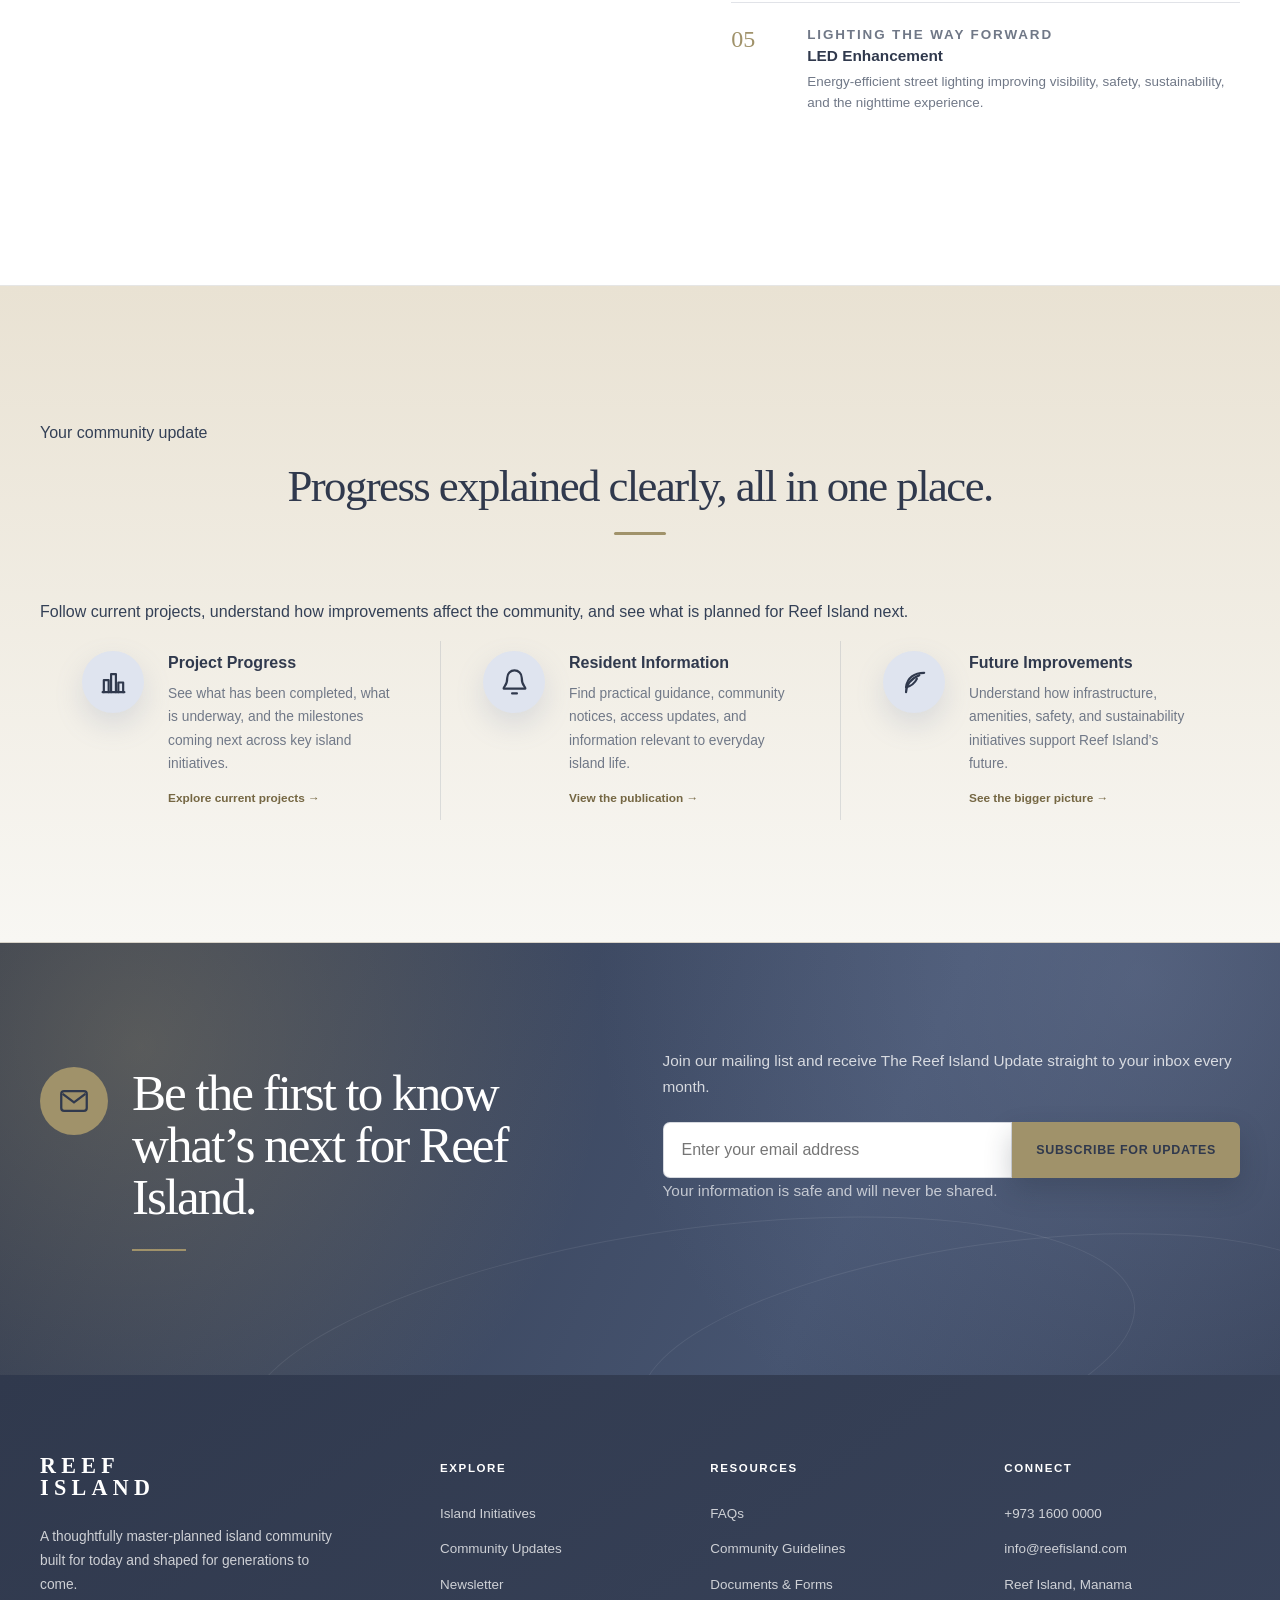
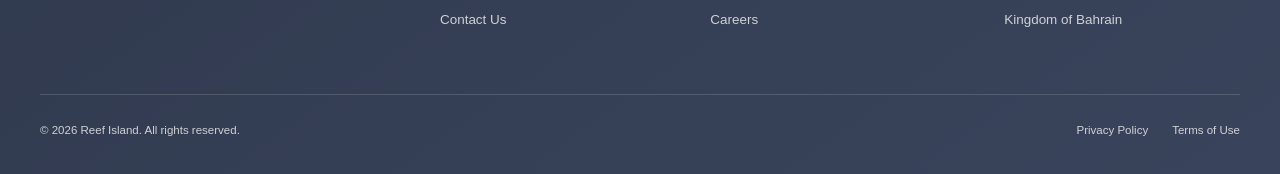
==== commit ca7ed109: "Update image paths in index.html" ====
--- a/index.html
+++ b/index.html
@@ -44,18 +44,18 @@
   <div class="hero-slider" id="heroSlider">
 
     <div class="hero-slide is-active">
-      <img src="../reef-island-update-site/assets/roundabout3.jpg" alt="Aerial view of Reef Island waterfront community.">
+      <img src="assets/roundabout3.jpg" alt="Aerial view of Reef Island waterfront community.">
     </div>
 
     <div class="hero-slide">
-      <img src="../reef-island-update-site/assets/garden.png" alt="Modern waterfront buildings and island shoreline.">
+      <img src="assets/garden.png" alt="Modern waterfront buildings and island shoreline.">
     </div>
 
     <div class="hero-slide">
-      <img src="../reef-island-update-site/assets/CWR.jpg" alt="Palm-lined community promenade and island residences.">
+      <img src="assets/CWR.jpg" alt="Palm-lined community promenade and island residences.">
     </div>
      <div class="hero-slide">
-      <img src="../reef-island-update-site/assets/tennis.png" alt="Palm-lined community promenade and island residences.">
+      <img src="assets/tennis.png" alt="Palm-lined community promenade and island residences.">
     </div>
 
    <!-- <div class="hero-overlay-card">
@@ -463,7 +463,7 @@
 
   <figure class="aside-feature-image">
     <img
-      src="../reef-island-update-site/assets/market6.JPG"
+      src="assets/market6.JPG"
       alt="Interior of a modern grocery market."
     >
     <figcaption>
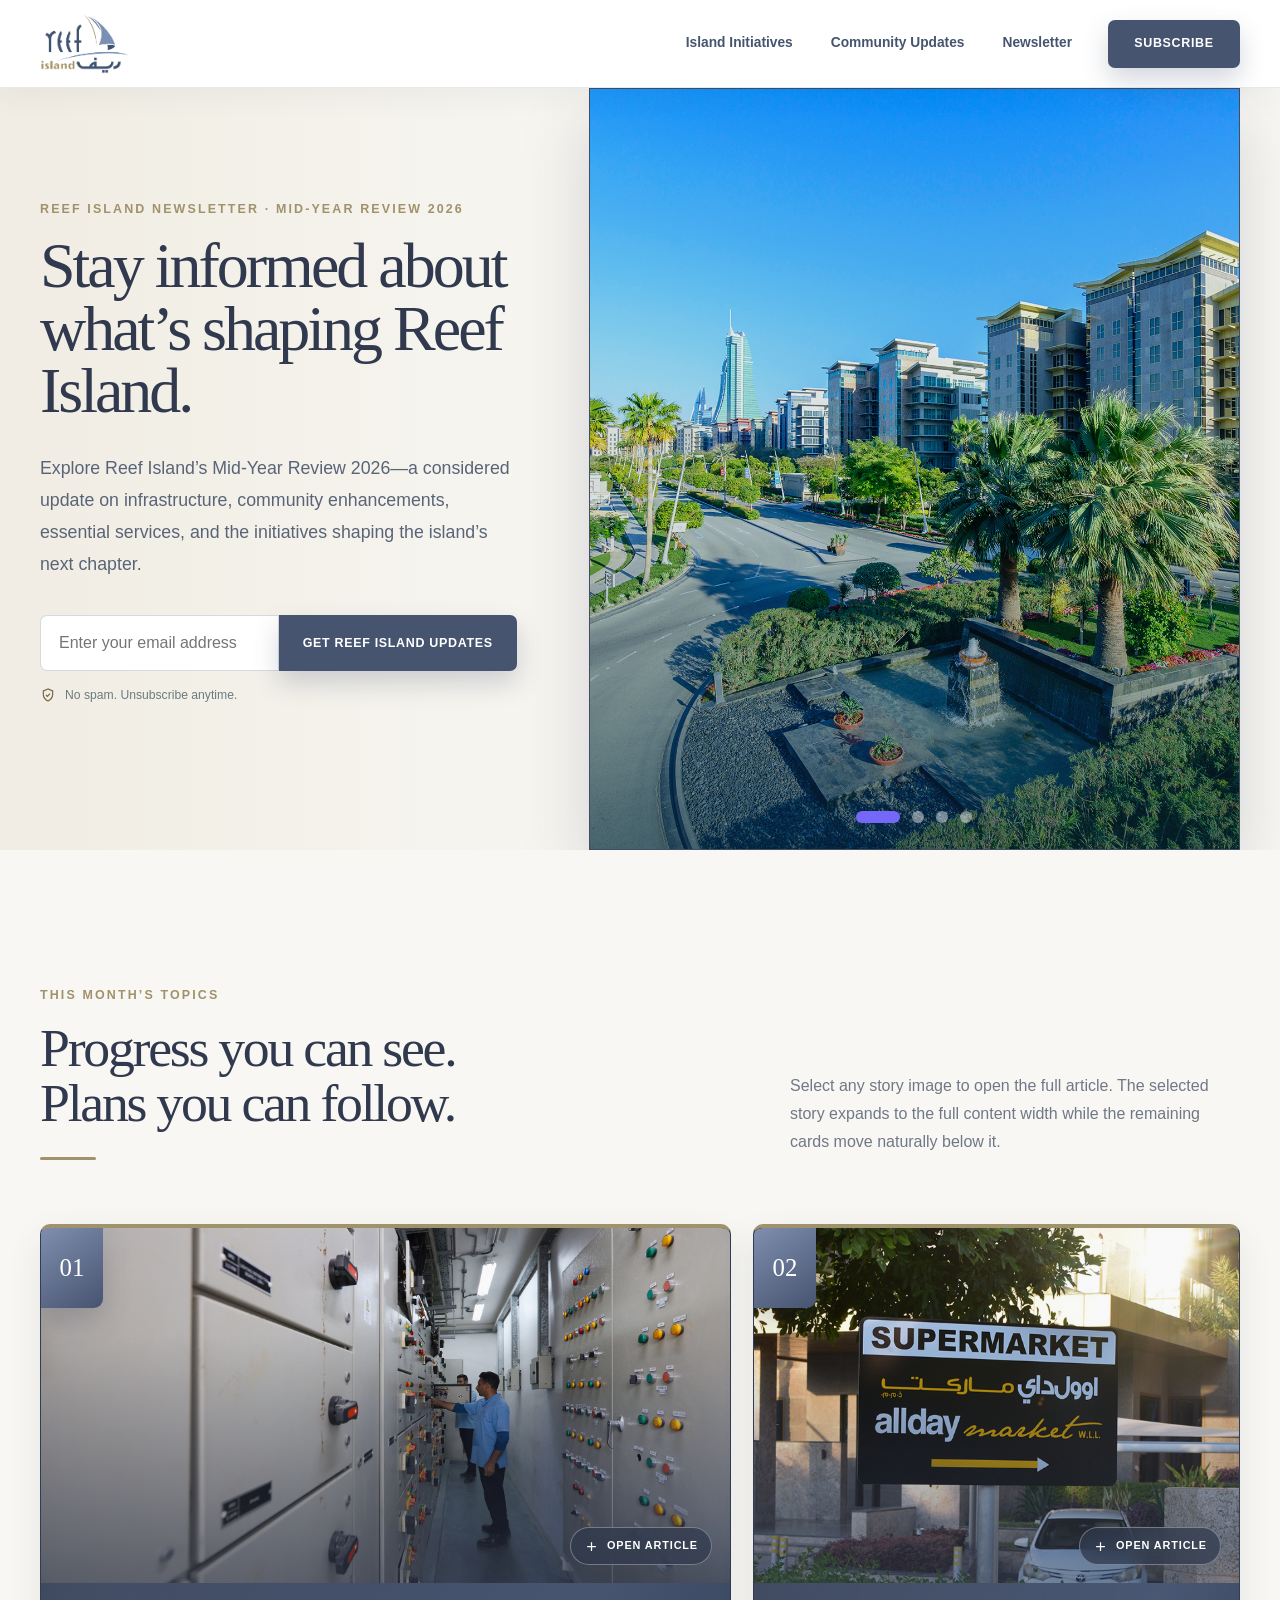
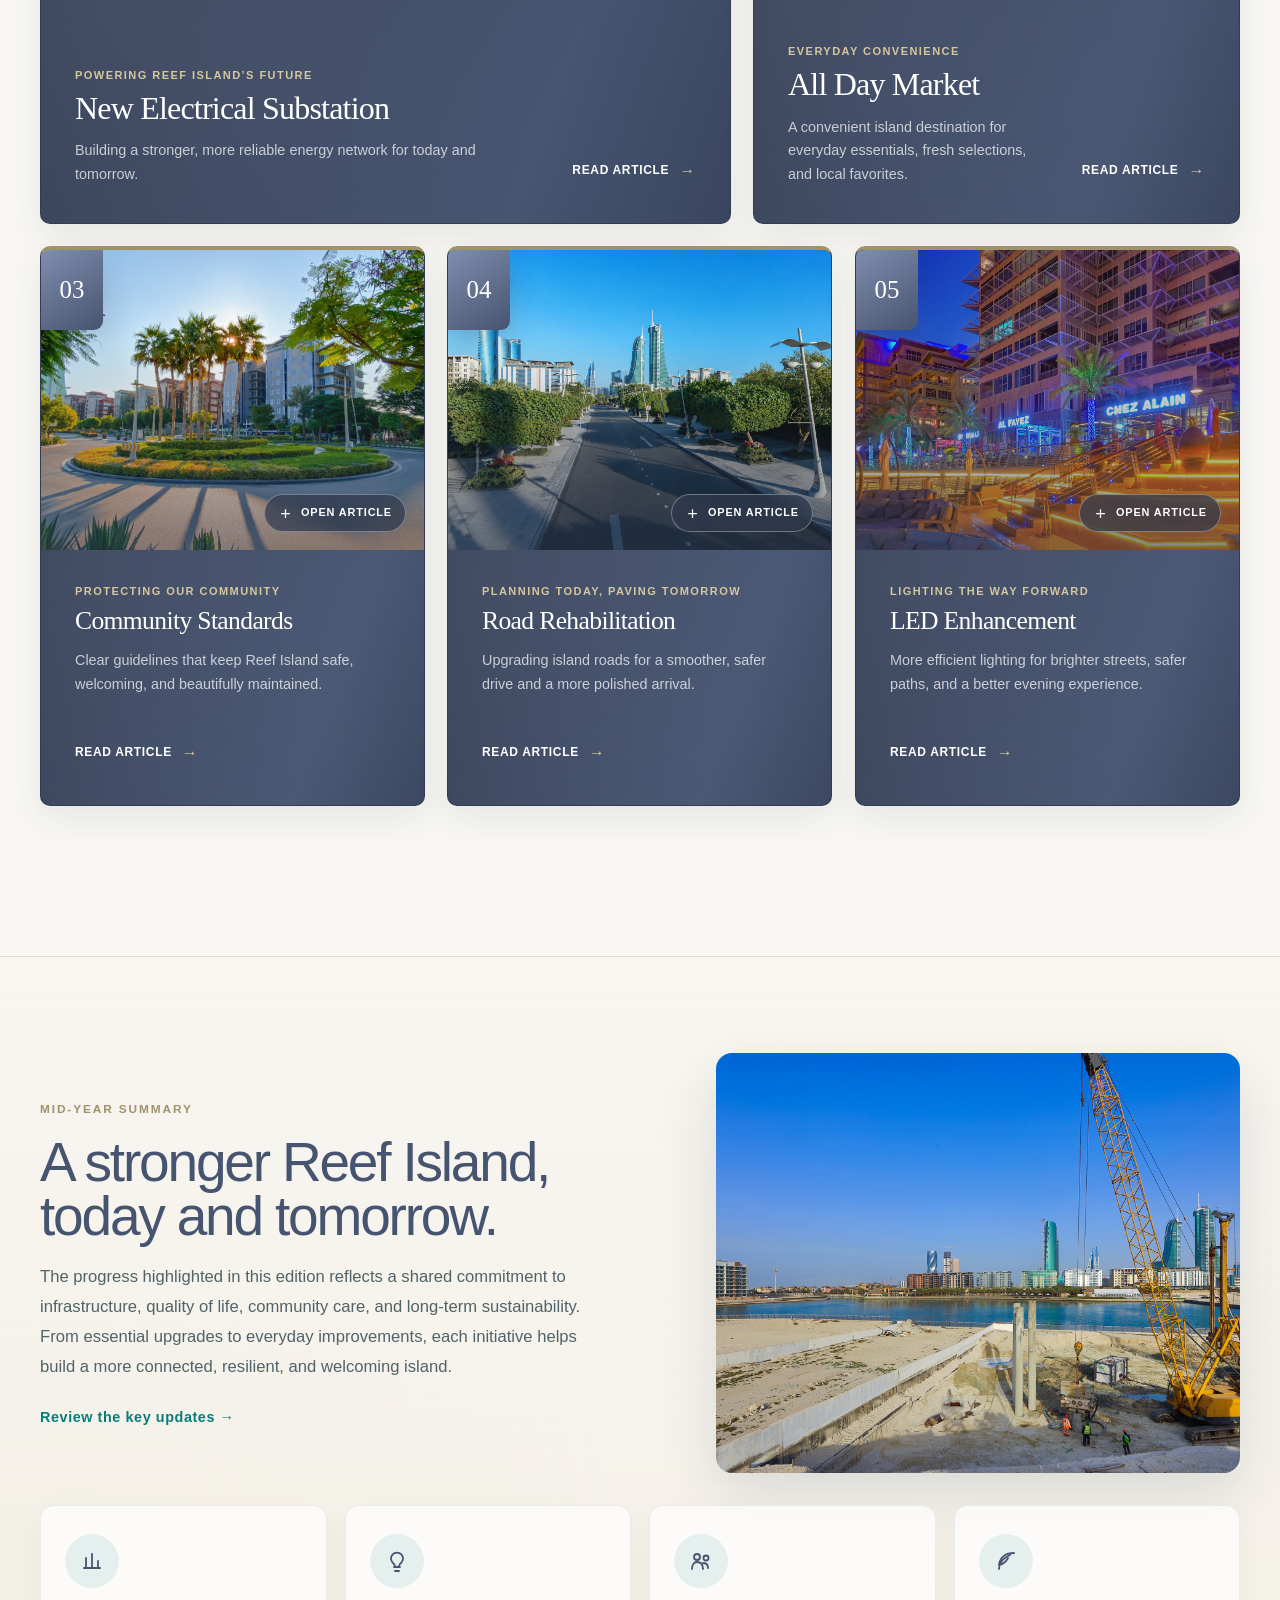
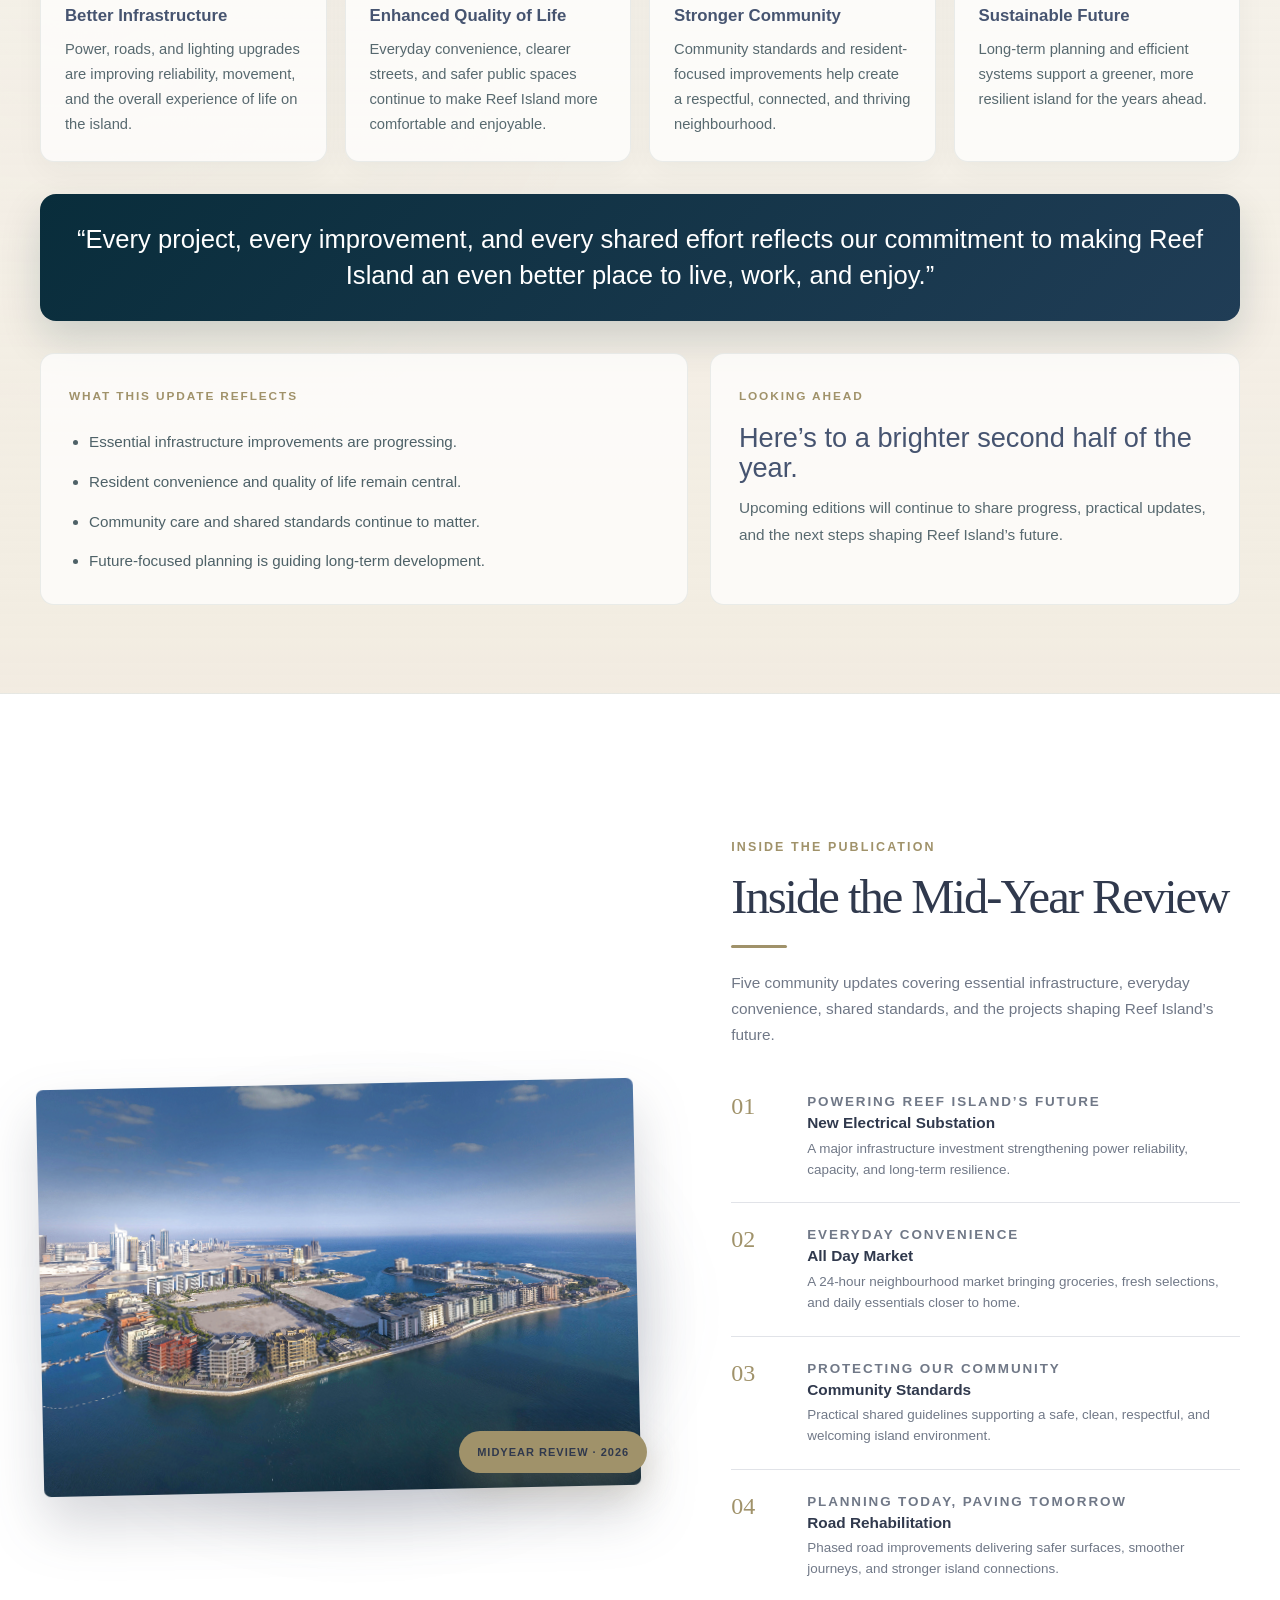
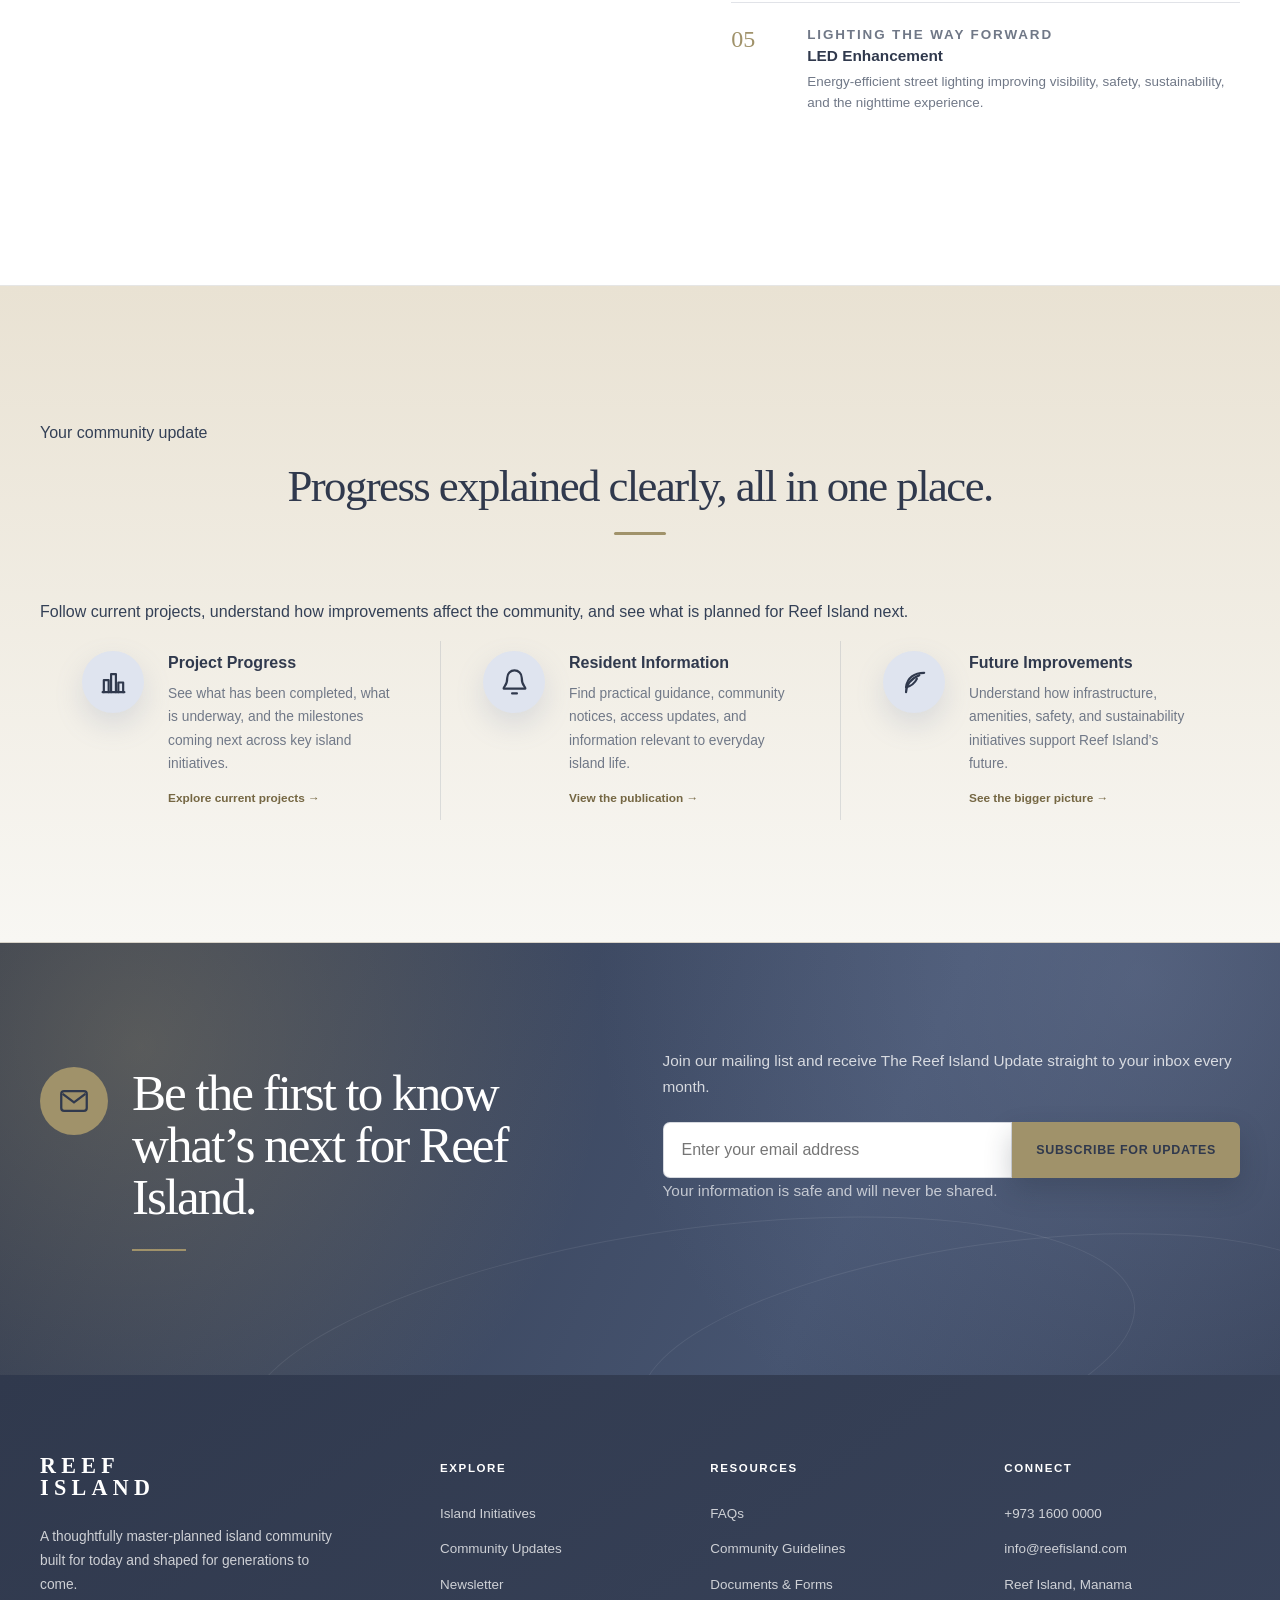
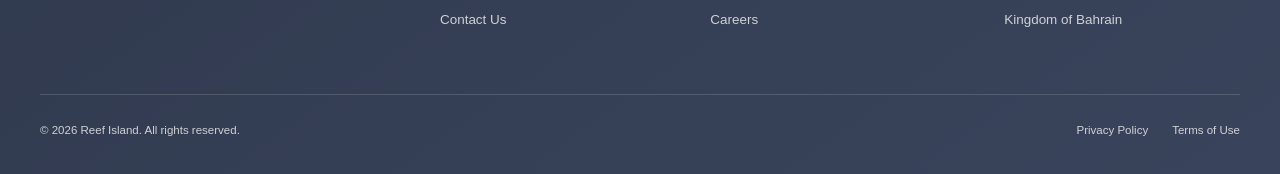
==== commit eb05da0e: "Update index.html" ====
--- a/index.html
+++ b/index.html
@@ -89,7 +89,7 @@
         <div class="story-grid">
           <article class="story-card card-1" data-story="01">
             <button class="story-media" type="button" data-toggle aria-expanded="false" aria-controls="story-detail-01" aria-label="Open article: New Electrical Substation">
-              <img src="../reef-island-update-site/assets/STP.JPG" alt="Electrical distribution infrastructure against a clear blue sky.">
+              <img src="assets/STP.JPG" alt="Electrical distribution infrastructure against a clear blue sky.">
                <span class="story-number">01</span>
               <span class="open-chip"><svg viewBox="0 0 24 24" fill="none" stroke="currentColor" stroke-width="2" aria-hidden="true"><path d="M12 5v14M5 12h14"/></svg><span>Open article</span></span>
             </button>
@@ -117,7 +117,7 @@
 
   <figure class="article-feature-image">
     <img
-      src="../reef-island-update-site/assets/stp2.JPG"
+      src="assets/stp2.JPG"
       alt="Electrical infrastructure installation in progress."
     >
     <figcaption>
@@ -146,7 +146,7 @@
   <div class="article-image-grid">
     <figure class="article-image-card">
       <img
-        src="../reef-island-update-site/assets/stp3.JPG"
+        src="assets/stp3.JPG"
         alt="Construction and site coordination works."
       >
       <figcaption>Site coordination and civil works</figcaption>
@@ -154,7 +154,7 @@
 
     <figure class="article-image-card">
       <img
-        src="../reef-island-update-site/assets/stp4.JPG"
+        src="assets/stp4.JPG"
         alt="Infrastructure works supporting future development."
       >
       <figcaption>Infrastructure supporting future island growth</figcaption>
@@ -251,7 +251,7 @@
 
           <article class="story-card card-2" data-story="02">
             <button class="story-media" type="button" data-toggle aria-expanded="false" aria-controls="story-detail-02" aria-label="Open article: All Day Market">
-              <img src="../reef-island-update-site/assets/market1.JPG"alt="Supermarket.">
+              <img src="assets/market1.JPG"alt="Supermarket.">
               <span class="story-number">02</span>
               <span class="open-chip"><svg viewBox="0 0 24 24" fill="none" stroke="currentColor" stroke-width="2" aria-hidden="true"><path d="M12 5v14M5 12h14"/></svg><span>Open article</span></span>
             </button>
@@ -284,7 +284,7 @@
 
   <figure class="article-feature-image">
     <img
-      src="../reef-island-update-site/assets/market2.JPG"
+      src="assets/market2.JPG"
       alt="Modern neighbourhood market with fresh produce displays."
     >
     <figcaption>
@@ -312,7 +312,7 @@
   <div class="article-image-grid">
     <figure class="article-image-card">
       <img
-        src="../reef-island-update-site/assets/market4.JPG"
+        src="assets/market4.JPG"
         alt="Fresh produce arranged inside a modern grocery market."
       >
       <figcaption>
@@ -322,7 +322,7 @@
 
     <figure class="article-image-card">
       <img
-        src="../reef-island-update-site/assets/market3.JPG"
+        src="assets/market3.JPG"
         alt="Bakery counter inside a neighbourhood market."
       >
       <figcaption>
@@ -621,7 +621,7 @@
 
           <article class="story-card card-3" data-story="03">
             <button class="story-media" type="button" data-toggle aria-expanded="false" aria-controls="story-detail-03" aria-label="Open article: Community Standards">
-              <img src="../reef-island-update-site/assets/roundabout4.jpg" alt="3.">
+              <img src="assets/roundabout4.jpg" alt="3.">
               <span class="story-number">03</span>
               <span class="open-chip"><svg viewBox="0 0 24 24" fill="none" stroke="currentColor" stroke-width="2" aria-hidden="true"><path d="M12 5v14M5 12h14"/></svg><span>Open article</span></span>
             </button>
@@ -653,7 +653,7 @@
 
   <figure class="article-feature-image">
     <img
-      src="../reef-island-update-site/assets/community2.jpg"
+      src="assets/community2.jpg"
       alt="Landscaped pedestrian walkway within a residential community."
     >
     <figcaption>
@@ -679,7 +679,7 @@
   <div class="article-image-grid">
     <figure class="article-image-card">
       <img
-        src="../reef-island-update-site/assets/clean.JPG"
+        src="assets/clean.JPG"
         alt="Clean landscaped public space with palm trees."
       >
       <figcaption>
@@ -689,7 +689,7 @@
 
     <figure class="article-image-card">
       <img
-        src="../reef-island-update-site/assets/garden.png"
+        src="assets/garden.png"
         alt="Residents enjoying a landscaped community park."
       >
       <figcaption>
@@ -831,7 +831,7 @@
 
   <figure class="aside-feature-image">
     <img
-      src="../reef-island-update-site/assets/secure.jpg"
+      src="assets/secure.jpg"
       alt="Landscaped waterfront public space."
     >
     <figcaption>
@@ -1013,7 +1013,7 @@
 
           <article class="story-card card-4" data-story="04">
             <button class="story-media" type="button" data-toggle aria-expanded="false" aria-controls="story-detail-04" aria-label="Open article: Road Rehabilitation">
-              <img src="../reef-island-update-site/assets/asphalt0.png" alt="Road.">
+              <img src="assets/asphalt0.png" alt="Road.">
   <span class="story-number">04</span>
               <span class="open-chip"><svg viewBox="0 0 24 24" fill="none" stroke="currentColor" stroke-width="2" aria-hidden="true"><path d="M12 5v14M5 12h14"/></svg><span>Open article</span></span>
             </button>
@@ -1045,7 +1045,7 @@
 
   <figure class="article-feature-image">
     <img
-      src="../reef-island-update-site/assets/asphalt.png"
+      src="assets/asphalt.png"
       alt="Road resurfacing works taking place within a landscaped residential community."
     >
     <figcaption>
@@ -1070,7 +1070,7 @@
   <div class="article-image-grid">
     <figure class="article-image-card">
       <img
-        src="../reef-island-update-site/assets/asphalt5.png"
+        src="assets/asphalt5.png"
         alt="Road construction machinery carrying out asphalt works."
       >
       <figcaption>
@@ -1080,7 +1080,7 @@
 
     <figure class="article-image-card">
       <img
-        src="../reef-island-update-site/assets/asphalt0.png"
+        src="assets/asphalt0.png"
         alt="Newly resurfaced road lined with palm trees."
       >
       <figcaption>
@@ -1218,7 +1218,7 @@
 
   <figure class="aside-feature-image">
     <img
-      src="../reef-island-update-site/assets/asphalt2.png"
+      src="assets/asphalt2.png"
       alt="Newly rehabilitated road through a landscaped island community."
     >
     <figcaption>
@@ -1407,7 +1407,7 @@
 
           <article class="story-card card-5" data-story="05">
             <button class="story-media" type="button" data-toggle aria-expanded="false" aria-controls="story-detail-05" aria-label="Open article: LED Enhancement">
-              <img src="../reef-island-update-site/assets/LED.jpg" alt="Road.">
+              <img src="assets/LED.jpg" alt="Road.">
               <span class="story-number">05</span>
               <span class="open-chip"><svg viewBox="0 0 24 24" fill="none" stroke="currentColor" stroke-width="2" aria-hidden="true"><path d="M12 5v14M5 12h14"/></svg><span>Open article</span></span>
             </button>
@@ -1439,7 +1439,7 @@
 
   <figure class="article-feature-image">
     <img
-      src="../reef-island-update-site/assets/LED.jpg"
+      src="assets/LED.jpg"
       alt="Illuminated waterfront pathway and landscaped public space at dusk."
     >
     <figcaption>
@@ -1465,7 +1465,7 @@
   <div class="article-image-grid">
     <figure class="article-image-card">
       <img
-        src="../reef-island-update-site/assets/lighting.JPG"
+        src="assets/lighting.JPG"
         alt="Technician installing a modern street-lighting fixture."
       >
       <figcaption>
@@ -1475,7 +1475,7 @@
 
     <figure class="article-image-card">
       <img
-        src="../reef-island-update-site/assets/boulevard.jpg"
+        src="assets/boulevard.jpg"
         alt="Well-lit residential walkway at night."
       >
       <figcaption>
@@ -1612,7 +1612,7 @@
 
   <figure class="aside-feature-image">
     <img
-      src="../reef-island-update-site/assets/TRC.jpg"
+      src="assets/TRC.jpg"
       alt="Modern LED street lights illuminating a landscaped waterfront road."
     >
     <figcaption>
@@ -1815,7 +1815,7 @@
         </div>
 
         <figure class="summary-visual">
-          <img src="../reef-island-update-site/assets/construction.JPG" alt="Reef Island waterfront promenade at sunset.">
+          <img src="assets/construction.JPG" alt="Reef Island waterfront promenade at sunset.">
         </figure>
       </div>
 
@@ -1918,7 +1918,7 @@
     <section class="preview" id="newsletter-preview" aria-labelledby="preview-title">
       <div class="container preview-grid">
         <div class="publication">
-          <img src="../reef-island-update-site/assets/hero1.jpg" alt="Open editorial publication mockup for The Reef Island Update.">
+          <img src="assets/hero1.jpg" alt="Open editorial publication mockup for The Reef Island Update.">
           <span class="publication-badge">Midyear Review · 2026</span>
         </div>
         <div class="preview-copy">
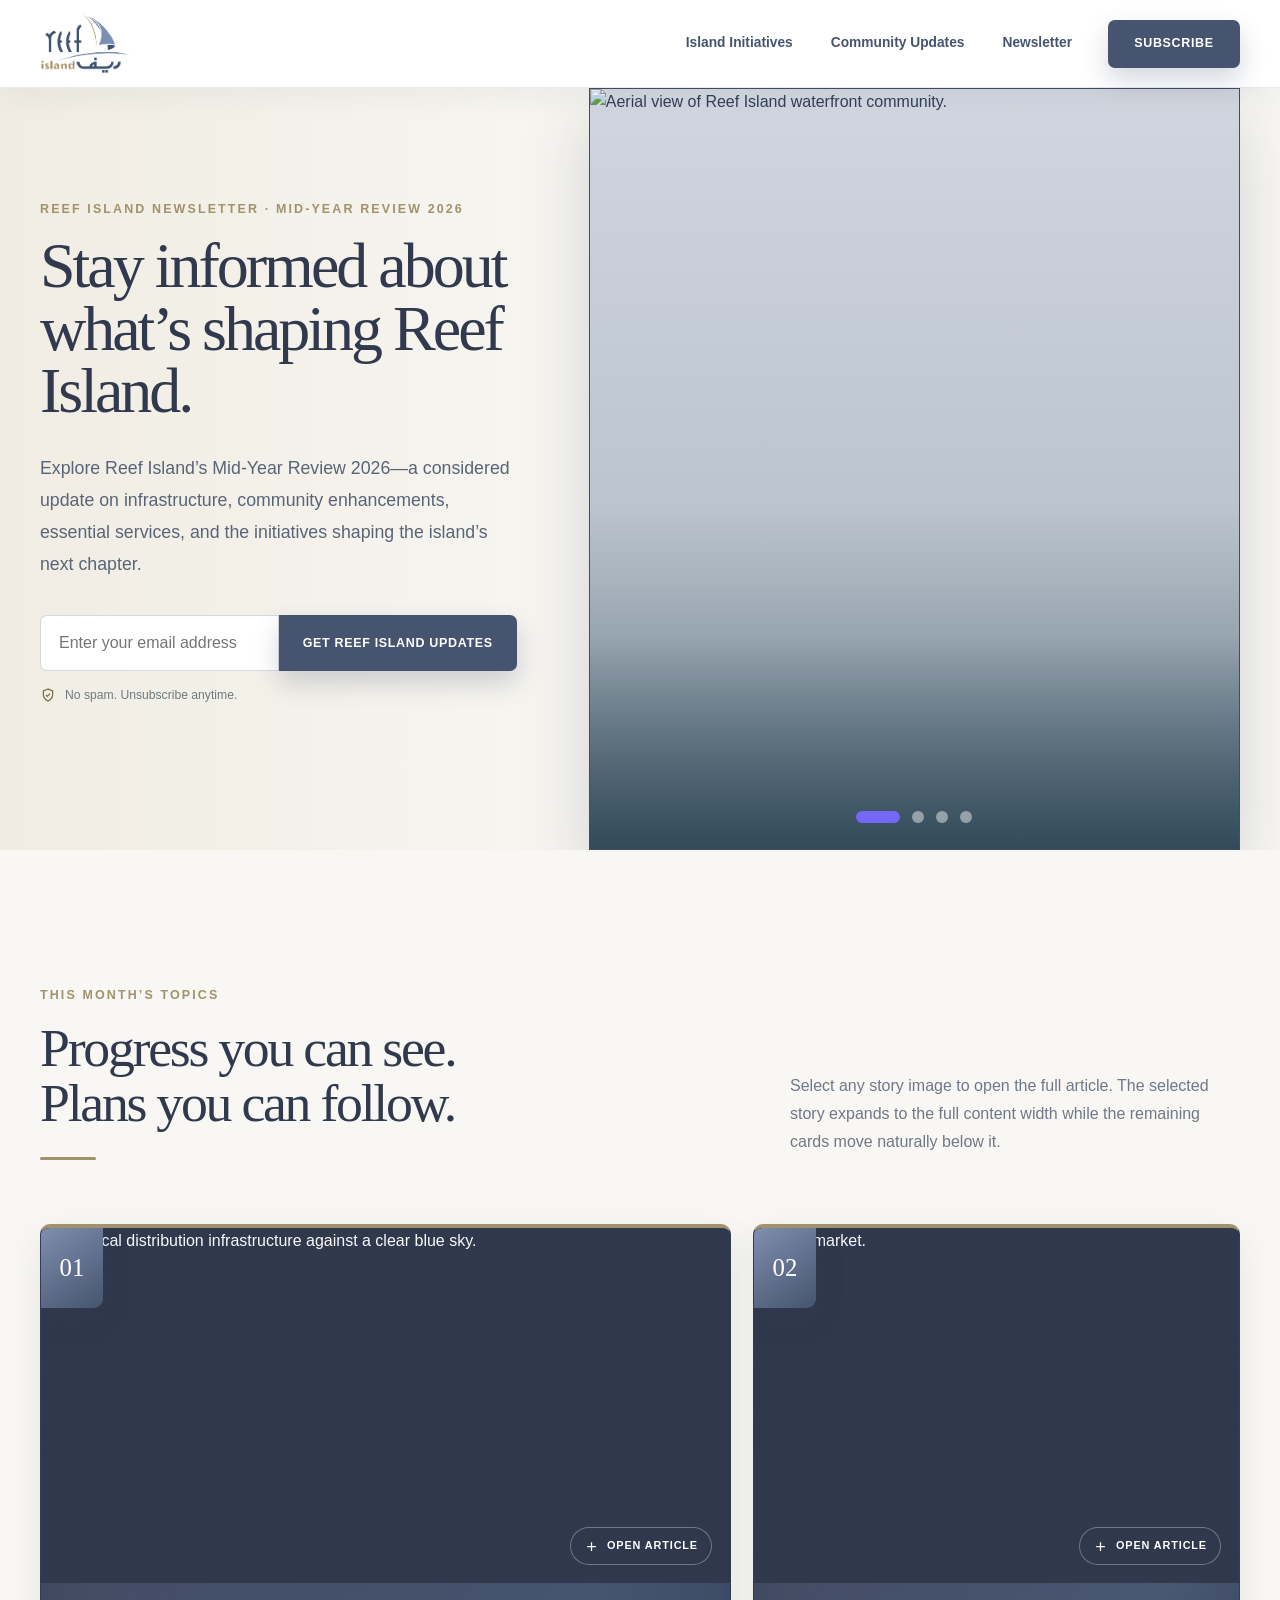
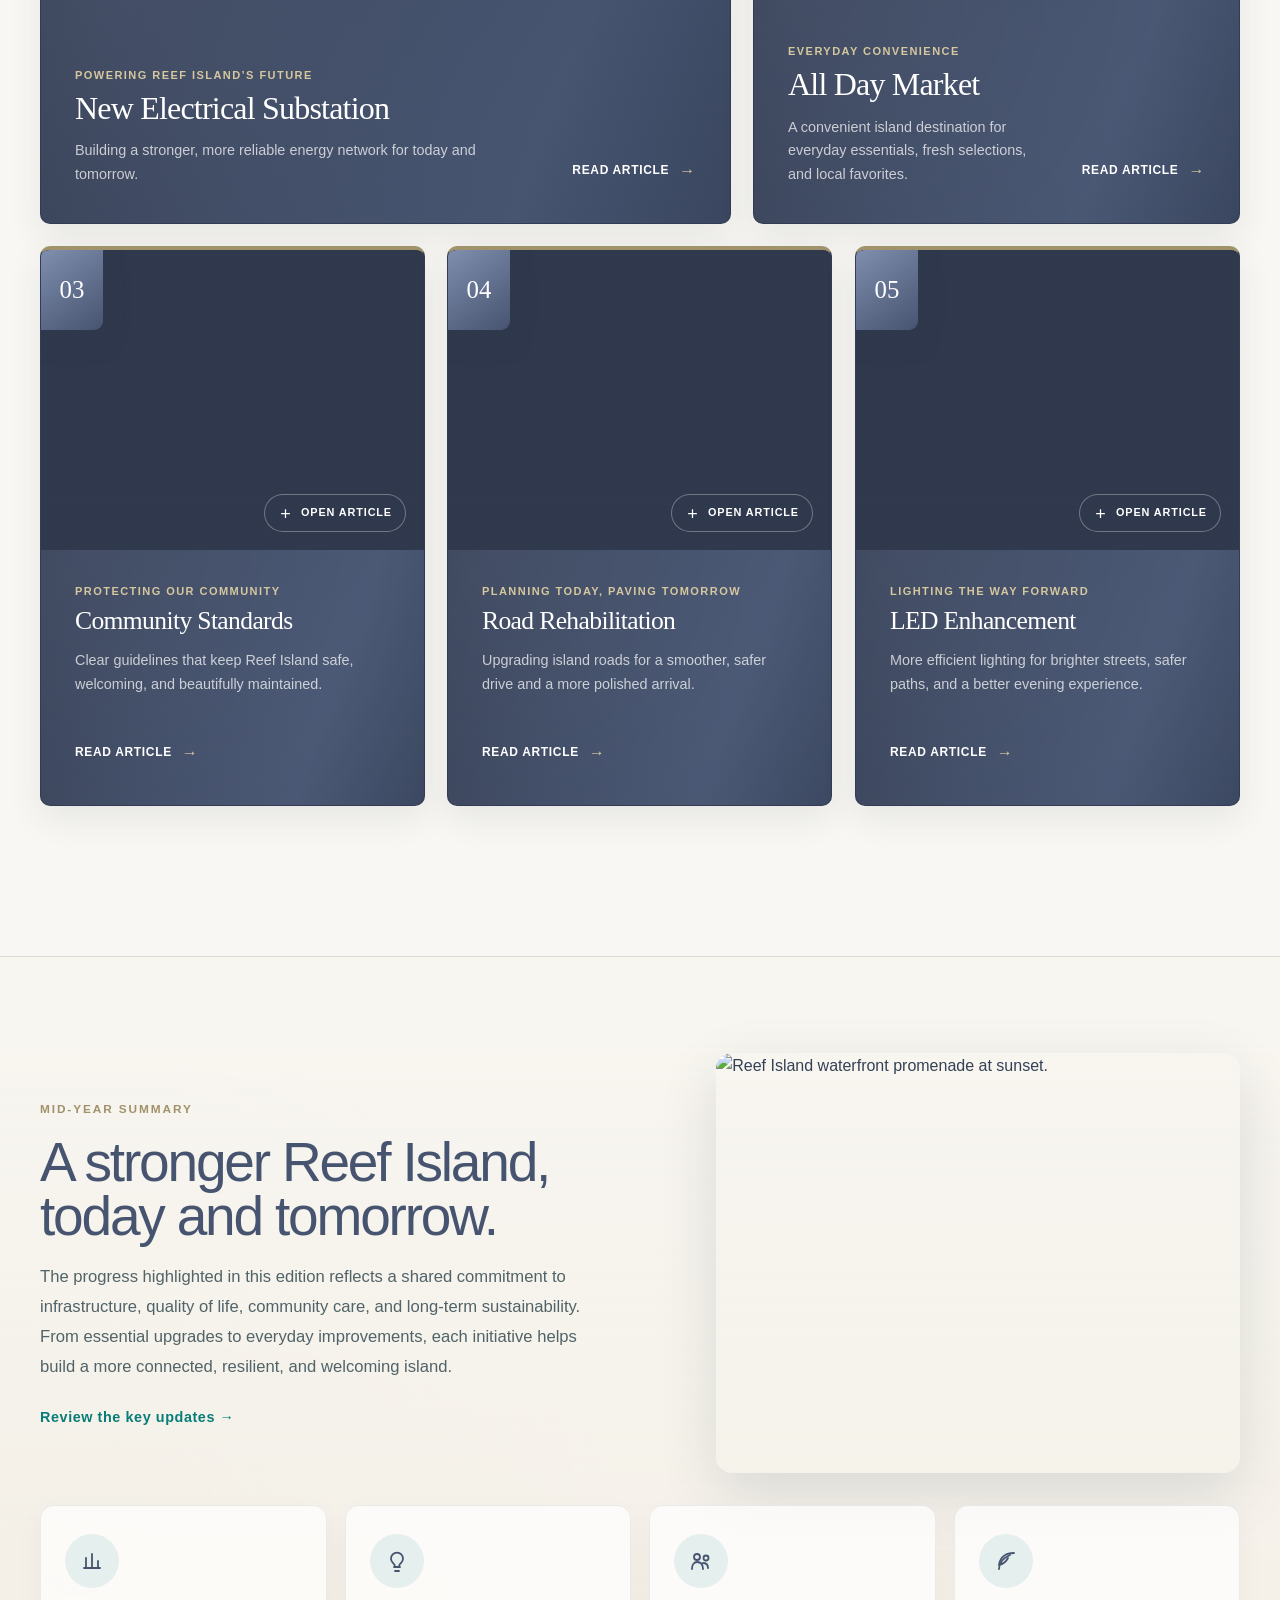
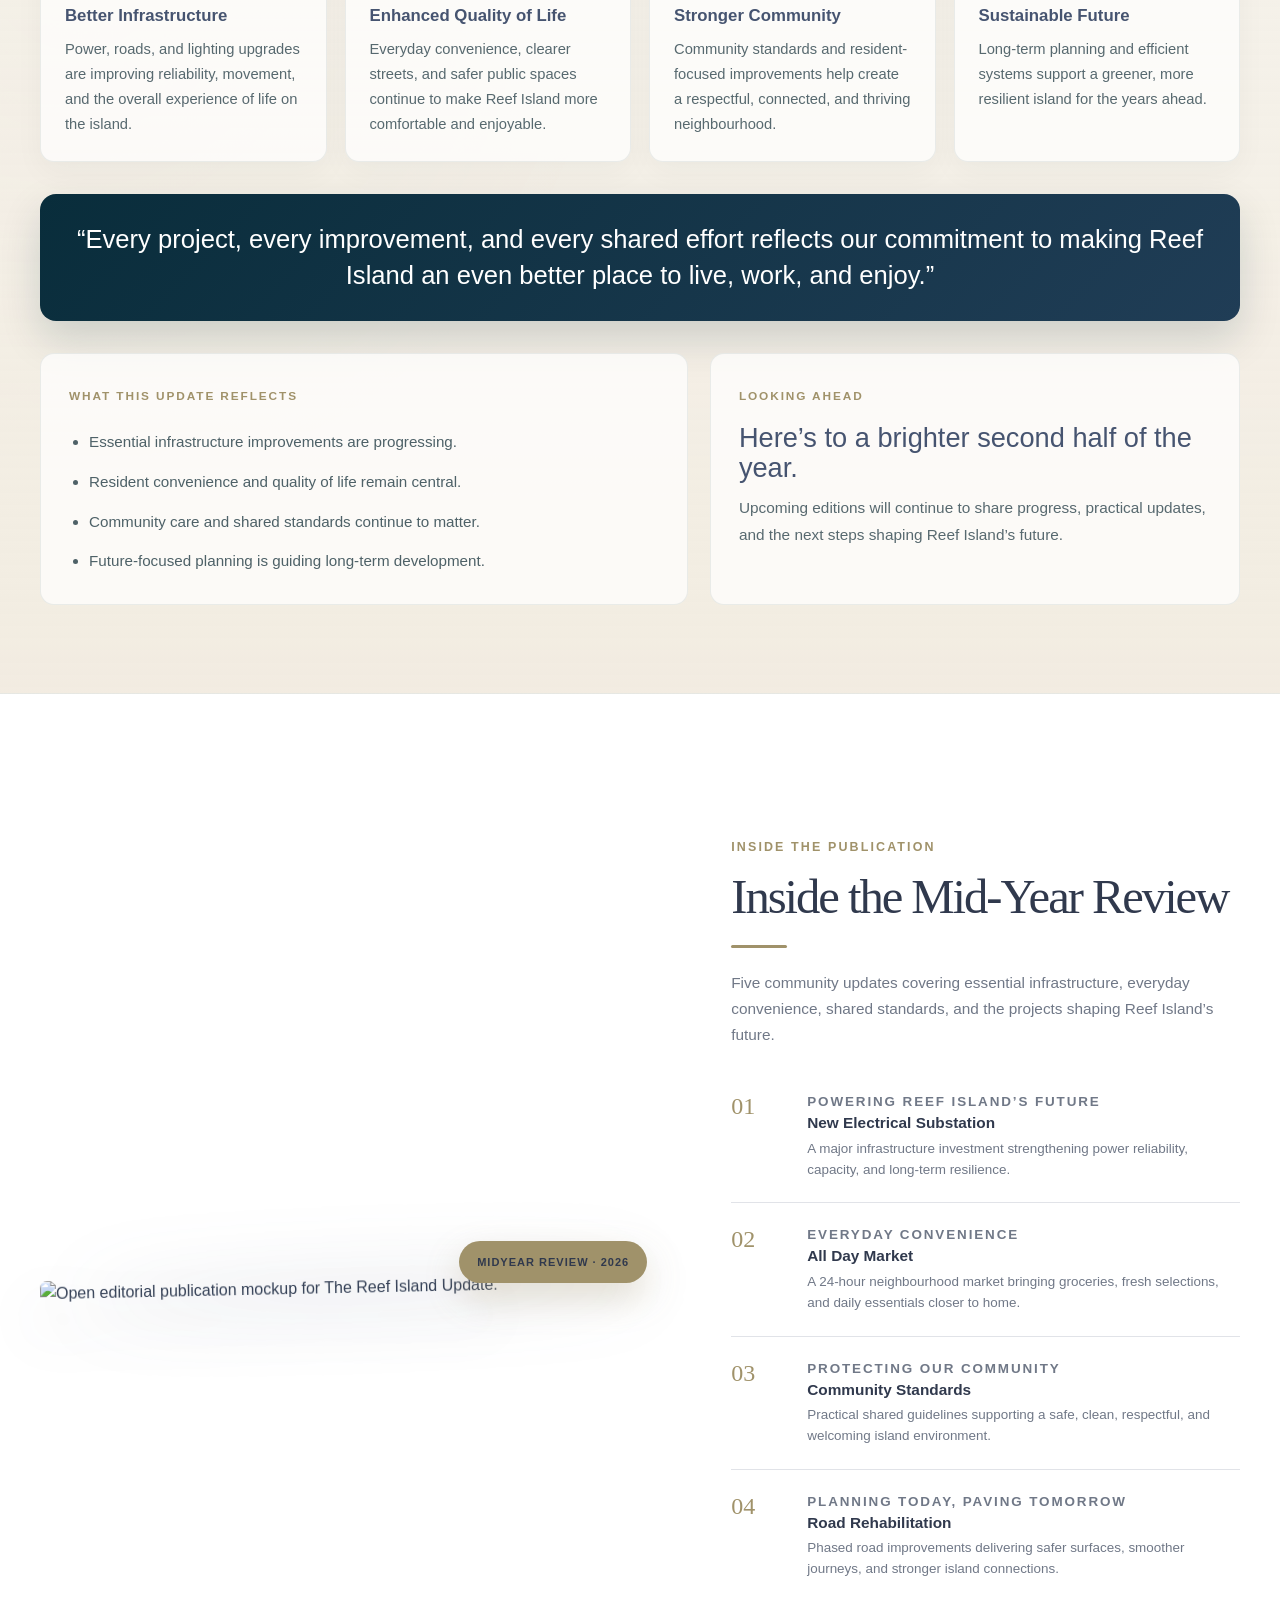
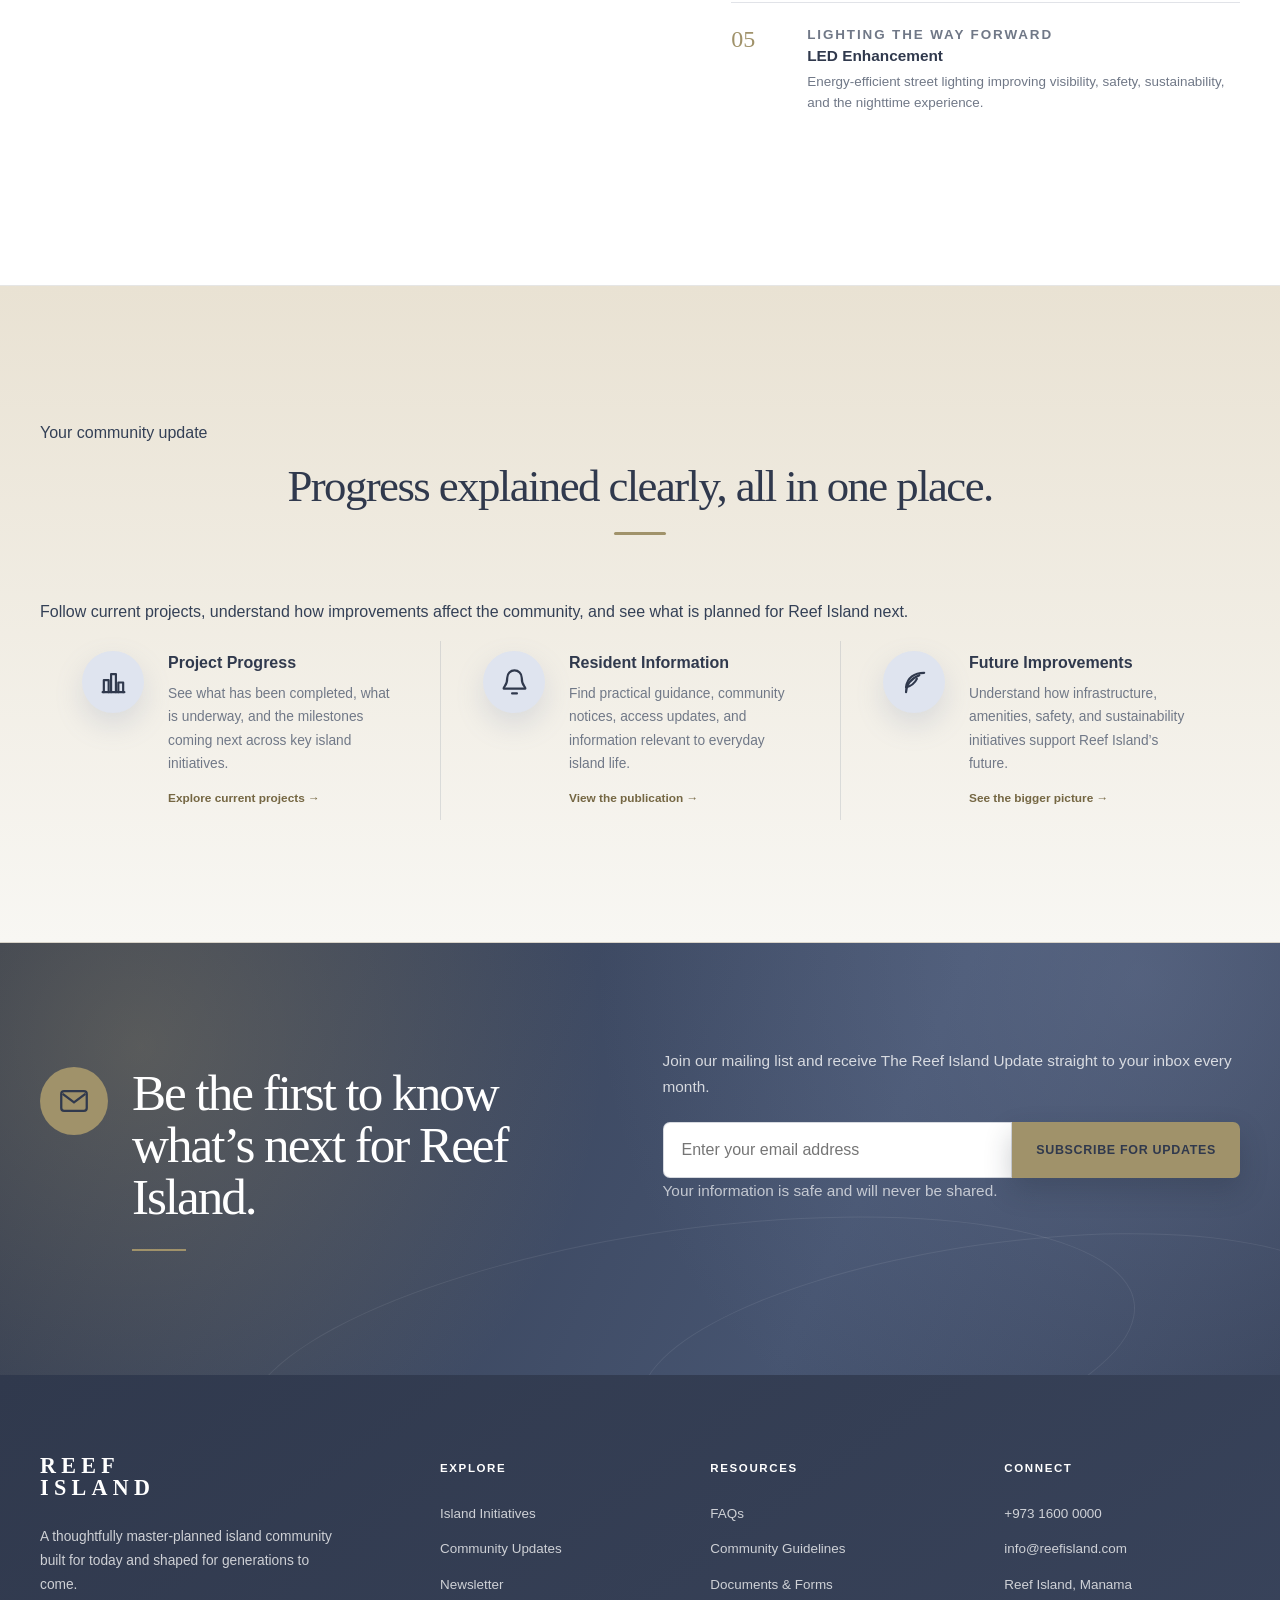
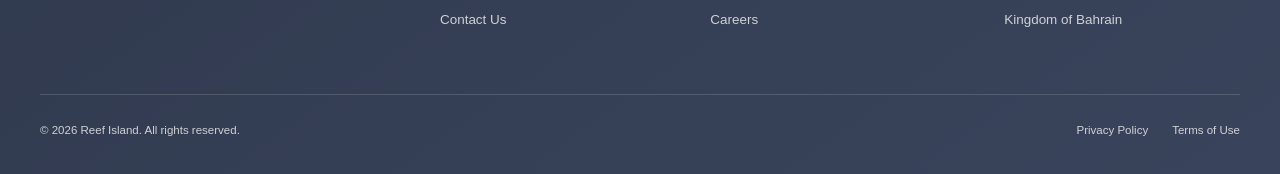
==== commit 10bd17eb: "Add files via upload" ====
--- a/index.html
+++ b/index.html
@@ -8,6 +8,29 @@
   <link rel="stylesheet" href="styles.css">
 </head>
 <body>
+
+  <div
+  class="image-lightbox"
+  id="imageLightbox"
+  role="dialog"
+  aria-modal="true"
+  aria-label="Expanded article image"
+  aria-hidden="true"
+>
+  <button
+    class="image-lightbox-close"
+    type="button"
+    aria-label="Close expanded image"
+  >
+    ×
+  </button>
+
+  <div class="image-lightbox-content">
+    <img src="" alt="">
+    <p class="image-lightbox-caption"></p>
+  </div>
+</div>
+
   <header class="site-header">
     <div class="container nav-wrap">
       <a class="wordmark" href="#top" aria-label="Reef Island home"><img src="assets/reef-island-logo.png" alt="Reef Island"></a>
@@ -44,18 +67,18 @@
   <div class="hero-slider" id="heroSlider">
 
     <div class="hero-slide is-active">
-      <img src="assets/roundabout3.jpg" alt="Aerial view of Reef Island waterfront community.">
+      <img src="../reef-island-update-site/assets/roundabout3.jpg" alt="Aerial view of Reef Island waterfront community.">
     </div>
 
     <div class="hero-slide">
-      <img src="assets/garden.png" alt="Modern waterfront buildings and island shoreline.">
+      <img src="../reef-island-update-site/assets/garden.png" alt="Modern waterfront buildings and island shoreline.">
     </div>
 
     <div class="hero-slide">
-      <img src="assets/CWR.jpg" alt="Palm-lined community promenade and island residences.">
+      <img src="../reef-island-update-site/assets/CWR.jpg" alt="Palm-lined community promenade and island residences.">
     </div>
      <div class="hero-slide">
-      <img src="assets/tennis.png" alt="Palm-lined community promenade and island residences.">
+      <img src="../reef-island-update-site/assets/tennis.png" alt="Palm-lined community promenade and island residences.">
     </div>
 
    <!-- <div class="hero-overlay-card">
@@ -89,7 +112,7 @@
         <div class="story-grid">
           <article class="story-card card-1" data-story="01">
             <button class="story-media" type="button" data-toggle aria-expanded="false" aria-controls="story-detail-01" aria-label="Open article: New Electrical Substation">
-              <img src="assets/STP.JPG" alt="Electrical distribution infrastructure against a clear blue sky.">
+              <img src="../reef-island-update-site/assets/STP.JPG" alt="Electrical distribution infrastructure against a clear blue sky.">
                <span class="story-number">01</span>
               <span class="open-chip"><svg viewBox="0 0 24 24" fill="none" stroke="currentColor" stroke-width="2" aria-hidden="true"><path d="M12 5v14M5 12h14"/></svg><span>Open article</span></span>
             </button>
@@ -117,7 +140,7 @@
 
   <figure class="article-feature-image">
     <img
-      src="assets/stp2.JPG"
+      src="../reef-island-update-site/assets/stp2.JPG"
       alt="Electrical infrastructure installation in progress."
     >
     <figcaption>
@@ -146,7 +169,7 @@
   <div class="article-image-grid">
     <figure class="article-image-card">
       <img
-        src="assets/stp3.JPG"
+        src="../reef-island-update-site/assets/stp3.JPG"
         alt="Construction and site coordination works."
       >
       <figcaption>Site coordination and civil works</figcaption>
@@ -154,7 +177,7 @@
 
     <figure class="article-image-card">
       <img
-        src="assets/stp4.JPG"
+        src="../reef-island-update-site/assets/stp4.JPG"
         alt="Infrastructure works supporting future development."
       >
       <figcaption>Infrastructure supporting future island growth</figcaption>
@@ -251,7 +274,7 @@
 
           <article class="story-card card-2" data-story="02">
             <button class="story-media" type="button" data-toggle aria-expanded="false" aria-controls="story-detail-02" aria-label="Open article: All Day Market">
-              <img src="assets/market1.JPG"alt="Supermarket.">
+              <img src="../reef-island-update-site/assets/market1.JPG"alt="Supermarket.">
               <span class="story-number">02</span>
               <span class="open-chip"><svg viewBox="0 0 24 24" fill="none" stroke="currentColor" stroke-width="2" aria-hidden="true"><path d="M12 5v14M5 12h14"/></svg><span>Open article</span></span>
             </button>
@@ -284,7 +307,7 @@
 
   <figure class="article-feature-image">
     <img
-      src="assets/market2.JPG"
+      src="../reef-island-update-site/assets/market2.JPG"
       alt="Modern neighbourhood market with fresh produce displays."
     >
     <figcaption>
@@ -312,7 +335,7 @@
   <div class="article-image-grid">
     <figure class="article-image-card">
       <img
-        src="assets/market4.JPG"
+        src="../reef-island-update-site/assets/market4.JPG"
         alt="Fresh produce arranged inside a modern grocery market."
       >
       <figcaption>
@@ -322,7 +345,7 @@
 
     <figure class="article-image-card">
       <img
-        src="assets/market3.JPG"
+        src="../reef-island-update-site/assets/market3.JPG"
         alt="Bakery counter inside a neighbourhood market."
       >
       <figcaption>
@@ -463,7 +486,7 @@
 
   <figure class="aside-feature-image">
     <img
-      src="assets/market6.JPG"
+      src="../reef-island-update-site/assets/market6.JPG"
       alt="Interior of a modern grocery market."
     >
     <figcaption>
@@ -621,7 +644,7 @@
 
           <article class="story-card card-3" data-story="03">
             <button class="story-media" type="button" data-toggle aria-expanded="false" aria-controls="story-detail-03" aria-label="Open article: Community Standards">
-              <img src="assets/roundabout4.jpg" alt="3.">
+              <img src="../reef-island-update-site/assets/roundabout4.jpg" alt="3.">
               <span class="story-number">03</span>
               <span class="open-chip"><svg viewBox="0 0 24 24" fill="none" stroke="currentColor" stroke-width="2" aria-hidden="true"><path d="M12 5v14M5 12h14"/></svg><span>Open article</span></span>
             </button>
@@ -653,7 +676,7 @@
 
   <figure class="article-feature-image">
     <img
-      src="assets/community2.jpg"
+      src="../reef-island-update-site/assets/community2.jpg"
       alt="Landscaped pedestrian walkway within a residential community."
     >
     <figcaption>
@@ -679,7 +702,7 @@
   <div class="article-image-grid">
     <figure class="article-image-card">
       <img
-        src="assets/clean.JPG"
+        src="../reef-island-update-site/assets/clean.JPG"
         alt="Clean landscaped public space with palm trees."
       >
       <figcaption>
@@ -689,7 +712,7 @@
 
     <figure class="article-image-card">
       <img
-        src="assets/garden.png"
+        src="../reef-island-update-site/assets/garden.png"
         alt="Residents enjoying a landscaped community park."
       >
       <figcaption>
@@ -831,7 +854,7 @@
 
   <figure class="aside-feature-image">
     <img
-      src="assets/secure.jpg"
+      src="../reef-island-update-site/assets/secure.jpg"
       alt="Landscaped waterfront public space."
     >
     <figcaption>
@@ -1013,7 +1036,7 @@
 
           <article class="story-card card-4" data-story="04">
             <button class="story-media" type="button" data-toggle aria-expanded="false" aria-controls="story-detail-04" aria-label="Open article: Road Rehabilitation">
-              <img src="assets/asphalt0.png" alt="Road.">
+              <img src="../reef-island-update-site/assets/asphalt0.png" alt="Road.">
   <span class="story-number">04</span>
               <span class="open-chip"><svg viewBox="0 0 24 24" fill="none" stroke="currentColor" stroke-width="2" aria-hidden="true"><path d="M12 5v14M5 12h14"/></svg><span>Open article</span></span>
             </button>
@@ -1045,7 +1068,7 @@
 
   <figure class="article-feature-image">
     <img
-      src="assets/asphalt.png"
+      src="../reef-island-update-site/assets/asphalt.png"
       alt="Road resurfacing works taking place within a landscaped residential community."
     >
     <figcaption>
@@ -1070,7 +1093,7 @@
   <div class="article-image-grid">
     <figure class="article-image-card">
       <img
-        src="assets/asphalt5.png"
+        src="../reef-island-update-site/assets/asphalt5.png"
         alt="Road construction machinery carrying out asphalt works."
       >
       <figcaption>
@@ -1080,7 +1103,7 @@
 
     <figure class="article-image-card">
       <img
-        src="assets/asphalt0.png"
+        src="../reef-island-update-site/assets/asphalt0.png"
         alt="Newly resurfaced road lined with palm trees."
       >
       <figcaption>
@@ -1218,7 +1241,7 @@
 
   <figure class="aside-feature-image">
     <img
-      src="assets/asphalt2.png"
+      src="../reef-island-update-site/assets/asphalt2.png"
       alt="Newly rehabilitated road through a landscaped island community."
     >
     <figcaption>
@@ -1407,7 +1430,7 @@
 
           <article class="story-card card-5" data-story="05">
             <button class="story-media" type="button" data-toggle aria-expanded="false" aria-controls="story-detail-05" aria-label="Open article: LED Enhancement">
-              <img src="assets/LED.jpg" alt="Road.">
+              <img src="../reef-island-update-site/assets/LED.jpg" alt="Road.">
               <span class="story-number">05</span>
               <span class="open-chip"><svg viewBox="0 0 24 24" fill="none" stroke="currentColor" stroke-width="2" aria-hidden="true"><path d="M12 5v14M5 12h14"/></svg><span>Open article</span></span>
             </button>
@@ -1439,7 +1462,7 @@
 
   <figure class="article-feature-image">
     <img
-      src="assets/LED.jpg"
+      src="../reef-island-update-site/assets/LED.jpg"
       alt="Illuminated waterfront pathway and landscaped public space at dusk."
     >
     <figcaption>
@@ -1465,7 +1488,7 @@
   <div class="article-image-grid">
     <figure class="article-image-card">
       <img
-        src="assets/lighting.JPG"
+        src="../reef-island-update-site/assets/lighting.JPG"
         alt="Technician installing a modern street-lighting fixture."
       >
       <figcaption>
@@ -1475,7 +1498,7 @@
 
     <figure class="article-image-card">
       <img
-        src="assets/boulevard.jpg"
+        src="../reef-island-update-site/assets/boulevard.jpg"
         alt="Well-lit residential walkway at night."
       >
       <figcaption>
@@ -1612,7 +1635,7 @@
 
   <figure class="aside-feature-image">
     <img
-      src="assets/TRC.jpg"
+      src="../reef-island-update-site/assets/TRC.jpg"
       alt="Modern LED street lights illuminating a landscaped waterfront road."
     >
     <figcaption>
@@ -1815,7 +1838,7 @@
         </div>
 
         <figure class="summary-visual">
-          <img src="assets/construction.JPG" alt="Reef Island waterfront promenade at sunset.">
+          <img src="../reef-island-update-site/assets/construction.JPG" alt="Reef Island waterfront promenade at sunset.">
         </figure>
       </div>
 
@@ -1918,7 +1941,7 @@
     <section class="preview" id="newsletter-preview" aria-labelledby="preview-title">
       <div class="container preview-grid">
         <div class="publication">
-          <img src="assets/hero1.jpg" alt="Open editorial publication mockup for The Reef Island Update.">
+          <img src="../reef-island-update-site/assets/hero1.jpg" alt="Open editorial publication mockup for The Reef Island Update.">
           <span class="publication-badge">Midyear Review · 2026</span>
         </div>
         <div class="preview-copy">
--- a/styles.css
+++ b/styles.css
@@ -1940,11 +1940,398 @@
   }
 }
 
+.story-details .article-feature-image img,
+.story-details .article-image-card img,
+.story-details .aside-feature-image img {
+  cursor: zoom-in;
+}
+
+/* Lightbox */
+
+.image-lightbox {
+  position: fixed;
+  inset: 0;
+  z-index: 9999;
+  display: grid;
+  place-items: center;
+  padding: 32px;
+  background: rgba(5, 20, 27, 0.92);
+  opacity: 0;
+  visibility: hidden;
+  pointer-events: none;
+  transition:
+    opacity 0.25s ease,
+    visibility 0.25s ease;
+}
+
+.image-lightbox.is-open {
+  opacity: 1;
+  visibility: visible;
+  pointer-events: auto;
+}
+
+.image-lightbox-content {
+  display: grid;
+  justify-items: center;
+  gap: 12px;
+  width: min(94vw, 1500px);
+  max-height: 92vh;
+}
+
+.image-lightbox-content img {
+  display: block;
+  width: auto;
+  max-width: 100%;
+  height: auto;
+  max-height: 84vh;
+  border-radius: 10px;
+  object-fit: contain;
+  box-shadow: 0 28px 80px rgba(0, 0, 0, 0.4);
+  cursor: zoom-out;
+}
+
+.image-lightbox-caption {
+  max-width: 800px;
+  margin: 0;
+  color: rgba(255, 255, 255, 0.82);
+  font-size: 0.84rem;
+  line-height: 1.5;
+  text-align: center;
+}
+
+.image-lightbox-caption:empty {
+  display: none;
+}
+
+.image-lightbox-close {
+  position: absolute;
+  top: 20px;
+  right: 24px;
+  display: grid;
+  place-items: center;
+  width: 46px;
+  height: 46px;
+  padding: 0;
+  border: 1px solid rgba(255, 255, 255, 0.3);
+  border-radius: 50%;
+  color: #fff;
+  background: rgba(255, 255, 255, 0.08);
+  font-size: 1.8rem;
+  line-height: 1;
+  cursor: pointer;
+}
+
+/* Prevent the page from scrolling while the lightbox is open */
+
+body.lightbox-open {
+  overflow: hidden;
+}
+
 
 /* =========================================================
 mobile MEDIA
 ========================================================= */
-
+/* =========================================================
+   MOBILE — FORCE ACTIVE AND INACTIVE STORY HEADERS TO SHRINK
+   Add at the absolute end of styles.css
+   ========================================================= */
+
+@media (max-width: 768px) {
+   .hero-copy {
+        padding: 20px 20px;
+    }
+
+     .topics { padding-block: 20px; }
+  
+  .hero-visual {
+    height: 300px !important;
+    min-height: 280px !important;
+    margin-inline: 16px !important;
+  }
+
+  .hero-visual .hero-slider {
+    height: 100% !important;
+    min-height: 0 !important;
+  }
+
+  .hero-visual .hero-slide {
+    height: 100% !important;
+    min-height: 0 !important;
+  }
+
+  .hero-visual .hero-slide img {
+    width: 100%;
+    height: 100% !important;
+    min-height: 0 !important;
+    object-fit: cover;
+  }
+
+   .story-details .article-page {
+    font-size: 0.58rem;
+    letter-spacing: 0.14em;
+  }
+
+  .story-details .article-copy h4 {
+    font-size: clamp(2.6rem, 12vw, 3.5rem);
+    line-height: 0.95;
+    letter-spacing: -0.04em;
+  }
+
+  .story-details .article-lead {
+    font-size: 1.22rem;
+    line-height: 1.55;
+  }
+
+  .story-details .article-copy > p:not(.article-lead) {
+    font-size: 0.96rem;
+    line-height: 1.75;
+  }
+
+  .story-details .article-copy {
+    padding-left: 4px;
+    padding-right: 4px;
+  }
+
+  .story-grid.has-open-story {
+    --mobile-compact-height: 92px;
+    --mobile-compact-media: 72px;
+    gap: 8px;
+  }
+
+  /* Every card becomes a compact two-column header */
+  .story-grid.has-open-story .story-card,
+  .story-grid.has-open-story .story-card.is-open,
+  .story-grid.has-open-story .story-card:not(.is-open) {
+    display: grid !important;
+    grid-template-columns:
+      var(--mobile-compact-media)
+      minmax(0, 1fr) !important;
+    grid-template-rows:
+      var(--mobile-compact-height)
+      auto !important;
+
+    width: 100% !important;
+    min-height: 0 !important;
+    max-height: none !important;
+    margin: 0 !important;
+    overflow: hidden;
+    border-radius: 8px;
+  }
+
+  /* Compact image for all cards */
+  .story-grid.has-open-story .story-card .story-media,
+  .story-grid.has-open-story .story-card.is-open .story-media,
+  .story-grid.has-open-story .story-card.card-1 .story-media,
+  .story-grid.has-open-story .story-card.card-2 .story-media,
+  .story-grid.has-open-story .story-card.card-3 .story-media,
+  .story-grid.has-open-story .story-card.card-4 .story-media,
+  .story-grid.has-open-story .story-card.card-5 .story-media {
+    grid-column: 1 !important;
+    grid-row: 1 !important;
+
+    position: relative !important;
+    width: 100% !important;
+    height: var(--mobile-compact-height) !important;
+    min-height: var(--mobile-compact-height) !important;
+    max-height: var(--mobile-compact-height) !important;
+    aspect-ratio: auto !important;
+    margin: 0 !important;
+    border-radius: 0 !important;
+  }
+
+  .story-grid.has-open-story .story-card .story-media img {
+    width: 100% !important;
+    height: 100% !important;
+    min-height: 0 !important;
+    object-fit: cover;
+    transform: none !important;
+  }
+
+  /* Smaller number badge */
+  .story-grid.has-open-story .story-card .story-number {
+    top: 0 !important;
+    left: 0 !important;
+    width: 36px !important;
+    height: 44px !important;
+    padding: 0 !important;
+    font-size: 0.85rem !important;
+    border-radius: 0 0 7px 0 !important;
+  }
+
+  .story-grid.has-open-story .story-card .open-chip {
+    display: none !important;
+  }
+
+  /* Compact summary for active and inactive cards */
+  .story-grid.has-open-story .story-card .story-summary,
+  .story-grid.has-open-story .story-card.is-open .story-summary,
+  .story-grid.has-open-story .story-card.card-1 .story-summary,
+  .story-grid.has-open-story .story-card.card-2 .story-summary,
+  .story-grid.has-open-story .story-card.card-3 .story-summary,
+  .story-grid.has-open-story .story-card.card-4 .story-summary,
+  .story-grid.has-open-story .story-card.card-5 .story-summary {
+    grid-column: 2 !important;
+    grid-row: 1 !important;
+
+    display: grid !important;
+    grid-template-columns: minmax(0, 1fr) !important;
+    align-content: center !important;
+    gap: 3px !important;
+
+    position: relative !important;
+    width: 100% !important;
+    height: var(--mobile-compact-height) !important;
+    min-height: var(--mobile-compact-height) !important;
+    max-height: var(--mobile-compact-height) !important;
+
+    margin: 0 !important;
+    padding: 8px 10px !important;
+    border-radius: 0 !important;
+    border-left: 1px solid rgba(255, 255, 255, 0.08);
+    background: var(--navy) !important;
+  }
+
+  .story-grid.has-open-story .story-card .story-summary > div {
+    min-width: 0;
+  }
+
+  .story-grid.has-open-story .story-card .story-kicker {
+    margin: 0 0 3px !important;
+    font-size: 0.38rem !important;
+    line-height: 1.15;
+    letter-spacing: 0.09em !important;
+  }
+
+  .story-grid.has-open-story .story-card .story-summary h3,
+  .story-grid.has-open-story .story-card.is-open .story-summary h3,
+  .story-grid.has-open-story .story-card.card-1 .story-summary h3,
+  .story-grid.has-open-story .story-card.card-2 .story-summary h3,
+  .story-grid.has-open-story .story-card.card-3 .story-summary h3,
+  .story-grid.has-open-story .story-card.card-4 .story-summary h3,
+  .story-grid.has-open-story .story-card.card-5 .story-summary h3 {
+    margin: 0 !important;
+    max-width: none !important;
+    font-size: clamp(0.95rem, 4.4vw, 1.2rem) !important;
+    line-height: 0.98 !important;
+    letter-spacing: -0.025em !important;
+  }
+
+  .story-grid.has-open-story .story-card .story-deck {
+    display: none !important;
+  }
+
+  /* Small read/close control */
+  .story-grid.has-open-story .story-card .story-toggle {
+    justify-self: start !important;
+    align-self: start !important;
+    min-width: 0 !important;
+    margin: 3px 0 0 !important;
+    padding: 0 !important;
+    border: 0 !important;
+    font-size: 0.43rem !important;
+    line-height: 1 !important;
+  }
+
+  .story-grid.has-open-story .story-card .story-toggle::after {
+    margin-left: 3px !important;
+    font-size: 0.7rem !important;
+  }
+
+  /* Active article body appears below the compact header */
+  .story-grid.has-open-story
+  .story-card.is-open
+  .story-details {
+    grid-column: 1 / -1 !important;
+    grid-row: 2 !important;
+
+    display: block !important;
+    position: relative !important;
+    width: 100% !important;
+    max-height: none !important;
+    overflow: visible !important;
+    margin: 0 !important;
+  }
+
+  .story-grid.has-open-story
+  .story-card.is-open
+  .story-details-inner {
+    padding: 24px 16px 32px !important;
+  }
+
+  /* Prevent the original active-card close button from remaining
+     inside the large blue summary block */
+  .story-grid.has-open-story
+  .story-card.is-open
+  .story-summary .story-toggle {
+    display: inline-flex !important;
+  }
+
+  /* Inactive article bodies stay hidden */
+  .story-grid.has-open-story
+  .story-card:not(.is-open)
+  .story-details {
+    display: none !important;
+  }
+
+  .story-details .article-copy {
+    width: 100%;
+    padding-inline: 0;
+  }
+
+  .story-details .article-lead,
+  .story-details .article-feature-image,
+  .story-details .article-image-grid,
+  .story-details .article-copy > p {
+    width: 100%;
+    max-width: none;
+  }
+
+  .story-details .article-feature-image {
+    margin: 28px 0;
+  }
+
+  .story-details .article-feature-image img {
+    display: block;
+    width: 100%;
+    height: auto;
+    max-width: 100%;
+    border-radius: 10px;
+    object-fit: cover;
+  }
+
+    .image-lightbox {
+    padding: 0;
+    background: rgba(5, 20, 27, 0.96);
+  }
+
+  .image-lightbox-content {
+    width: 100vw;
+    max-height: 100dvh;
+  }
+
+  .image-lightbox-content img {
+    width: 100%;
+    max-width: 100%;
+    max-height: 88dvh;
+    border-radius: 0;
+  }
+
+  .image-lightbox-caption {
+    padding-inline: 20px;
+    font-size: 0.76rem;
+  }
+
+  .image-lightbox-close {
+    position: fixed;
+    top: 14px;
+    right: 14px;
+    z-index: 2;
+    width: 42px;
+    height: 42px;
+    background: rgba(9, 45, 59, 0.82);
+    backdrop-filter: blur(8px);
+  }
+}
 
     @media (max-width: 1120px) {
       .container { width: min(var(--container), calc(100% - 48px)); }
@@ -1995,7 +2382,7 @@
       .header-button { min-width: auto; padding-inline: 16px; }
       .primary-nav { justify-content: flex-start; gap: 20px; overflow-x: auto; }
       .primary-nav a { white-space: nowrap; }
-      .hero-copy { padding: 74px 20px; }
+      .hero-copy { padding: 20px 20px; }
       .hero-visual {
         min-height: 560px;
         margin-inline: 16px;
@@ -2004,7 +2391,7 @@
       .subscribe-form { display: grid; gap: 10px; }
       .subscribe-form input,
       .subscribe-form .button { width: 100%; border-radius: 7px; }
-      .topics { padding-block: 92px; }
+      .topics { padding-block: 20px; }
       .topics-header { margin-bottom: 42px; }
       .story-card.card-1,
       .story-card.card-2,
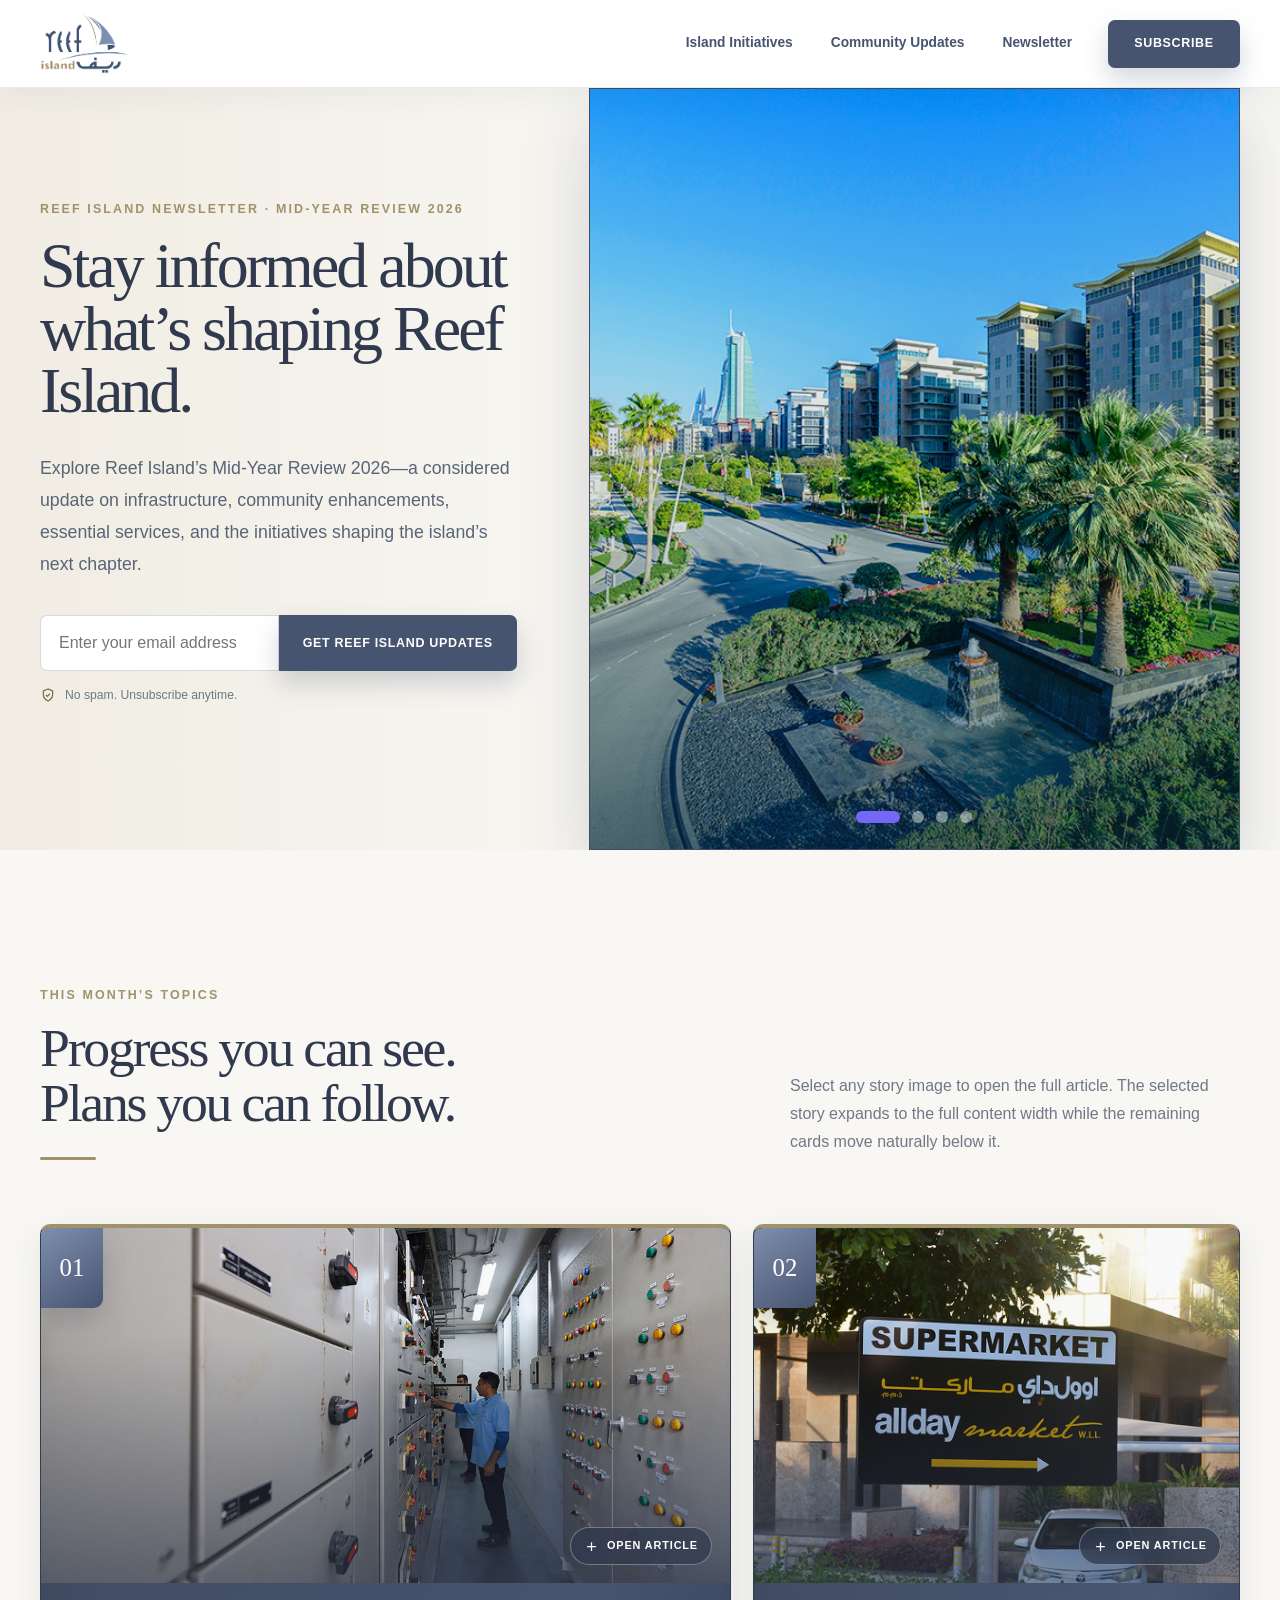
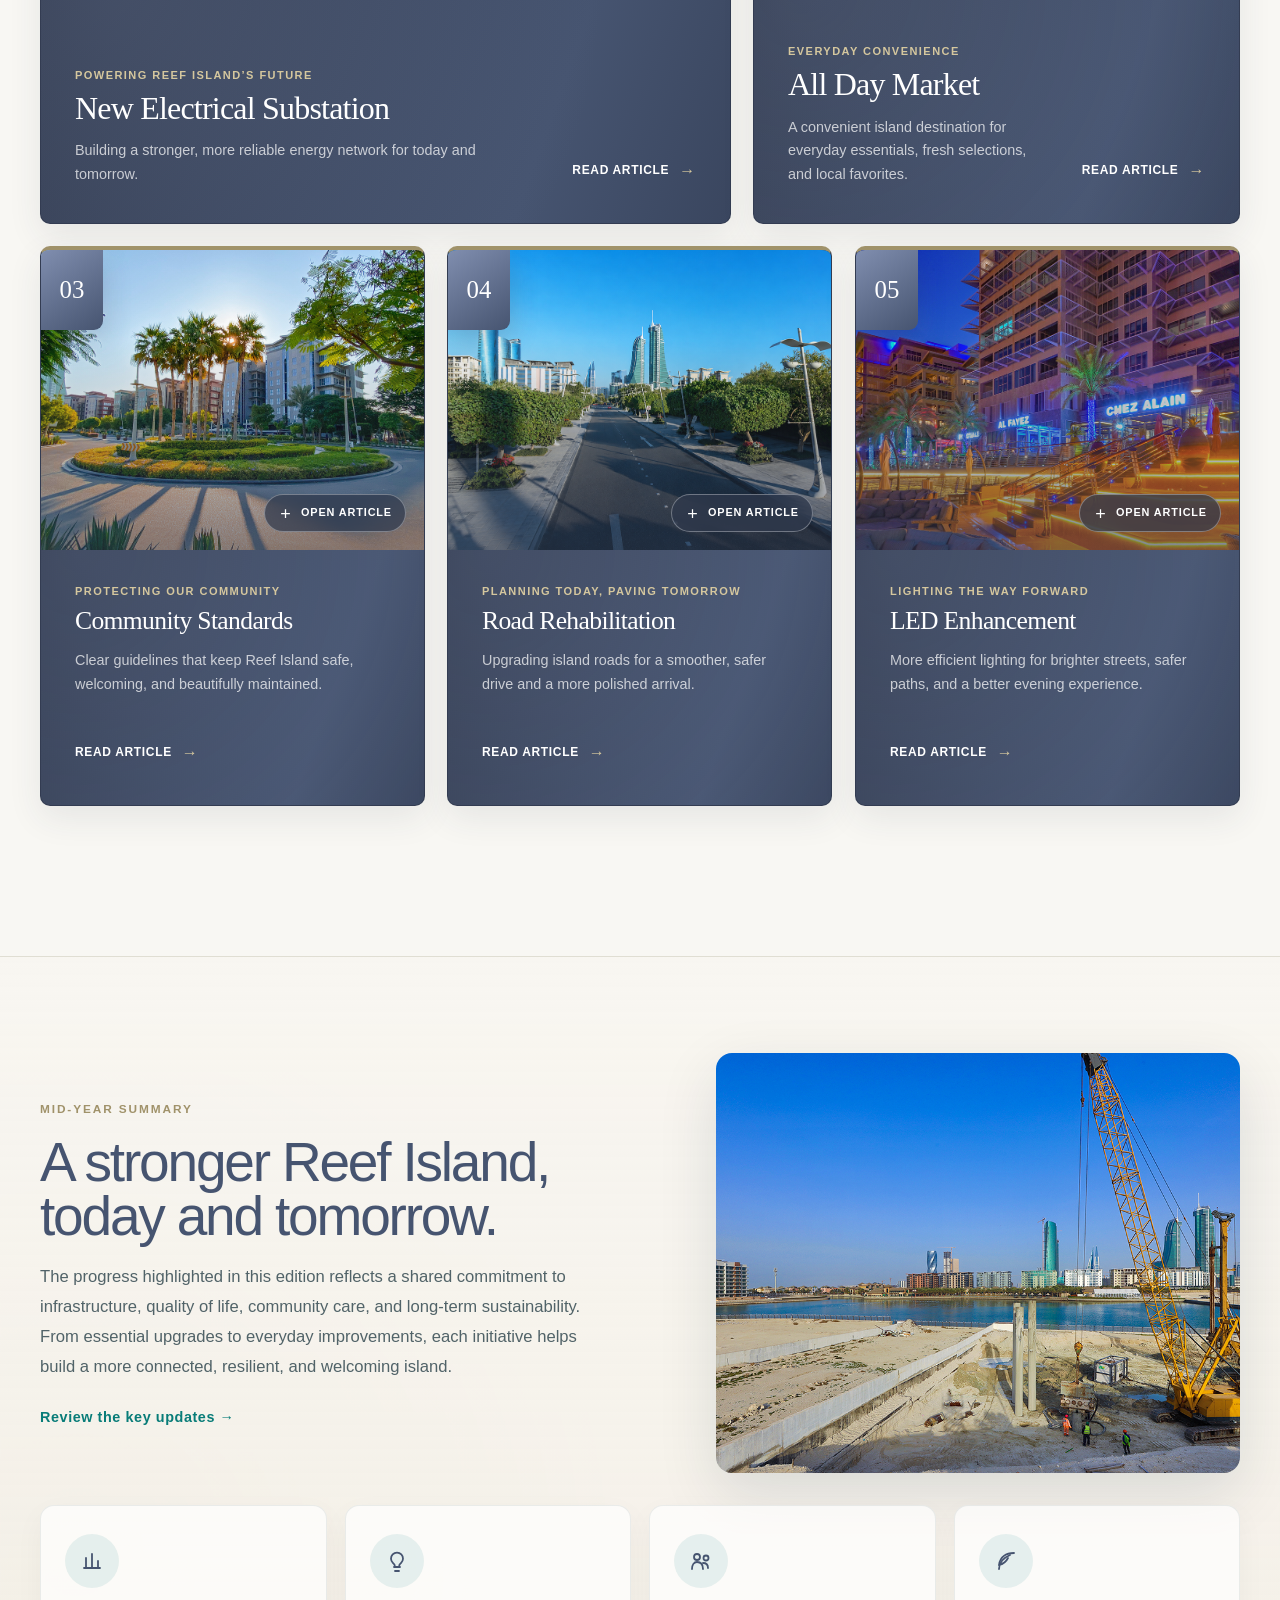
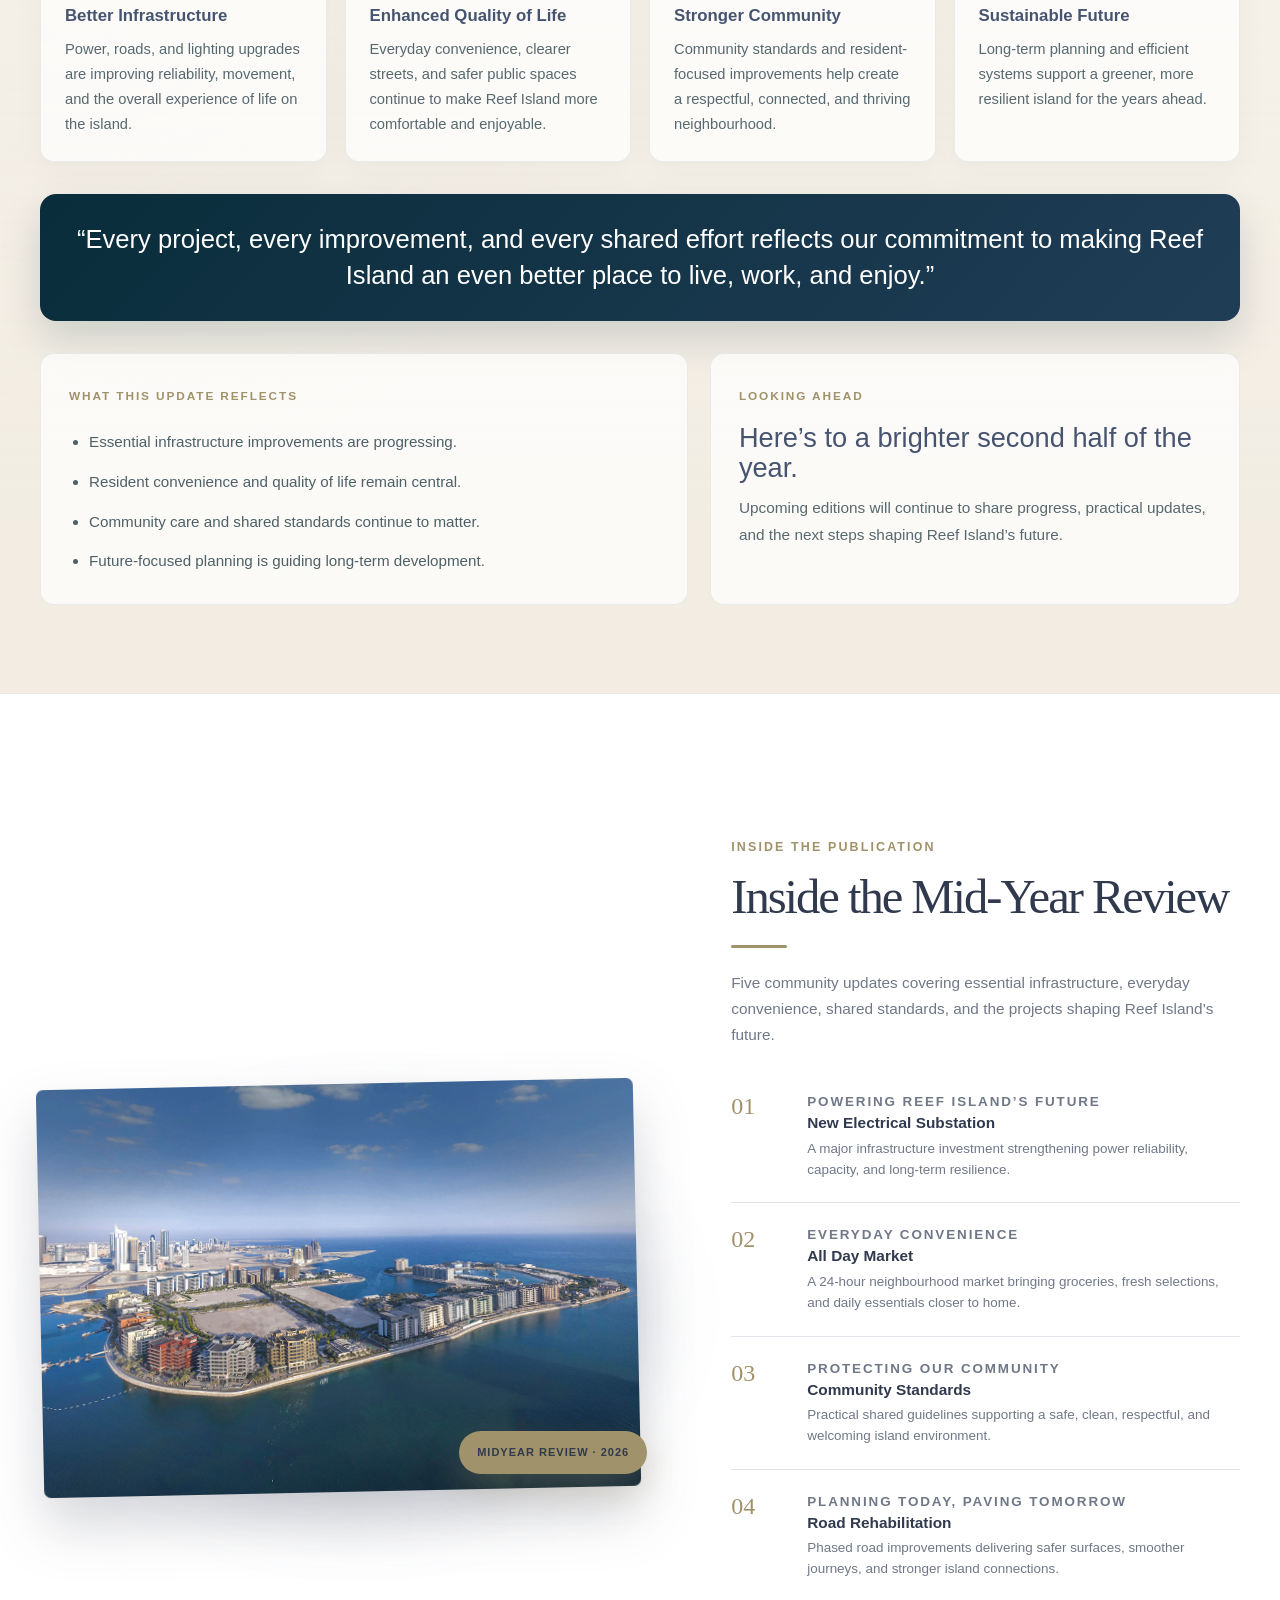
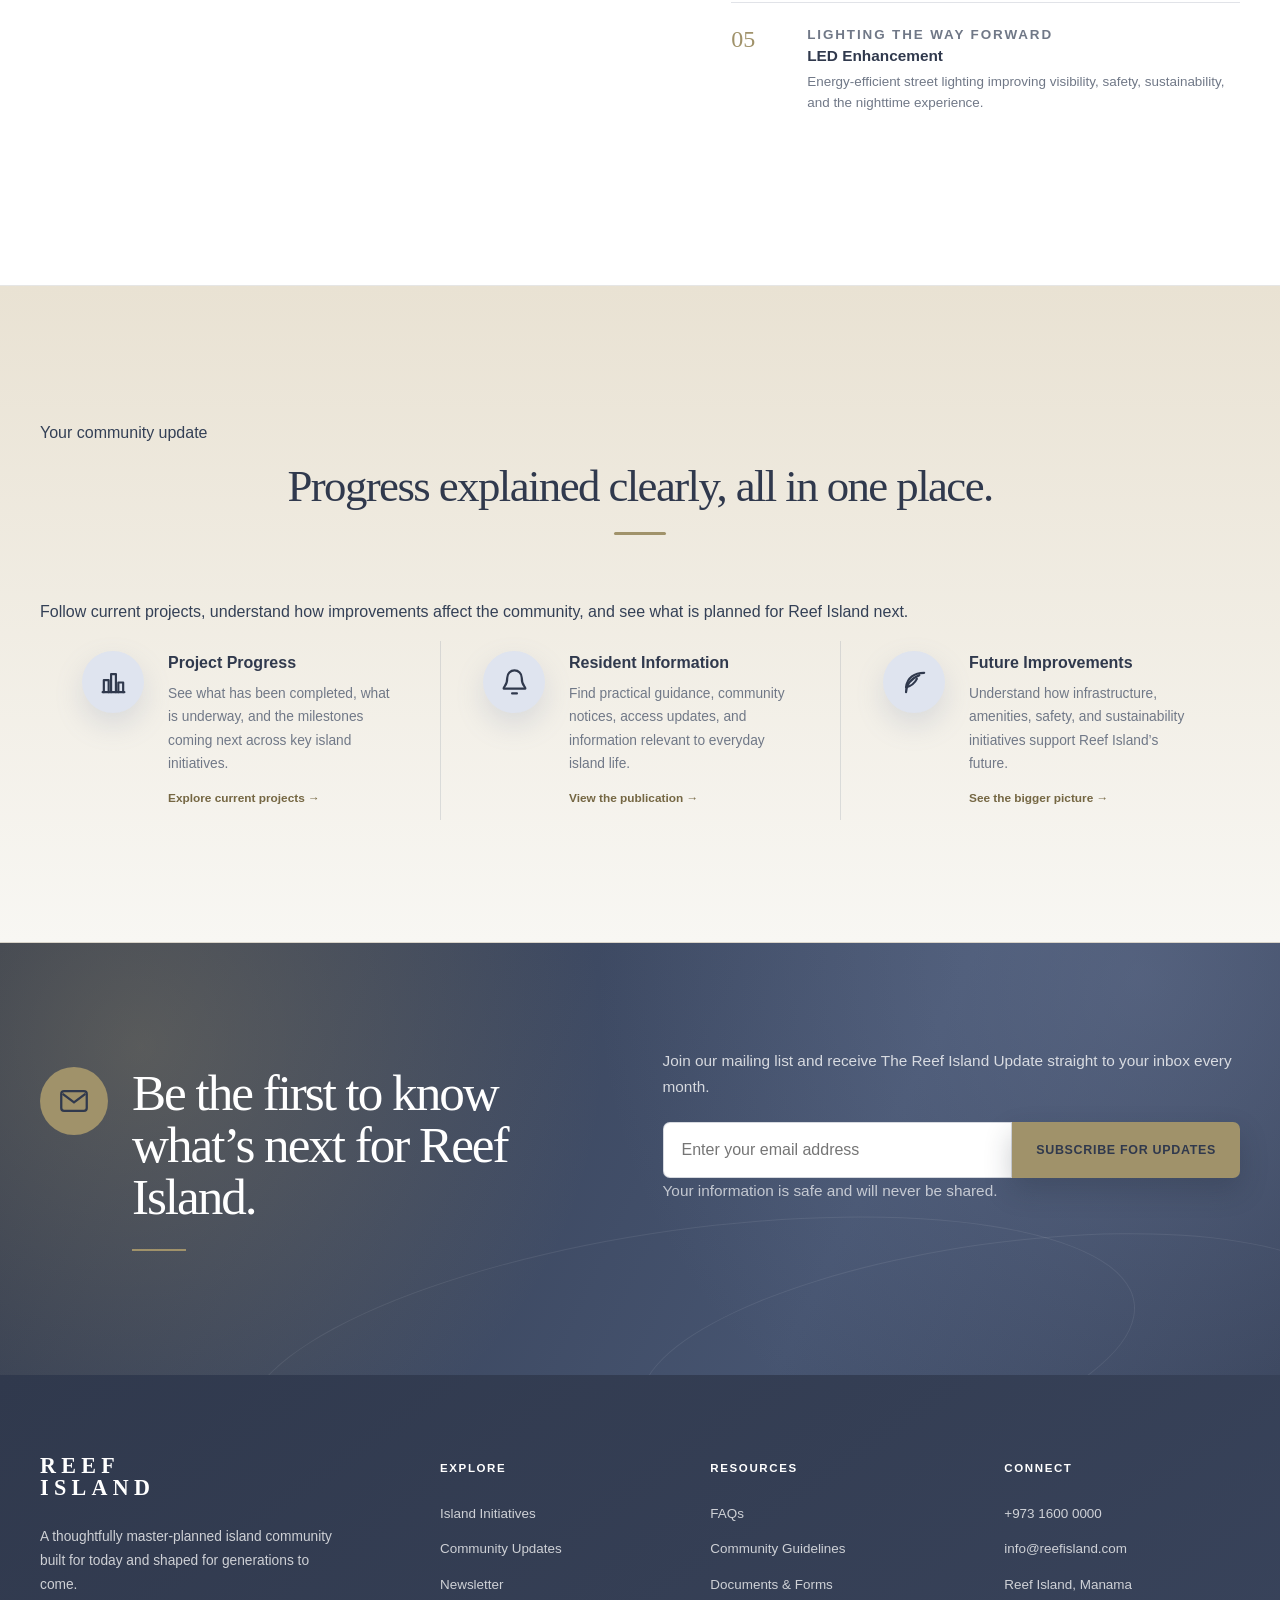
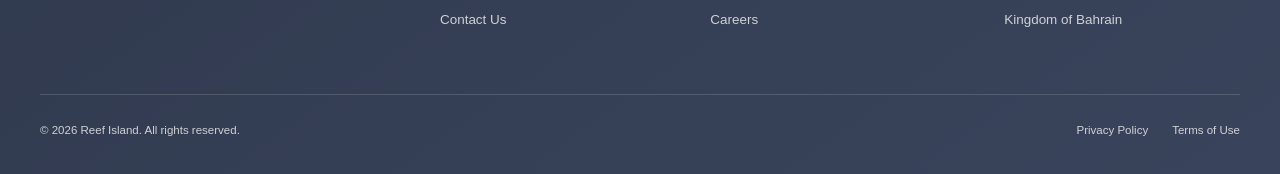
==== commit 25ca0cd8: "Update index.html" ====
--- a/index.html
+++ b/index.html
@@ -31,6 +31,7 @@
   </div>
 </div>
 
+  
   <header class="site-header">
     <div class="container nav-wrap">
       <a class="wordmark" href="#top" aria-label="Reef Island home"><img src="assets/reef-island-logo.png" alt="Reef Island"></a>
@@ -67,18 +68,18 @@
   <div class="hero-slider" id="heroSlider">
 
     <div class="hero-slide is-active">
-      <img src="../reef-island-update-site/assets/roundabout3.jpg" alt="Aerial view of Reef Island waterfront community.">
+      <img src="assets/roundabout3.jpg" alt="Aerial view of Reef Island waterfront community.">
     </div>
 
     <div class="hero-slide">
-      <img src="../reef-island-update-site/assets/garden.png" alt="Modern waterfront buildings and island shoreline.">
+      <img src="assets/garden.png" alt="Modern waterfront buildings and island shoreline.">
     </div>
 
     <div class="hero-slide">
-      <img src="../reef-island-update-site/assets/CWR.jpg" alt="Palm-lined community promenade and island residences.">
+      <img src="assets/CWR.jpg" alt="Palm-lined community promenade and island residences.">
     </div>
      <div class="hero-slide">
-      <img src="../reef-island-update-site/assets/tennis.png" alt="Palm-lined community promenade and island residences.">
+      <img src="assets/tennis.png" alt="Palm-lined community promenade and island residences.">
     </div>
 
    <!-- <div class="hero-overlay-card">
@@ -112,7 +113,7 @@
         <div class="story-grid">
           <article class="story-card card-1" data-story="01">
             <button class="story-media" type="button" data-toggle aria-expanded="false" aria-controls="story-detail-01" aria-label="Open article: New Electrical Substation">
-              <img src="../reef-island-update-site/assets/STP.JPG" alt="Electrical distribution infrastructure against a clear blue sky.">
+              <img src="assets/STP.JPG" alt="Electrical distribution infrastructure against a clear blue sky.">
                <span class="story-number">01</span>
               <span class="open-chip"><svg viewBox="0 0 24 24" fill="none" stroke="currentColor" stroke-width="2" aria-hidden="true"><path d="M12 5v14M5 12h14"/></svg><span>Open article</span></span>
             </button>
@@ -140,7 +141,7 @@
 
   <figure class="article-feature-image">
     <img
-      src="../reef-island-update-site/assets/stp2.JPG"
+      src="assets/stp2.JPG"
       alt="Electrical infrastructure installation in progress."
     >
     <figcaption>
@@ -169,7 +170,7 @@
   <div class="article-image-grid">
     <figure class="article-image-card">
       <img
-        src="../reef-island-update-site/assets/stp3.JPG"
+        src="assets/stp3.JPG"
         alt="Construction and site coordination works."
       >
       <figcaption>Site coordination and civil works</figcaption>
@@ -177,7 +178,7 @@
 
     <figure class="article-image-card">
       <img
-        src="../reef-island-update-site/assets/stp4.JPG"
+        src="assets/stp4.JPG"
         alt="Infrastructure works supporting future development."
       >
       <figcaption>Infrastructure supporting future island growth</figcaption>
@@ -274,7 +275,7 @@
 
           <article class="story-card card-2" data-story="02">
             <button class="story-media" type="button" data-toggle aria-expanded="false" aria-controls="story-detail-02" aria-label="Open article: All Day Market">
-              <img src="../reef-island-update-site/assets/market1.JPG"alt="Supermarket.">
+              <img src="assets/market1.JPG"alt="Supermarket.">
               <span class="story-number">02</span>
               <span class="open-chip"><svg viewBox="0 0 24 24" fill="none" stroke="currentColor" stroke-width="2" aria-hidden="true"><path d="M12 5v14M5 12h14"/></svg><span>Open article</span></span>
             </button>
@@ -307,7 +308,7 @@
 
   <figure class="article-feature-image">
     <img
-      src="../reef-island-update-site/assets/market2.JPG"
+      src="assets/market2.JPG"
       alt="Modern neighbourhood market with fresh produce displays."
     >
     <figcaption>
@@ -335,7 +336,7 @@
   <div class="article-image-grid">
     <figure class="article-image-card">
       <img
-        src="../reef-island-update-site/assets/market4.JPG"
+        src="assets/market4.JPG"
         alt="Fresh produce arranged inside a modern grocery market."
       >
       <figcaption>
@@ -345,7 +346,7 @@
 
     <figure class="article-image-card">
       <img
-        src="../reef-island-update-site/assets/market3.JPG"
+        src="assets/market3.JPG"
         alt="Bakery counter inside a neighbourhood market."
       >
       <figcaption>
@@ -486,7 +487,7 @@
 
   <figure class="aside-feature-image">
     <img
-      src="../reef-island-update-site/assets/market6.JPG"
+      src="assets/market6.JPG"
       alt="Interior of a modern grocery market."
     >
     <figcaption>
@@ -644,7 +645,7 @@
 
           <article class="story-card card-3" data-story="03">
             <button class="story-media" type="button" data-toggle aria-expanded="false" aria-controls="story-detail-03" aria-label="Open article: Community Standards">
-              <img src="../reef-island-update-site/assets/roundabout4.jpg" alt="3.">
+              <img src="assets/roundabout4.jpg" alt="3.">
               <span class="story-number">03</span>
               <span class="open-chip"><svg viewBox="0 0 24 24" fill="none" stroke="currentColor" stroke-width="2" aria-hidden="true"><path d="M12 5v14M5 12h14"/></svg><span>Open article</span></span>
             </button>
@@ -676,7 +677,7 @@
 
   <figure class="article-feature-image">
     <img
-      src="../reef-island-update-site/assets/community2.jpg"
+      src="assets/community2.jpg"
       alt="Landscaped pedestrian walkway within a residential community."
     >
     <figcaption>
@@ -702,7 +703,7 @@
   <div class="article-image-grid">
     <figure class="article-image-card">
       <img
-        src="../reef-island-update-site/assets/clean.JPG"
+        src="assets/clean.JPG"
         alt="Clean landscaped public space with palm trees."
       >
       <figcaption>
@@ -712,7 +713,7 @@
 
     <figure class="article-image-card">
       <img
-        src="../reef-island-update-site/assets/garden.png"
+        src="assets/garden.png"
         alt="Residents enjoying a landscaped community park."
       >
       <figcaption>
@@ -854,7 +855,7 @@
 
   <figure class="aside-feature-image">
     <img
-      src="../reef-island-update-site/assets/secure.jpg"
+      src="assets/secure.jpg"
       alt="Landscaped waterfront public space."
     >
     <figcaption>
@@ -1036,7 +1037,7 @@
 
           <article class="story-card card-4" data-story="04">
             <button class="story-media" type="button" data-toggle aria-expanded="false" aria-controls="story-detail-04" aria-label="Open article: Road Rehabilitation">
-              <img src="../reef-island-update-site/assets/asphalt0.png" alt="Road.">
+              <img src="assets/asphalt0.png" alt="Road.">
   <span class="story-number">04</span>
               <span class="open-chip"><svg viewBox="0 0 24 24" fill="none" stroke="currentColor" stroke-width="2" aria-hidden="true"><path d="M12 5v14M5 12h14"/></svg><span>Open article</span></span>
             </button>
@@ -1068,7 +1069,7 @@
 
   <figure class="article-feature-image">
     <img
-      src="../reef-island-update-site/assets/asphalt.png"
+      src="assets/asphalt.png"
       alt="Road resurfacing works taking place within a landscaped residential community."
     >
     <figcaption>
@@ -1093,7 +1094,7 @@
   <div class="article-image-grid">
     <figure class="article-image-card">
       <img
-        src="../reef-island-update-site/assets/asphalt5.png"
+        src="assets/asphalt5.png"
         alt="Road construction machinery carrying out asphalt works."
       >
       <figcaption>
@@ -1103,7 +1104,7 @@
 
     <figure class="article-image-card">
       <img
-        src="../reef-island-update-site/assets/asphalt0.png"
+        src="assets/asphalt0.png"
         alt="Newly resurfaced road lined with palm trees."
       >
       <figcaption>
@@ -1241,7 +1242,7 @@
 
   <figure class="aside-feature-image">
     <img
-      src="../reef-island-update-site/assets/asphalt2.png"
+      src="assets/asphalt2.png"
       alt="Newly rehabilitated road through a landscaped island community."
     >
     <figcaption>
@@ -1430,7 +1431,7 @@
 
           <article class="story-card card-5" data-story="05">
             <button class="story-media" type="button" data-toggle aria-expanded="false" aria-controls="story-detail-05" aria-label="Open article: LED Enhancement">
-              <img src="../reef-island-update-site/assets/LED.jpg" alt="Road.">
+              <img src="assets/LED.jpg" alt="Road.">
               <span class="story-number">05</span>
               <span class="open-chip"><svg viewBox="0 0 24 24" fill="none" stroke="currentColor" stroke-width="2" aria-hidden="true"><path d="M12 5v14M5 12h14"/></svg><span>Open article</span></span>
             </button>
@@ -1462,7 +1463,7 @@
 
   <figure class="article-feature-image">
     <img
-      src="../reef-island-update-site/assets/LED.jpg"
+      src="assets/LED.jpg"
       alt="Illuminated waterfront pathway and landscaped public space at dusk."
     >
     <figcaption>
@@ -1488,7 +1489,7 @@
   <div class="article-image-grid">
     <figure class="article-image-card">
       <img
-        src="../reef-island-update-site/assets/lighting.JPG"
+        src="assets/lighting.JPG"
         alt="Technician installing a modern street-lighting fixture."
       >
       <figcaption>
@@ -1498,7 +1499,7 @@
 
     <figure class="article-image-card">
       <img
-        src="../reef-island-update-site/assets/boulevard.jpg"
+        src="assets/boulevard.jpg"
         alt="Well-lit residential walkway at night."
       >
       <figcaption>
@@ -1635,7 +1636,7 @@
 
   <figure class="aside-feature-image">
     <img
-      src="../reef-island-update-site/assets/TRC.jpg"
+      src="assets/TRC.jpg"
       alt="Modern LED street lights illuminating a landscaped waterfront road."
     >
     <figcaption>
@@ -1838,7 +1839,7 @@
         </div>
 
         <figure class="summary-visual">
-          <img src="../reef-island-update-site/assets/construction.JPG" alt="Reef Island waterfront promenade at sunset.">
+          <img src="assets/construction.JPG" alt="Reef Island waterfront promenade at sunset.">
         </figure>
       </div>
 
@@ -1941,7 +1942,7 @@
     <section class="preview" id="newsletter-preview" aria-labelledby="preview-title">
       <div class="container preview-grid">
         <div class="publication">
-          <img src="../reef-island-update-site/assets/hero1.jpg" alt="Open editorial publication mockup for The Reef Island Update.">
+          <img src="assets/hero1.jpg" alt="Open editorial publication mockup for The Reef Island Update.">
           <span class="publication-badge">Midyear Review · 2026</span>
         </div>
         <div class="preview-copy">
